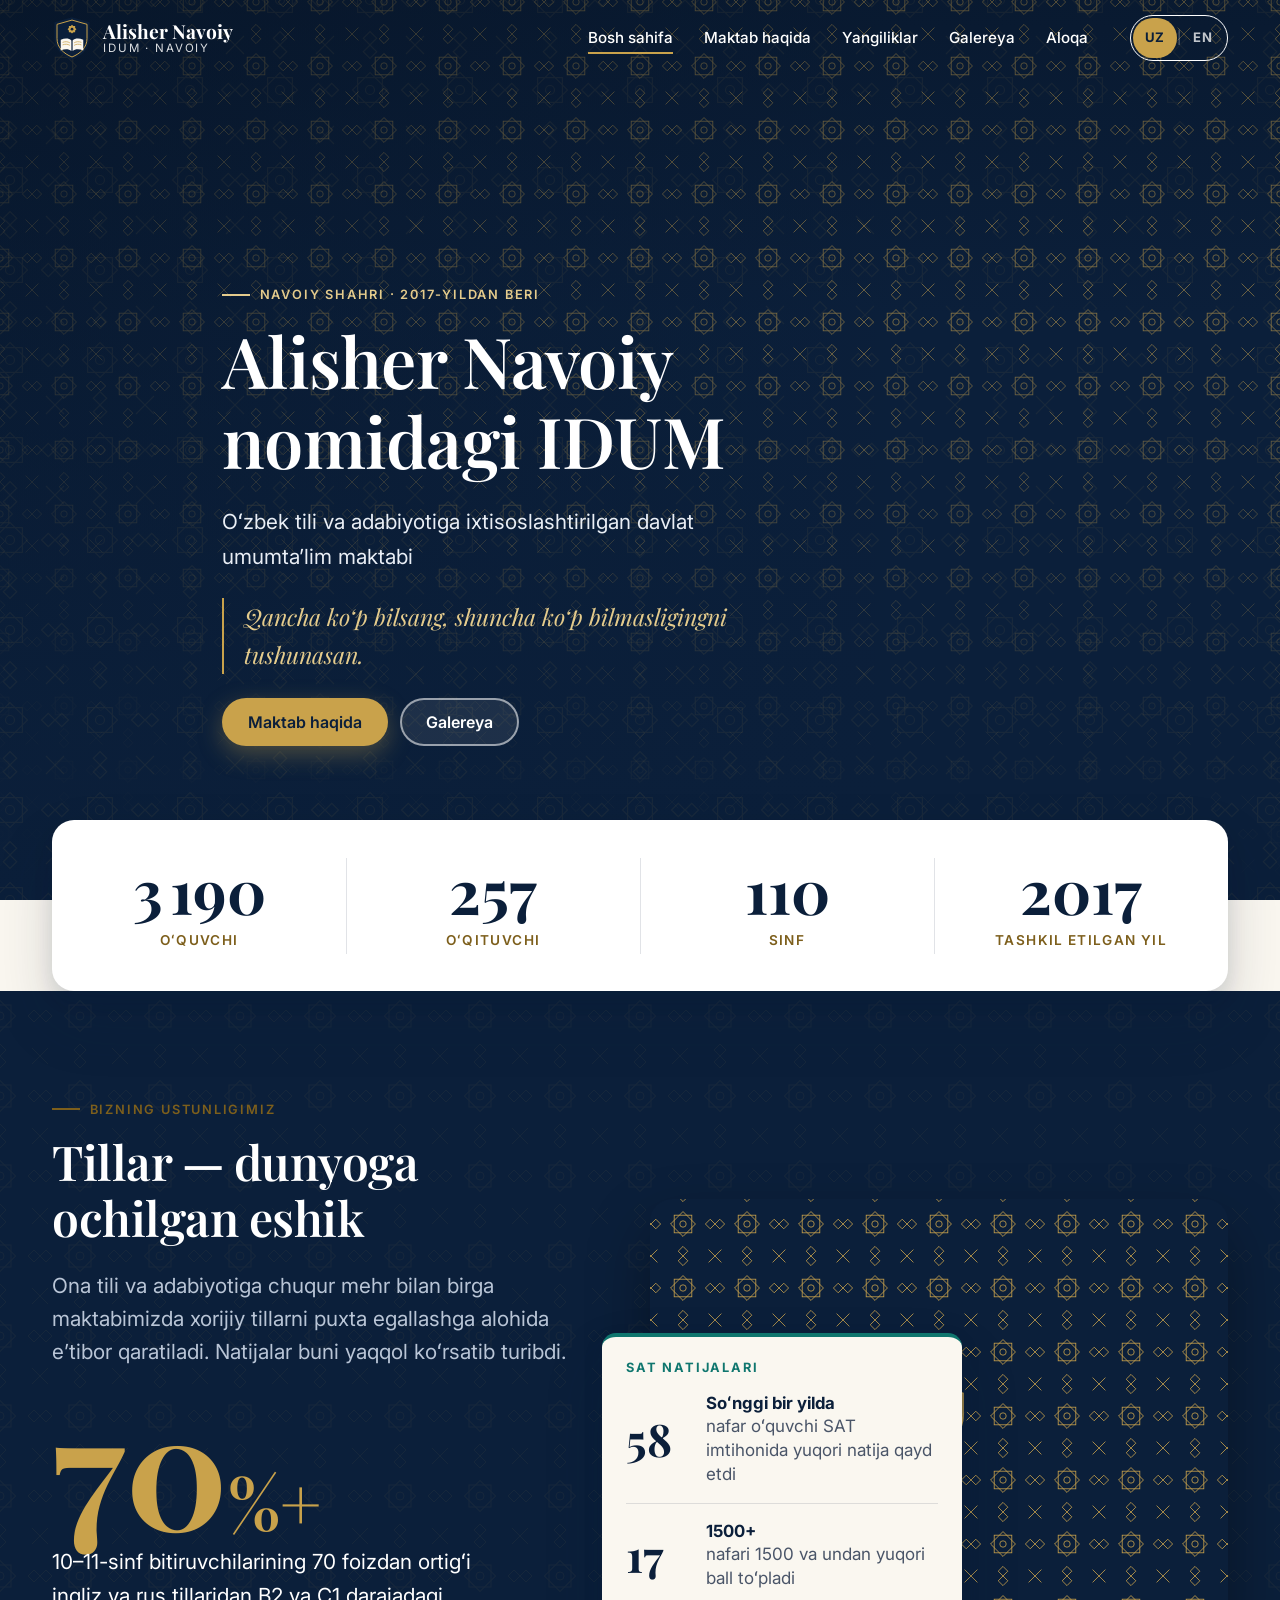
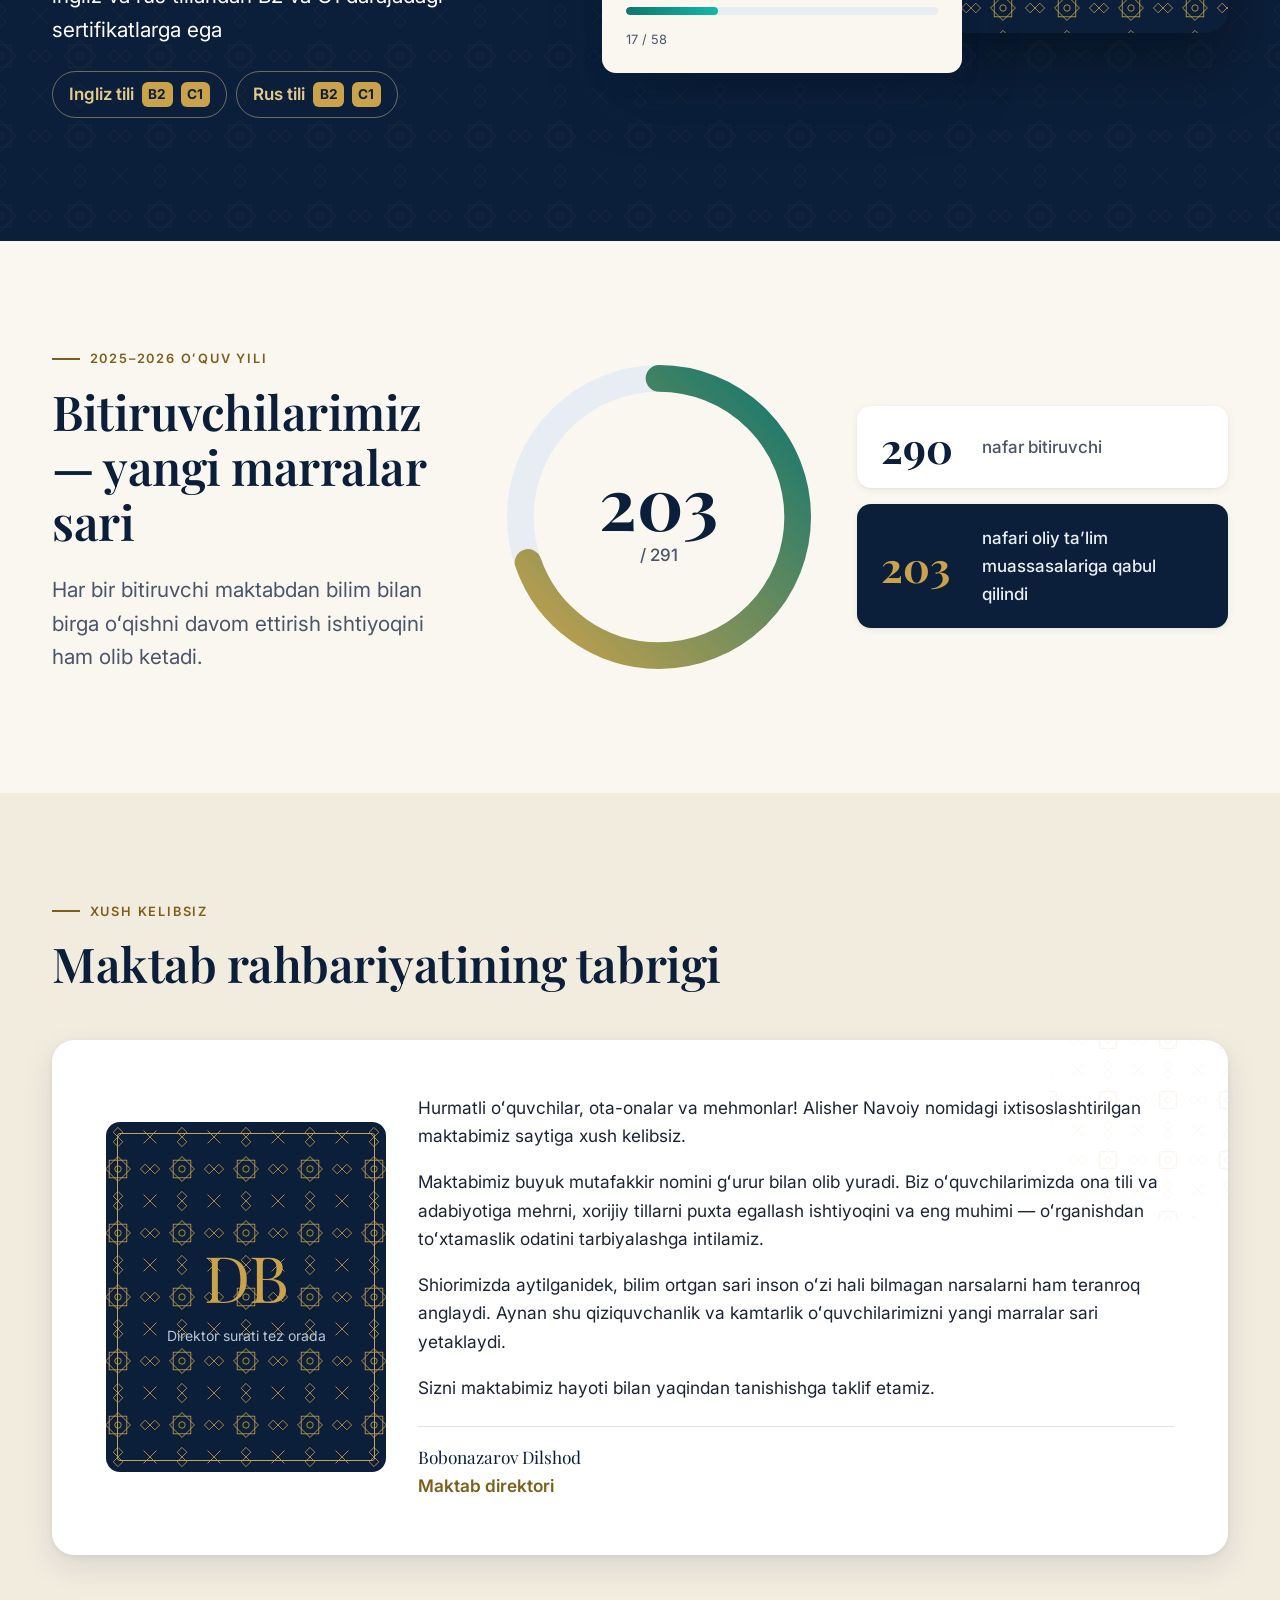
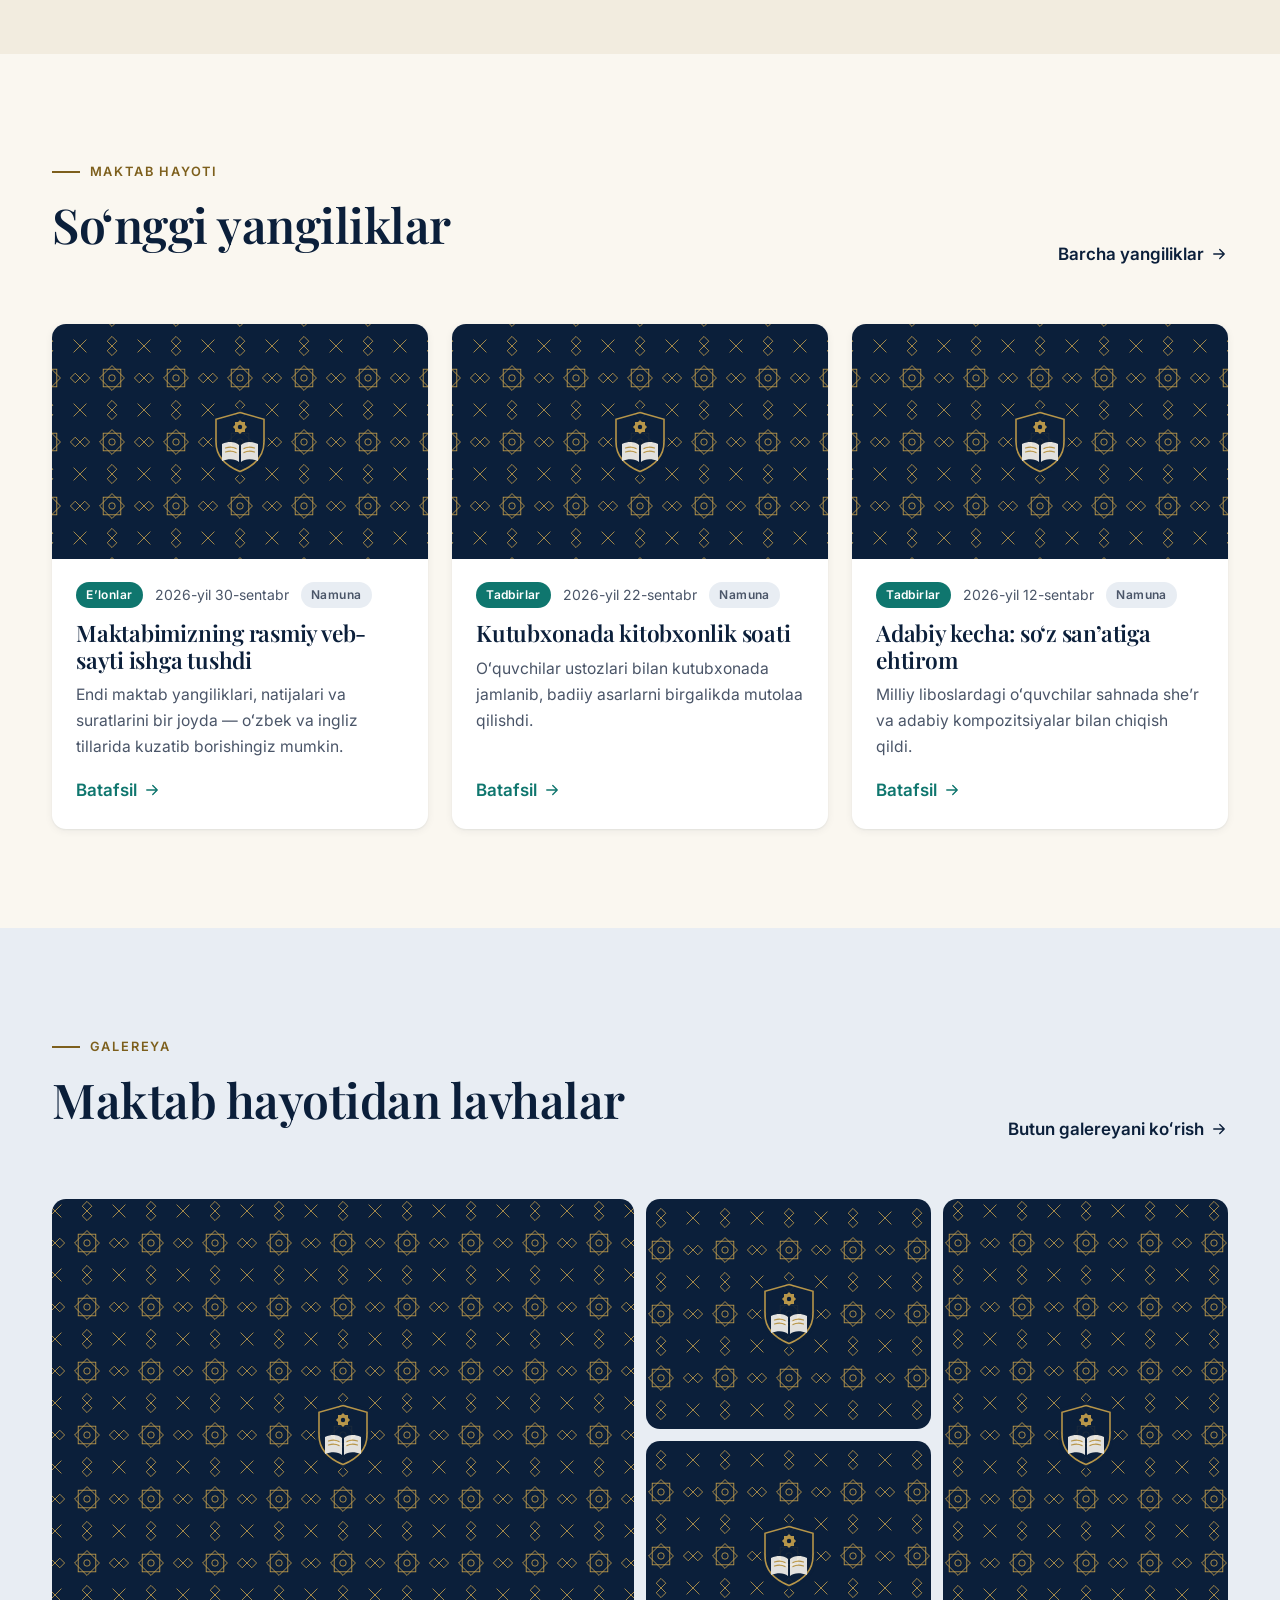
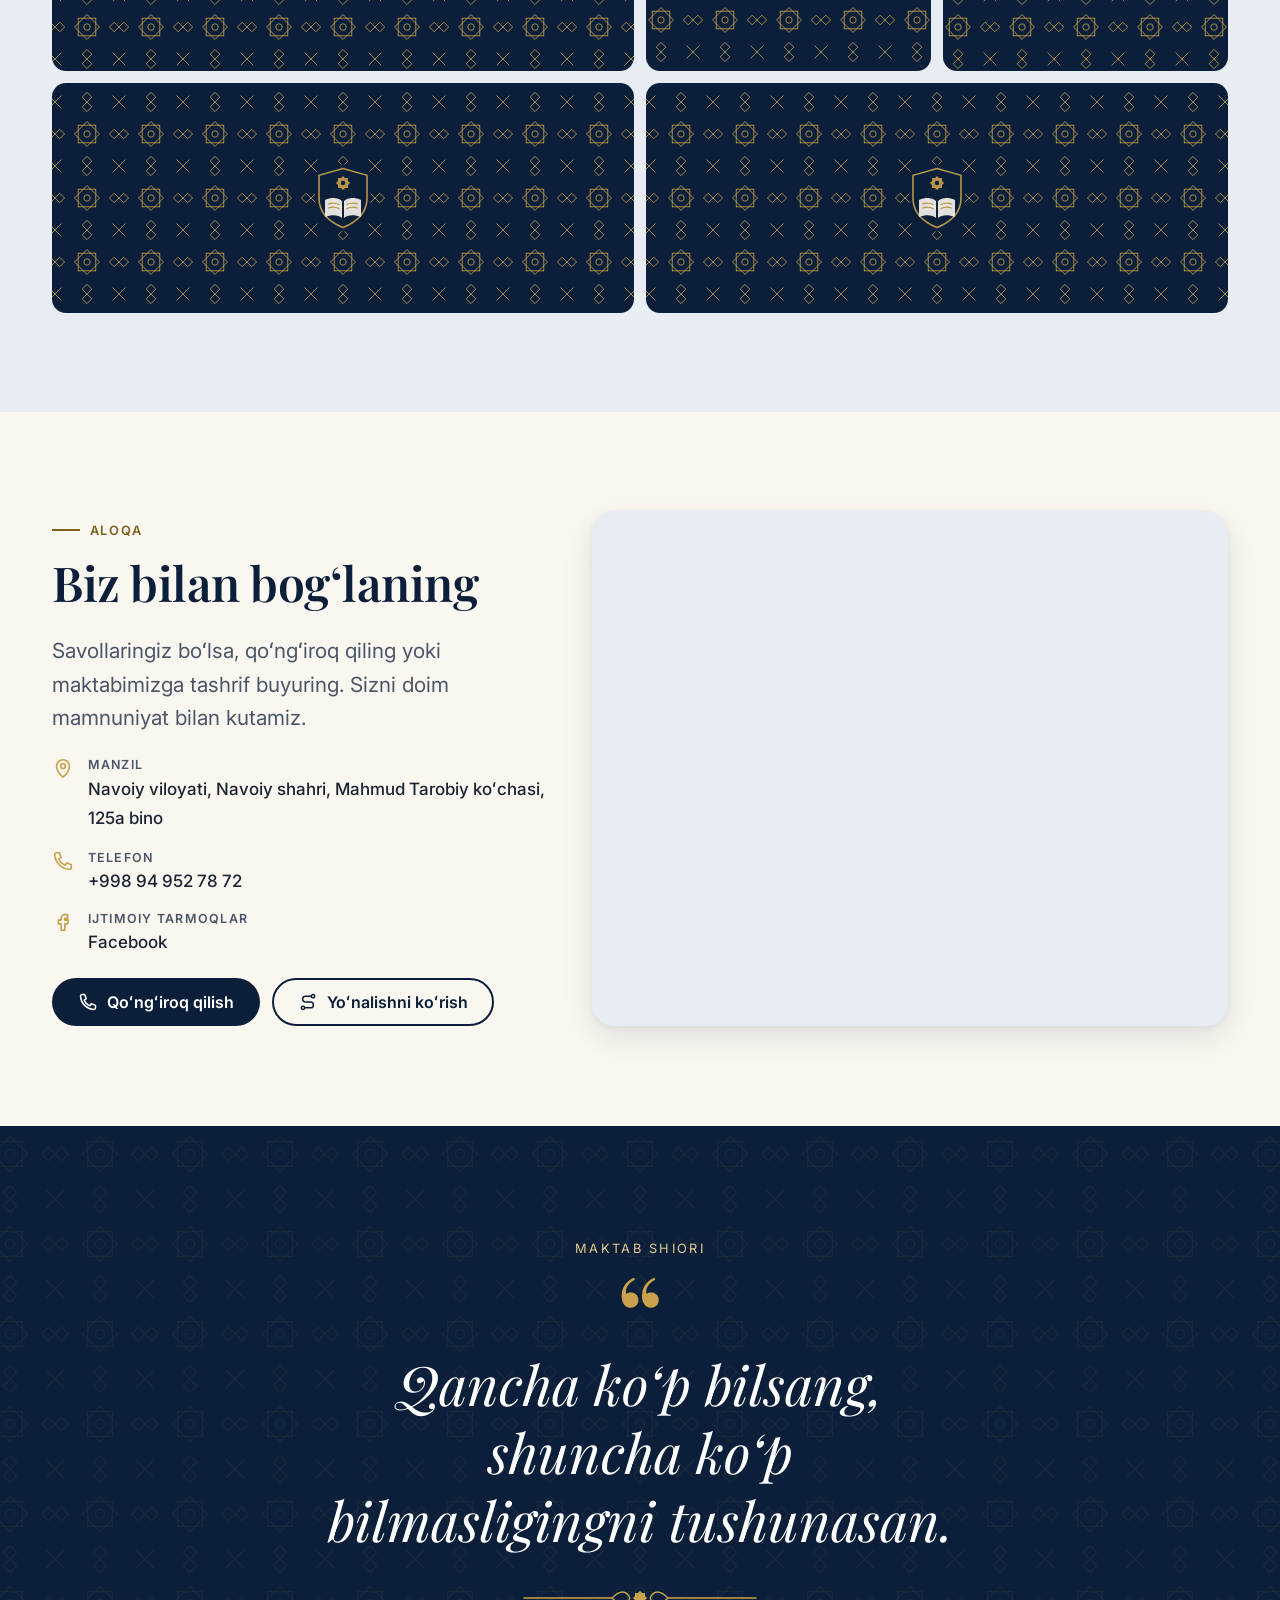
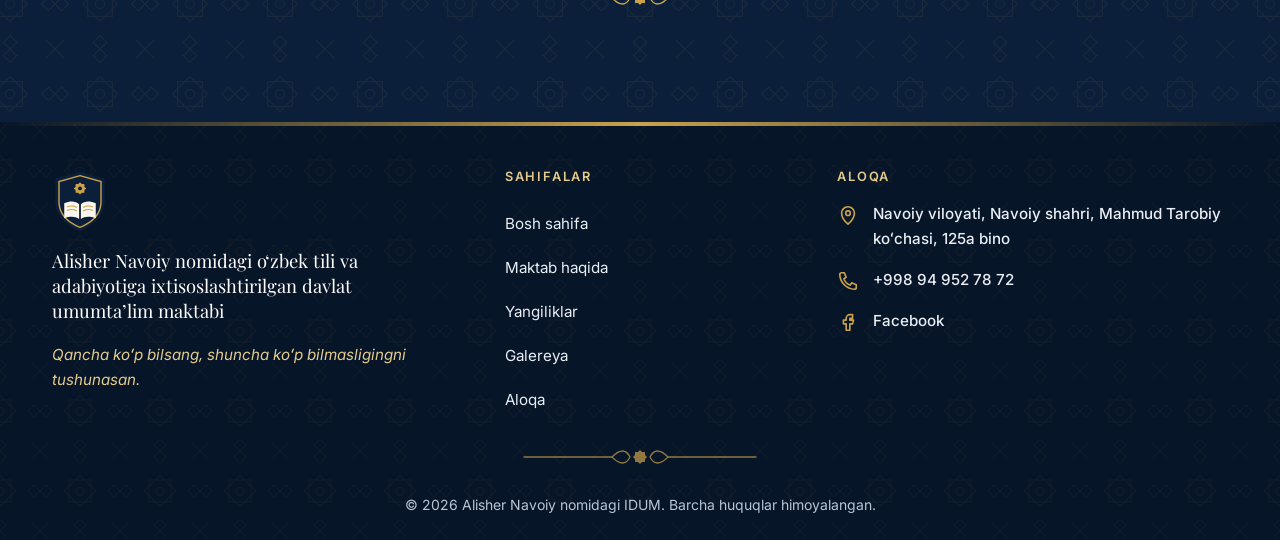
==== index.html @ a1bed4ff "Build bilingual static website for Alisher Navoiy IDUM Home, About, News (JSON-driven with filter, l" ====
<!doctype html>
<html lang="uz">
<head>
  <meta charset="utf-8">
  <meta name="viewport" content="width=device-width, initial-scale=1">
  <title>Alisher Navoiy nomidagi IDUM — Navoiy shahri</title>
  <meta name="description" content="Alisher Navoiy nomidagi oʻzbek tili va adabiyotiga ixtisoslashtirilgan davlat umumtaʼlim maktabi (IDUM), Navoiy shahri. 3190 oʻquvchi, 257 oʻqituvchi, 110 sinf.">
  <link rel="canonical" href="https://nysson.github.io/school-website-/">
  <meta name="theme-color" content="#0B1F3A">

  <meta property="og:type" content="website">
  <meta property="og:site_name" content="Alisher Navoiy nomidagi IDUM">
  <meta property="og:title" content="Alisher Navoiy nomidagi IDUM — Navoiy shahri">
  <meta property="og:description" content="Alisher Navoiy nomidagi oʻzbek tili va adabiyotiga ixtisoslashtirilgan davlat umumtaʼlim maktabi (IDUM), Navoiy shahri. 3190 oʻquvchi, 257 oʻqituvchi, 110 sinf.">
  <meta property="og:url" content="https://nysson.github.io/school-website-/">
  <meta property="og:image" content="https://nysson.github.io/school-website-/images/optimized/building-entrance.jpg">
  <meta property="og:image:alt" content="Alisher Navoiy nomidagi IDUMning bosh binosi">
  <meta property="og:locale" content="uz_UZ">
  <meta property="og:locale:alternate" content="en_US">
  <meta name="twitter:card" content="summary_large_image">
  <meta name="twitter:title" content="Alisher Navoiy nomidagi IDUM — Navoiy shahri">
  <meta name="twitter:description" content="Alisher Navoiy nomidagi oʻzbek tili va adabiyotiga ixtisoslashtirilgan davlat umumtaʼlim maktabi (IDUM), Navoiy shahri.">
  <meta name="twitter:image" content="https://nysson.github.io/school-website-/images/optimized/building-entrance.jpg">

  <link rel="icon" href="assets/favicon.svg" type="image/svg+xml">
  <link rel="preconnect" href="https://fonts.googleapis.com">
  <link rel="preconnect" href="https://fonts.gstatic.com" crossorigin>
  <link rel="stylesheet" href="https://fonts.googleapis.com/css2?family=Inter:wght@400;500;600;700&amp;family=Playfair+Display:ital,wght@0,600;0,700;1,500&amp;display=swap" media="print" onload="this.media='all'">
  <noscript><link rel="stylesheet" href="https://fonts.googleapis.com/css2?family=Inter:wght@400;500;600;700&amp;family=Playfair+Display:ital,wght@0,600;0,700;1,500&amp;display=swap"></noscript>
  <link rel="preload" as="image" href="images/optimized/building-entrance.webp" type="image/webp">
  <link rel="stylesheet" href="css/style.css">

  <!-- Apply the saved language before first paint (no flash of the wrong language). -->
  <script>(function(d){d.className+=' js';try{var l=localStorage.getItem('idum-lang');if(l&&/^[a-z]{2}$/.test(l))d.lang=l}catch(e){}})(document.documentElement);</script>
  <script src="js/config.js" defer></script>
  <script src="js/i18n.js" defer></script>
  <script src="js/main.js" defer></script>
  <script src="js/news.js" defer></script>
  <script src="js/gallery.js" defer></script>

  <script type="application/ld+json">
  {
    "@context": "https://schema.org",
    "@type": "School",
    "name": "Alisher Navoiy nomidagi oʻzbek tili va adabiyotiga ixtisoslashtirilgan davlat umumtaʼlim maktabi (IDUM)",
    "alternateName": ["Alisher Navoiy Specialized State School for Uzbek Language and Literature", "Alisher Navoiy nomidagi IDUM"],
    "url": "https://nysson.github.io/school-website-/",
    "logo": "https://nysson.github.io/school-website-/assets/logo.svg",
    "image": "https://nysson.github.io/school-website-/images/optimized/building-entrance.jpg",
    "foundingDate": "2017-09",
    "slogan": "Qancha koʻp bilsang, shuncha koʻp bilmasligingni tushunasan.",
    "telephone": "+998949527872",
    "address": {
      "@type": "PostalAddress",
      "streetAddress": "Mahmud Tarobiy koʻchasi, 125a bino",
      "addressLocality": "Navoiy",
      "addressRegion": "Navoiy viloyati",
      "addressCountry": "UZ"
    },
    "employee": { "@type": "Person", "name": "Bobonazarov Dilshod", "jobTitle": "Direktor" },
    "numberOfEmployees": { "@type": "QuantitativeValue", "value": 257, "description": "Teachers" },
    "description": "Specialized state school for Uzbek language and literature in Navoiy, Uzbekistan: 3190 students, 257 teachers, 110 classes.",
    "sameAs": ["https://www.facebook.com/share/1F7xfA4DqJ/"]
  }
  </script>
</head>
<body data-page="home">
  <a class="skip-link" href="#main" data-i18n="a11y.skip">Asosiy mazmunga oʻtish</a>
  <header id="site-header" class="site-header"></header>

  <main id="main" tabindex="-1">

    <!-- 1. HERO -->
    <section class="hero" aria-labelledby="hero-title">
      <div class="hero__media media">
        <picture>
          <source type="image/webp" srcset="images/optimized/building-entrance.webp">
          <img src="images/optimized/building-entrance.jpg" data-fallback="images/building-entrance.jpg"
               alt="Maktabning bosh binosi: bayroq, orkestr va safga tizilgan oʻquvchilar" data-i18n-attr="alt:img.building"
               width="1600" height="1067" fetchpriority="high" decoding="async">
        </picture>
      </div>
      <div class="container hero__content">
        <p class="eyebrow hero-in" data-i18n="hero.eyebrow">Navoiy shahri · 2017-yildan beri</p>
        <h1 class="hero__title hero-in" id="hero-title" data-i18n="hero.title">Alisher Navoiy nomidagi IDUM</h1>
        <p class="hero__subtitle hero-in" data-i18n="hero.subtitle">Oʻzbek tili va adabiyotiga ixtisoslashtirilgan davlat umumtaʼlim maktabi</p>
        <p class="hero__motto hero-in" data-i18n="motto.text">Qancha koʻp bilsang, shuncha koʻp bilmasligingni tushunasan.</p>
        <div class="btn-row hero-in">
          <a class="btn btn--gold" href="about.html" data-i18n="hero.btnAbout">Maktab haqida</a>
          <a class="btn btn--glass" href="gallery.html" data-i18n="hero.btnGallery">Galereya</a>
        </div>
      </div>
      <a class="hero__scroll" href="#stats" aria-label="Pastga aylantirish" data-i18n-attr="aria-label:hero.scroll">
        <svg class="icon" viewBox="0 0 24 24" aria-hidden="true"><path d="M5 12h14M13 6l6 6-6 6"/></svg>
      </a>
    </section>

    <!-- 2. STATS -->
    <section class="stats" id="stats" aria-label="Maktab raqamlarda" data-i18n-attr="aria-label:stats.label">
      <div class="container">
        <ul class="stats__grid">
          <li class="stat"><span class="stat__num" data-count="3190">3190</span><span class="stat__label" data-i18n="stats.students">oʻquvchi</span></li>
          <li class="stat"><span class="stat__num" data-count="257">257</span><span class="stat__label" data-i18n="stats.teachers">oʻqituvchi</span></li>
          <li class="stat"><span class="stat__num" data-count="110">110</span><span class="stat__label" data-i18n="stats.classes">sinf</span></li>
          <li class="stat"><span class="stat__num" data-count="2017" data-count-from="1990" data-plain>2017</span><span class="stat__label" data-i18n="stats.founded">tashkil etilgan yil</span></li>
        </ul>
      </div>
    </section>

    <!-- 3. LANGUAGE FOCUS -->
    <section class="section langfocus" aria-labelledby="lang-title">
      <div class="container langfocus__grid">
        <div class="reveal">
          <p class="eyebrow" data-i18n="lang.eyebrow">Bizning ustunligimiz</p>
          <h2 class="langfocus__title" id="lang-title" data-i18n="lang.title">Tillar — dunyoga ochilgan eshik</h2>
          <p class="lead" data-i18n="lang.lead">Ona tili va adabiyotiga chuqur mehr bilan birga maktabimizda xorijiy tillarni puxta egallashga alohida eʼtibor qaratiladi.</p>
          <p class="langfocus__big" aria-hidden="true">70<small>%+</small></p>
          <p class="langfocus__cert" data-i18n="lang.certLabel">10–11-sinf bitiruvchilarining 70 foizdan ortigʻi ingliz va rus tillaridan B2 va C1 darajadagi sertifikatlarga ega</p>
          <div class="langfocus__levels">
            <span class="level"><span data-i18n="lang.english">Ingliz tili</span> <b>B2</b> <b>C1</b></span>
            <span class="level"><span data-i18n="lang.russian">Rus tili</span> <b>B2</b> <b>C1</b></span>
          </div>
        </div>
        <div class="langfocus__visual reveal reveal--delay-1">
          <figure class="langfocus__photo media">
            <picture>
              <source type="image/webp" srcset="images/optimized/english-lesson.webp">
              <img src="images/optimized/english-lesson.jpg" data-fallback="images/english-lesson.jpg"
                   alt="Ingliz tili darsi: interaktiv doska va partalardagi bayroqchalar" data-i18n-attr="alt:img.english"
                   width="1600" height="1067" loading="lazy" decoding="async">
            </picture>
            <figcaption data-i18n="lang.photo">Ingliz tili darsi</figcaption>
          </figure>
          <div class="sat">
            <h3 class="sat__title" data-i18n="lang.satTitle">SAT natijalari</h3>
            <div class="sat__row">
              <span class="sat__num" data-count="58">58</span>
              <p><strong data-i18n="lang.satYear">Soʻnggi bir yilda</strong><span data-i18n="lang.sat58">nafar oʻquvchi SAT imtihonida yuqori natija qayd etdi</span></p>
            </div>
            <div class="sat__row">
              <span class="sat__num" data-count="17">17</span>
              <p><strong>1500+</strong><span data-i18n="lang.sat17">nafari 1500 va undan yuqori ball toʻpladi</span></p>
              <div class="sat__bar" data-value="17" data-total="58" aria-hidden="true"><span></span></div>
              <p class="sat__bar-label" aria-hidden="true">17 / 58</p>
            </div>
          </div>
        </div>
      </div>
    </section>

    <!-- 4. 2025–2026 RESULTS -->
    <section class="section results" aria-labelledby="results-title">
      <div class="container results__grid">
        <div class="reveal">
          <p class="eyebrow" data-i18n="results.eyebrow">2025–2026 oʻquv yili</p>
          <h2 class="section-title" id="results-title" data-i18n="results.title">Bitiruvchilarimiz — yangi marralar sari</h2>
          <p class="lead" data-i18n="results.lead">Har bir bitiruvchi maktabdan bilim bilan birga oʻqishni davom ettirish ishtiyoqini ham olib ketadi.</p>
        </div>
        <div class="ring" data-value="203" data-total="291" role="img" aria-label="291 nafar bitiruvchidan 203 nafari oliy taʼlim muassasalariga qabul qilindi" data-i18n-attr="aria-label:results.ring">
          <svg viewBox="0 0 120 120" aria-hidden="true">
            <defs>
              <linearGradient id="ringGrad" x1="0" y1="0" x2="1" y2="1">
                <stop offset="0" stop-color="#C9A24B"/>
                <stop offset="1" stop-color="#0F766E"/>
              </linearGradient>
            </defs>
            <circle class="ring__track" cx="60" cy="60" r="52" pathLength="100"/>
            <circle class="ring__value" cx="60" cy="60" r="52" pathLength="100"/>
          </svg>
          <div class="ring__center" aria-hidden="true">
            <span class="ring__num" data-count="203">203</span>
            <span class="ring__of">/ 291</span>
          </div>
        </div>
        <div class="results__facts reveal reveal--delay-1">
          <div class="fact"><span class="fact__num" data-count="291">291</span><p data-i18n="results.graduates">nafar bitiruvchi</p></div>
          <div class="fact fact--accent"><span class="fact__num" data-count="203">203</span><p data-i18n="results.admitted">nafari oliy taʼlim muassasalariga qabul qilindi</p></div>
        </div>
      </div>
    </section>

    <!-- 5. DIRECTOR'S WELCOME -->
    <!-- DRAFT: to be approved by the director -->
    <section class="section section--cream-dark" aria-labelledby="director-title">
      <div class="container">
        <div class="section-head">
          <p class="eyebrow" data-i18n="director.eyebrow">Xush kelibsiz</p>
          <h2 class="section-title" id="director-title" data-i18n="director.title">Maktab rahbariyatining tabrigi</h2>
        </div>
        <div class="director__card reveal">
          <!-- TODO: replace this placeholder with the director's photo:
               <figure class="portrait media"><img src="images/director.jpg" alt="…" width="600" height="750"></figure> -->
          <div class="portrait" role="img" aria-label="Direktor surati tez orada" data-i18n-attr="aria-label:director.photo">
            <span aria-hidden="true"><span class="portrait__mono">DB</span><span class="portrait__note" data-i18n="director.photo">Direktor surati tez orada</span></span>
          </div>
          <div class="director__text">
            <div data-lang="uz">
              <p>Hurmatli oʻquvchilar, ota-onalar va mehmonlar! Alisher Navoiy nomidagi ixtisoslashtirilgan maktabimiz saytiga xush kelibsiz.</p>
              <p>Maktabimiz buyuk mutafakkir nomini gʻurur bilan olib yuradi. Biz oʻquvchilarimizda ona tili va adabiyotiga mehrni, xorijiy tillarni puxta egallash ishtiyoqini va eng muhimi — oʻrganishdan toʻxtamaslik odatini tarbiyalashga intilamiz.</p>
              <p>Shiorimizda aytilganidek, bilim ortgan sari inson oʻzi hali bilmagan narsalarni ham teranroq anglaydi. Aynan shu qiziquvchanlik va kamtarlik oʻquvchilarimizni yangi marralar sari yetaklaydi.</p>
              <p>Sizni maktabimiz hayoti bilan yaqindan tanishishga taklif etamiz.</p>
            </div>
            <div data-lang="en">
              <p>Dear students, parents and guests — welcome to the website of the Alisher Navoiy Specialized School.</p>
              <p>Our school proudly bears the name of a great poet and thinker. We aim to nurture in our students a love for their native language and literature, a drive to master foreign languages and, above all, the habit of never stopping learning.</p>
              <p>As our motto reminds us, the more we learn, the more clearly we see how much remains to be discovered. It is this blend of curiosity and humility that carries our students towards new achievements.</p>
              <p>We warmly invite you to get to know our school.</p>
            </div>
            <div class="director__sign">
              <p class="director__name" data-i18n="director.name">Bobonazarov Dilshod</p>
              <p class="director__role" data-i18n="director.role">Maktab direktori</p>
            </div>
          </div>
        </div>
      </div>
    </section>

    <!-- 6. LATEST NEWS -->
    <section class="section" aria-labelledby="news-title">
      <div class="container">
        <div class="section-head section-head--split">
          <div>
            <p class="eyebrow" data-i18n="news.eyebrow">Maktab hayoti</p>
            <h2 class="section-title" id="news-title" data-i18n="news.latest">Soʻnggi yangiliklar</h2>
          </div>
          <a class="text-link" href="news.html"><span data-i18n="news.all">Barcha yangiliklar</span>
            <svg class="icon" viewBox="0 0 24 24" aria-hidden="true"><path d="M5 12h14M13 6l6 6-6 6"/></svg></a>
        </div>
        <div class="news-grid" id="latest-news"></div>
      </div>
    </section>

    <!-- 7. GALLERY PREVIEW -->
    <section class="section section--mist" aria-labelledby="gallery-title">
      <div class="container">
        <div class="section-head section-head--split">
          <div>
            <p class="eyebrow" data-i18n="gallery.eyebrow">Galereya</p>
            <h2 class="section-title" id="gallery-title" data-i18n="gallery.previewTitle">Maktab hayotidan lavhalar</h2>
          </div>
          <a class="text-link" href="gallery.html"><span data-i18n="gallery.viewAll">Butun galereyani koʻrish</span>
            <svg class="icon" viewBox="0 0 24 24" aria-hidden="true"><path d="M5 12h14M13 6l6 6-6 6"/></svg></a>
        </div>
        <div class="mosaic" id="gallery-preview"></div>
      </div>
    </section>

    <!-- 8. CONTACT + MAP (rendered from js/config.js) -->
    <section class="section" id="contact" aria-labelledby="contact-title">
      <div class="container contact__grid" id="contact-block">
        <noscript>
          <h2 id="contact-title">Aloqa / Contact</h2>
          <p>Navoiy viloyati, Navoiy shahri, Mahmud Tarobiy koʻchasi, 125a bino</p>
          <p><a href="tel:+998949527872">+998 94 952 78 72</a></p>
        </noscript>
      </div>
    </section>

    <!-- MOTTO BANNER -->
    <section class="motto" aria-labelledby="motto-label">
      <div class="container">
        <p class="motto__label" id="motto-label" data-i18n="motto.label">Maktab shiori</p>
        <p class="motto__text reveal" data-i18n="motto.text">Qancha koʻp bilsang, shuncha koʻp bilmasligingni tushunasan.</p>
        <div class="divider" aria-hidden="true"></div>
      </div>
    </section>
  </main>

  <footer id="site-footer" class="site-footer"></footer>
</body>
</html>
---- css/style.css ----
/* =====================================================================
   Alisher Navoiy nomidagi IDUM — stylesheet
   1. Tokens  2. Base & language blocks  3. Layout & utilities
   4. Components  5. Header & footer  6. Home  7. About  8. News
   9. Gallery & lightbox  10. Motion & preferences
   Naming: BEM-like (.block__element--modifier). Mobile-first.
   ===================================================================== */

/* 1. TOKENS ----------------------------------------------------------- */
:root {
  --navy-950: #071528;
  --navy-900: #0B1F3A;
  --navy-800: #12294A;
  --navy-700: #1C3A63;
  --gold-300: #E4CB8C;
  --gold-500: #C9A24B;   /* decorative / on navy only */
  --gold-700: #7D5F1C;   /* gold-toned text on light backgrounds (AA) */
  --cream: #FAF7F0;
  --cream-200: #F2ECDF;
  --mist: #E8EDF3;
  --white: #FFFFFF;
  --teal: #0F766E;       /* the single vivid accent */
  --teal-100: #D5EFEC;
  --ink: #1B2433;
  --muted: #4A5568;
  --on-navy: #E9EEF5;
  --on-navy-muted: #B9C5D6;
  --line: rgba(11, 31, 58, .12);

  --font-serif: 'Playfair Display', 'Cormorant Garamond', Georgia, 'Times New Roman', serif;
  --font-sans: 'Inter', 'Nunito Sans', system-ui, -apple-system, 'Segoe UI', Roboto, Arial, sans-serif;

  --fs-sm: .875rem;
  --fs-base: 1.0625rem;
  --fs-lead: clamp(1.1rem, 1rem + .4vw, 1.3rem);
  --fs-h3: clamp(1.2rem, 1.1rem + .4vw, 1.45rem);
  --fs-h2: clamp(1.9rem, 1.4rem + 2vw, 3rem);
  --fs-h1: clamp(2.3rem, 1.5rem + 3.6vw, 4.6rem);

  --space-1: .5rem;
  --space-2: 1rem;
  --space-3: 1.5rem;
  --space-4: 2rem;
  --space-5: 3rem;
  --space-6: clamp(4rem, 3rem + 4vw, 7rem);

  --radius: 14px;
  --radius-lg: 22px;
  --shadow-sm: 0 1px 2px rgba(11, 31, 58, .06), 0 2px 8px rgba(11, 31, 58, .06);
  --shadow: 0 2px 6px rgba(11, 31, 58, .06), 0 12px 32px rgba(11, 31, 58, .10);
  --shadow-lg: 0 8px 20px rgba(11, 31, 58, .10), 0 30px 60px rgba(11, 31, 58, .16);
  --ease: cubic-bezier(.2, .7, .2, 1);
  --header-h: 76px;
  --pattern: url('../assets/ornament-pattern.svg');
}

/* 2. BASE -------------------------------------------------------------- */
*, *::before, *::after { box-sizing: border-box; }
html { -webkit-text-size-adjust: 100%; scroll-behavior: smooth; scroll-padding-top: calc(var(--header-h) + 1rem); }
body {
  margin: 0;
  background: var(--cream);
  color: var(--ink);
  font-family: var(--font-sans);
  font-size: var(--fs-base);
  line-height: 1.65;
  text-rendering: optimizeLegibility;
  -webkit-font-smoothing: antialiased;
  overflow-x: hidden;
}
body.no-scroll { overflow: hidden; }
img, svg, iframe { display: block; max-width: 100%; }
img { height: auto; }
h1, h2, h3, h4 { font-family: var(--font-serif); font-weight: 600; line-height: 1.15; color: var(--navy-900); margin: 0 0 .5em; letter-spacing: -.01em; }
p { margin: 0 0 1em; }
a { color: var(--teal); text-underline-offset: .18em; }
a:hover { color: var(--navy-900); }
button { font: inherit; color: inherit; cursor: pointer; }
ul, ol.timeline { padding: 0; margin: 0; list-style: none; }
figure { margin: 0; }
:focus-visible { outline: 3px solid var(--teal); outline-offset: 3px; border-radius: 4px; }
::selection { background: var(--gold-300); color: var(--navy-900); }
[hidden] { display: none !important; } /* the one intentional !important: `hidden` must always win */

/* Language blocks: long prose lives in HTML as <x data-lang="uz">…</x><x data-lang="en">…</x>.
   Add a line for each new language (e.g. ru). */
html[lang="uz"] [data-lang]:not([data-lang="uz"]),
html[lang="en"] [data-lang]:not([data-lang="en"]) { display: none; }

/* 3. LAYOUT & UTILITIES ------------------------------------------------ */
.container { width: 100%; max-width: 1240px; margin-inline: auto; padding-inline: 1.25rem; }
.container--narrow { max-width: 820px; }
@media (min-width: 768px) { .container { padding-inline: 2rem; } }

.section { padding-block: var(--space-6); position: relative; }
.section--mist { background: var(--mist); }
.section--cream-dark { background: var(--cream-200); }
.section--navy { background: var(--navy-900); color: var(--on-navy); }
.section--navy h2, .section--navy h3 { color: var(--white); }

.section-head { max-width: 720px; margin-bottom: var(--space-5); }
.section-head--center { margin-inline: auto; text-align: center; }
.section-head--split { max-width: none; display: flex; flex-wrap: wrap; align-items: end; justify-content: space-between; gap: var(--space-2) var(--space-4); }
.section-head--split > div { max-width: 640px; }
.section-title { font-size: var(--fs-h2); }
.eyebrow {
  display: inline-flex; align-items: center; gap: .6rem;
  font-size: .8rem; font-weight: 600; letter-spacing: .14em; text-transform: uppercase;
  color: var(--gold-700); margin-bottom: .9rem;
}
.eyebrow::before { content: ''; width: 28px; height: 2px; background: currentColor; }
.section--navy .eyebrow, .hero .eyebrow, .page-hero .eyebrow { color: var(--gold-300); }
.lead { font-size: var(--fs-lead); color: var(--muted); line-height: 1.6; }
.section--navy .lead, .langfocus .lead { color: var(--on-navy-muted); }

.visually-hidden {
  position: absolute; width: 1px; height: 1px; padding: 0; margin: -1px;
  overflow: hidden; clip: rect(0 0 0 0); white-space: nowrap; border: 0;
}
.skip-link {
  position: fixed; top: .75rem; left: .75rem; z-index: 200;
  padding: .75rem 1.1rem; border-radius: 10px; background: var(--navy-900); color: var(--white);
  font-weight: 600; transform: translateY(-160%); transition: transform .2s var(--ease);
}
.skip-link:focus { transform: none; color: var(--white); }

/* ornamental divider */
.divider { height: 24px; background: url('../assets/divider.svg') center / 240px 24px no-repeat; margin-block: var(--space-4); }
.divider--light { opacity: .7; margin-block: var(--space-3); }
.divider--left { background-position: left center; }

/* 4. COMPONENTS -------------------------------------------------------- */
.btn {
  display: inline-flex; align-items: center; justify-content: center; gap: .55rem;
  min-height: 48px; padding: .75rem 1.5rem; border-radius: 999px;
  font-weight: 600; font-size: 1rem; line-height: 1.2; text-decoration: none;
  border: 2px solid transparent; transition: background-color .25s, color .25s, border-color .25s, transform .25s var(--ease), box-shadow .25s;
}
.btn .icon { width: 20px; height: 20px; }
.btn:hover { transform: translateY(-2px); }
.btn--gold { background: var(--gold-500); color: var(--navy-900); box-shadow: 0 8px 24px rgba(201, 162, 75, .35); }
.btn--gold:hover { background: var(--gold-300); color: var(--navy-900); }
.btn--glass { background: rgba(255, 255, 255, .08); color: var(--white); border-color: rgba(255, 255, 255, .55); backdrop-filter: blur(6px); }
.btn--glass:hover { background: var(--white); color: var(--navy-900); }
.btn--primary { background: var(--navy-900); color: var(--white); }
.btn--primary:hover { background: var(--teal); color: var(--white); }
.btn--outline { border-color: var(--navy-900); color: var(--navy-900); background: transparent; }
.btn--outline:hover { background: var(--navy-900); color: var(--white); }
.btn--ghost { background: var(--mist); color: var(--navy-900); }
.btn--ghost:hover { background: var(--teal-100); color: var(--navy-900); }
.btn-row { display: flex; flex-wrap: wrap; gap: .75rem; margin-top: var(--space-3); }

.icon { width: 22px; height: 22px; flex: none; fill: none; stroke: currentColor; stroke-width: 1.8; stroke-linecap: round; stroke-linejoin: round; }

.text-link { display: inline-flex; align-items: center; gap: .4rem; font-weight: 600; color: var(--navy-900); text-decoration: none; min-height: 44px; }
.text-link .icon { width: 18px; transition: transform .25s var(--ease); }
.text-link:hover { color: var(--teal); }
.text-link:hover .icon { transform: translateX(4px); }

.badge {
  display: inline-block; padding: .2rem .65rem; border-radius: 999px;
  background: var(--teal); color: var(--white); font-size: .75rem; font-weight: 600; letter-spacing: .03em;
}
.badge--muted { background: var(--mist); color: var(--muted); }

.chips { display: flex; flex-wrap: wrap; gap: .6rem; margin-bottom: var(--space-4); }
.chip {
  min-height: 44px; padding: .55rem 1.15rem; border-radius: 999px;
  border: 1.5px solid var(--line); background: var(--white); color: var(--navy-900);
  font-weight: 500; transition: background-color .2s, color .2s, border-color .2s;
}
.chip:hover { border-color: var(--teal); color: var(--teal); }
.chip[aria-pressed="true"] { background: var(--navy-900); border-color: var(--navy-900); color: var(--white); }

/* media frame + ornamental placeholder when a photo is not uploaded yet */
.media { position: relative; overflow: hidden; background: var(--navy-800); }
.media img { width: 100%; height: 100%; object-fit: cover; }
.media--missing { background: var(--navy-900) var(--pattern) center / 64px; }
.media--missing::after {
  content: ''; position: absolute; inset: 0; margin: auto; width: 64px; height: 72px;
  background: url('../assets/logo.svg') center / contain no-repeat; opacity: .9;
}
.media--missing img { visibility: hidden; }

.state-box {
  grid-column: 1 / -1; padding: var(--space-5) var(--space-3); border-radius: var(--radius);
  background: var(--white); border: 1.5px dashed var(--line); text-align: center; color: var(--muted);
}
.state-box p { margin: 0; }
.state-box .state-box__hint { margin-top: .5rem; font-size: var(--fs-sm); }
.state-box--error { border-color: #B45309; color: #7C2D12; background: #FFF7ED; }
.state-box--loading p::before {
  content: ''; display: inline-block; width: 1em; height: 1em; margin-right: .6em; vertical-align: -.15em;
  border: 2px solid var(--line); border-top-color: var(--teal); border-radius: 50%; animation: spin .8s linear infinite;
}
@keyframes spin { to { transform: rotate(360deg); } }

/* 5. HEADER & FOOTER --------------------------------------------------- */
.site-header {
  position: fixed; inset: 0 0 auto; z-index: 100; height: var(--header-h);
  color: var(--white);
  transition: height .3s var(--ease), background-color .3s, box-shadow .3s, color .3s;
}
.site-header__inner { height: 100%; display: flex; align-items: center; gap: 1rem; }
.site-header.is-scrolled {
  --header-h: 62px;
  background: rgba(250, 247, 240, .9); color: var(--navy-900);
  -webkit-backdrop-filter: saturate(160%) blur(14px); backdrop-filter: saturate(160%) blur(14px);
  box-shadow: 0 1px 0 var(--line), 0 6px 24px rgba(11, 31, 58, .06);
}
.brand { display: flex; align-items: center; gap: .7rem; color: inherit; text-decoration: none; min-height: 44px; margin-right: auto; }
.brand:hover { color: inherit; }
.brand__logo { width: 40px; height: 45px; transition: transform .3s var(--ease); }
.is-scrolled .brand__logo { transform: scale(.88); }
.brand__text { display: flex; flex-direction: column; line-height: 1.1; }
.brand__name { font-family: var(--font-serif); font-size: 1.2rem; font-weight: 700; }
.brand__sub { font-size: .72rem; letter-spacing: .16em; text-transform: uppercase; opacity: .85; }

.site-header__tools { display: flex; align-items: center; gap: .5rem; }
.lang-switch { display: flex; align-items: center; border: 1.5px solid currentColor; border-radius: 999px; padding: 2px; }
.lang-switch__sep { opacity: .35; font-size: .8rem; }
.lang-switch__btn {
  min-width: 44px; min-height: 40px; padding: 0 .6rem; border: 0; border-radius: 999px;
  background: transparent; font-size: .82rem; font-weight: 700; letter-spacing: .06em; opacity: .75;
}
.lang-switch__btn[aria-pressed="true"] { background: var(--gold-500); color: var(--navy-900); opacity: 1; }

.menu-toggle {
  width: 48px; height: 48px; border: 0; border-radius: 12px; background: transparent;
  display: inline-flex; flex-direction: column; align-items: center; justify-content: center; gap: 5px;
}
.menu-toggle__bar { width: 24px; height: 2px; background: currentColor; border-radius: 2px; transition: transform .3s var(--ease), opacity .2s; }
.is-menu-open .menu-toggle__bar:nth-child(1) { transform: translateY(7px) rotate(45deg); }
.is-menu-open .menu-toggle__bar:nth-child(2) { opacity: 0; }
.is-menu-open .menu-toggle__bar:nth-child(3) { transform: translateY(-7px) rotate(-45deg); }

/* mobile navigation panel */
.nav {
  position: fixed; inset: var(--header-h) 0 0; z-index: -1;
  background: var(--navy-900) var(--pattern) center / 80px; background-blend-mode: soft-light;
  padding: var(--space-4) 1.25rem; overflow-y: auto;
  opacity: 0; visibility: hidden; transform: translateY(-12px);
  transition: opacity .3s var(--ease), transform .3s var(--ease), visibility 0s .3s;
}
.site-header.is-menu-open { background: var(--navy-900); color: var(--white); -webkit-backdrop-filter: none; backdrop-filter: none; }
.is-menu-open .nav { opacity: 1; visibility: visible; transform: none; transition-delay: 0s; }
.nav__link {
  display: flex; align-items: center; min-height: 56px; border-bottom: 1px solid rgba(255, 255, 255, .1);
  color: var(--white); text-decoration: none; font-family: var(--font-serif); font-size: 1.6rem;
}
.nav__link[aria-current="page"] { color: var(--gold-300); }
.nav__link:hover { color: var(--gold-300); }

@media (min-width: 960px) {
  .menu-toggle { display: none; }
  .nav { position: static; z-index: auto; opacity: 1; visibility: visible; transform: none; background: none; padding: 0; overflow: visible; }
  .nav__list { display: flex; gap: .25rem; }
  .nav__link {
    position: relative; min-height: 44px; padding: 0 .85rem; border: 0;
    color: inherit; font-family: var(--font-sans); font-size: .95rem; font-weight: 500;
  }
  .nav__link::after {
    content: ''; position: absolute; left: .85rem; right: .85rem; bottom: 6px; height: 2px;
    background: var(--gold-500); transform: scaleX(0); transform-origin: left; transition: transform .3s var(--ease);
  }
  .nav__link:hover, .nav__link[aria-current="page"] { color: inherit; }
  .nav__link:hover::after, .nav__link[aria-current="page"]::after { transform: scaleX(1); }
  .site-header__tools { margin-left: .75rem; }
}

.site-footer {
  position: relative; background: var(--navy-950); color: var(--on-navy-muted); padding-top: var(--space-5);
  font-size: .95rem; overflow: hidden;
}
.site-footer::before { content: ''; position: absolute; inset: 0; background: var(--pattern) center / 80px; opacity: .06; pointer-events: none; }
.site-footer__ornament { position: absolute; inset: 0 0 auto; height: 4px; background: linear-gradient(90deg, transparent, var(--gold-500), transparent); }
.site-footer__grid { position: relative; display: grid; gap: var(--space-4); }
.site-footer__name { font-family: var(--font-serif); color: var(--white); font-size: 1.15rem; line-height: 1.35; margin-top: 1rem; max-width: 34ch; }
.site-footer__motto { font-style: italic; color: var(--gold-300); max-width: 36ch; }
.site-footer__title { font-family: var(--font-sans); font-size: .8rem; font-weight: 600; letter-spacing: .14em; text-transform: uppercase; color: var(--gold-300); margin-bottom: 1rem; }
.site-footer__links a { display: inline-flex; align-items: center; min-height: 44px; color: var(--on-navy); text-decoration: none; }
.site-footer__links a:hover { color: var(--gold-300); }
.site-footer .contact-list__value { color: var(--on-navy); }
.site-footer .contact-list a:hover { color: var(--gold-300); }
.site-footer__bottom { position: relative; padding-bottom: var(--space-3); font-size: var(--fs-sm); text-align: center; }
.site-footer__bottom p { margin: 0; }
@media (min-width: 768px) { .site-footer__grid { grid-template-columns: 1.4fr 1fr 1.3fr; } }

.contact-list { display: grid; gap: 1rem; }
.contact-list__item { display: flex; gap: .85rem; align-items: flex-start; }
.contact-list__item .icon { margin-top: .15rem; color: var(--gold-500); }
.contact-list__item > span { display: flex; flex-direction: column; }
.contact-list__label { font-size: .78rem; font-weight: 600; letter-spacing: .1em; text-transform: uppercase; color: var(--muted); }
.contact-list__value { color: var(--ink); text-decoration: none; font-weight: 500; }
a.contact-list__value { display: inline-flex; align-items: center; min-height: 44px; margin-block: -.6rem; }
a.contact-list__value:hover { color: var(--teal); }

/* 6. HOME -------------------------------------------------------------- */
.hero {
  position: relative; min-height: 640px; min-height: max(640px, 100svh); display: flex; align-items: flex-end;
  color: var(--white); background: var(--navy-900); overflow: hidden; isolation: isolate;
}
.hero__media { position: absolute; inset: 0; z-index: -2; }
.hero__media img { object-position: center 35%; animation: heroZoom 18s var(--ease) both; }
.hero__media.media--missing::after { display: none; }
.hero::before {
  content: ''; position: absolute; inset: 0; z-index: -1;
  background:
    linear-gradient(180deg, rgba(7, 21, 40, .55) 0%, rgba(11, 31, 58, .35) 35%, rgba(11, 31, 58, .88) 78%, var(--navy-900) 100%),
    linear-gradient(90deg, rgba(7, 21, 40, .7) 0%, rgba(7, 21, 40, 0) 70%);
}
.hero::after { content: ''; position: absolute; inset: 0; z-index: -1; background: var(--pattern) center / 90px; opacity: .07; }
.hero__content { padding-top: calc(var(--header-h) + var(--space-5)); padding-bottom: clamp(7rem, 12vw, 10rem); max-width: 900px; }
.hero__title { font-size: var(--fs-h1); color: var(--white); margin-bottom: .35em; text-wrap: balance; }
.hero__title em { font-style: italic; color: var(--gold-300); }
.hero__subtitle { font-size: var(--fs-lead); color: var(--on-navy); max-width: 44ch; }
.hero__motto {
  position: relative; margin: var(--space-3) 0 0; padding-left: 1.25rem; max-width: 42ch;
  font-family: var(--font-serif); font-style: italic; font-size: clamp(1.1rem, 1rem + .6vw, 1.45rem); color: var(--gold-300);
  border-left: 2px solid var(--gold-500);
}
.hero__scroll {
  position: absolute; left: 50%; bottom: 1.5rem; transform: translateX(-50%);
  width: 44px; height: 44px; display: grid; place-items: center; color: var(--white); opacity: .8;
}
.hero__scroll .icon { transform: rotate(90deg); animation: nudge 2s ease-in-out infinite; }
@media (max-width: 767px) { .hero__scroll { display: none; } }

/* hero entrance */
.hero-in { opacity: 0; transform: translateY(24px); animation: rise .9s var(--ease) forwards; }
.hero-in:nth-child(2) { animation-delay: .12s; }
.hero-in:nth-child(3) { animation-delay: .24s; }
.hero-in:nth-child(4) { animation-delay: .36s; }
.hero-in:nth-child(5) { animation-delay: .48s; }
@keyframes rise { to { opacity: 1; transform: none; } }
@keyframes heroZoom { from { transform: scale(1.08); } to { transform: scale(1); } }
@keyframes nudge { 50% { transform: rotate(90deg) translateX(5px); } }

/* stats: overlaps the hero */
.stats { position: relative; z-index: 2; margin-top: -5rem; }
.stats__grid {
  display: grid; grid-template-columns: repeat(2, 1fr);
  background: var(--white); border-radius: var(--radius-lg); box-shadow: var(--shadow-lg); overflow: hidden;
}
.stat { position: relative; padding: clamp(1.4rem, 1rem + 2vw, 2.5rem) 1rem; text-align: center; }
.stat + .stat::before { content: ''; position: absolute; left: 0; top: 22%; bottom: 22%; width: 1px; background: var(--line); }
.stat:nth-child(3)::before { display: none; }
.stat:nth-child(n + 3) { border-top: 1px solid var(--line); }
.stat__num {
  display: block; font-family: var(--font-serif); font-weight: 700; line-height: 1;
  font-size: clamp(2.3rem, 1.6rem + 3vw, 3.8rem); color: var(--navy-900); font-variant-numeric: tabular-nums;
}
.stat__label { display: block; margin-top: .5rem; font-size: .85rem; font-weight: 600; letter-spacing: .1em; text-transform: uppercase; color: var(--gold-700); }
@media (min-width: 768px) {
  .stats__grid { grid-template-columns: repeat(4, 1fr); }
  .stat:nth-child(3)::before { display: block; }
  .stat:nth-child(n + 3) { border-top: 0; }
}

/* language focus — the strongest block after the hero */
.langfocus { background: var(--navy-900); color: var(--on-navy); overflow: hidden; }
.langfocus::before { content: ''; position: absolute; inset: 0; background: var(--pattern) center / 80px; opacity: .06; }
.langfocus__grid { position: relative; display: grid; gap: var(--space-4); align-items: center; }
.langfocus__title { font-size: var(--fs-h2); color: var(--white); text-wrap: balance; }
.langfocus__big {
  display: flex; align-items: baseline; margin: var(--space-3) 0 .5rem;
  font-family: var(--font-serif); font-weight: 700; line-height: .9; color: var(--gold-500);
  font-size: clamp(5rem, 3rem + 10vw, 10rem);
}
.langfocus__big small { font-size: .45em; }
.langfocus__cert { font-size: var(--fs-lead); color: var(--white); max-width: 34ch; }
.langfocus__levels { display: flex; flex-wrap: wrap; gap: .6rem; margin: var(--space-3) 0; }
.level {
  display: inline-flex; align-items: center; gap: .5rem; padding: .5rem 1rem; border-radius: 999px;
  border: 1px solid rgba(228, 203, 140, .45); color: var(--gold-300); font-weight: 600;
}
.level b { background: var(--gold-500); color: var(--navy-900); border-radius: 6px; padding: .05rem .4rem; font-size: .85rem; }
.langfocus__visual { position: relative; }
.langfocus__photo { border-radius: var(--radius-lg); aspect-ratio: 4 / 3; box-shadow: 0 30px 60px rgba(0, 0, 0, .35); }
.langfocus__photo figcaption {
  position: absolute; left: 1rem; bottom: 1rem; padding: .35rem .8rem; border-radius: 999px;
  background: rgba(7, 21, 40, .75); color: var(--white); font-size: var(--fs-sm);
}
.sat {
  position: relative; margin: -3rem 1rem 0; padding: var(--space-3);
  background: var(--cream); color: var(--ink); border-radius: var(--radius); box-shadow: var(--shadow-lg);
  border-top: 4px solid var(--teal);
}
.sat__title { font-family: var(--font-sans); font-size: .8rem; letter-spacing: .14em; text-transform: uppercase; color: var(--teal); margin-bottom: 1rem; font-weight: 700; }
.sat__row { display: grid; grid-template-columns: auto 1fr; gap: 1rem; align-items: center; }
.sat__row + .sat__row { margin-top: 1rem; padding-top: 1rem; border-top: 1px solid var(--line); }
.sat__num { font-family: var(--font-serif); font-weight: 700; font-size: 2.8rem; line-height: 1; color: var(--navy-900); min-width: 2.2ch; }
.sat__row p { margin: 0; color: var(--muted); line-height: 1.4; }
.sat__row p strong { display: block; color: var(--navy-900); font-size: 1.05rem; }
.sat__bar { grid-column: 1 / -1; height: 8px; border-radius: 99px; background: var(--mist); overflow: hidden; }
.sat__bar span { display: block; height: 100%; width: calc(var(--frac, 1) * 100%); background: linear-gradient(90deg, var(--teal), #14B8A6); border-radius: inherit; transform-origin: left; transform: scaleX(0); transition: transform 1.4s .4s var(--ease); }
.is-visible .sat__bar span { transform: scaleX(1); }
.sat__bar-label { grid-column: 1 / -1; margin: -.4rem 0 0; font-size: .8rem; color: var(--muted); }
@media (min-width: 960px) {
  .langfocus__grid { grid-template-columns: 1fr 1.05fr; gap: var(--space-5); }
  .sat { position: absolute; left: -3rem; bottom: -2.5rem; margin: 0; width: min(360px, 80%); }
}

/* results ring */
.results__grid { display: grid; gap: var(--space-4); align-items: center; }
.ring { position: relative; width: min(320px, 80vw); margin-inline: auto; aspect-ratio: 1; }
.ring svg { width: 100%; height: 100%; transform: rotate(-90deg); }
.ring__track { fill: none; stroke: var(--mist); stroke-width: 10; }
.ring__value {
  fill: none; stroke: url(#ringGrad); stroke-width: 10; stroke-linecap: round;
  stroke-dasharray: 100; stroke-dashoffset: 100; transition: stroke-dashoffset 1.8s var(--ease);
}
.ring.is-drawn .ring__value { stroke-dashoffset: calc(100 - var(--frac, 0) * 100); }
.ring__center { position: absolute; inset: 0; display: flex; flex-direction: column; align-items: center; justify-content: center; text-align: center; }
.ring__num { font-family: var(--font-serif); font-weight: 700; font-size: clamp(3.2rem, 2.5rem + 3vw, 4.5rem); line-height: 1; color: var(--navy-900); }
.ring__of { color: var(--muted); font-weight: 500; margin-top: .3rem; }
.results__facts { display: grid; gap: 1rem; }
.fact {
  display: grid; grid-template-columns: auto 1fr; gap: 1.25rem; align-items: center;
  padding: 1.25rem 1.5rem; border-radius: var(--radius); background: var(--white); box-shadow: var(--shadow-sm);
}
.fact__num { font-family: var(--font-serif); font-size: 2.6rem; font-weight: 700; color: var(--navy-900); line-height: 1; min-width: 3ch; }
.fact--accent { background: var(--navy-900); }
.fact--accent .fact__num { color: var(--gold-500); }
.fact p { margin: 0; color: var(--muted); font-weight: 500; }
.fact--accent p { color: var(--on-navy); }
@media (min-width: 900px) { .results__grid { grid-template-columns: 1.1fr .9fr 1fr; } }

/* director */
.director__card {
  display: grid; gap: var(--space-4); padding: clamp(1.5rem, 1rem + 3vw, 3.5rem);
  background: var(--white); border-radius: var(--radius-lg); box-shadow: var(--shadow); position: relative; overflow: hidden;
}
.director__card::after { content: ''; position: absolute; right: -60px; top: -60px; width: 240px; height: 240px; background: var(--pattern) center / 60px; opacity: .12; border-radius: 50%; }
.portrait {
  position: relative; aspect-ratio: 4 / 5; max-width: 300px; border-radius: var(--radius);
  display: grid; place-items: center; text-align: center; padding: 1.5rem;
  background: var(--navy-900) var(--pattern) center / 64px; color: var(--on-navy-muted);
  outline: 1px solid var(--gold-500); outline-offset: -12px;
}
.portrait__mono { font-family: var(--font-serif); font-size: 4rem; color: var(--gold-500); line-height: 1; display: block; margin-bottom: .75rem; }
.portrait__note { font-size: var(--fs-sm); }
.director__text p { font-size: 1.08rem; }
.director__sign { margin-top: var(--space-3); padding-top: var(--space-2); border-top: 1px solid var(--line); }
.director__name { font-family: var(--font-serif); font-size: 1.35rem; color: var(--navy-900); margin: 0; }
.director__role { color: var(--gold-700); font-weight: 600; margin: 0; }
@media (min-width: 768px) { .director__card { grid-template-columns: 280px 1fr; align-items: center; } }

/* news cards */
.news-grid { display: grid; gap: var(--space-3); }
@media (min-width: 700px) { .news-grid { grid-template-columns: repeat(2, 1fr); } }
@media (min-width: 1024px) { .news-grid { grid-template-columns: repeat(3, 1fr); } }
.news-card {
  position: relative; display: flex; flex-direction: column; background: var(--white);
  border-radius: var(--radius); box-shadow: var(--shadow-sm); overflow: hidden;
  transition: transform .35s var(--ease), box-shadow .35s var(--ease);
}
.news-card:hover { transform: translateY(-6px); box-shadow: var(--shadow); }
.news-card__media { display: block; aspect-ratio: 16 / 10; }
.news-card__media img { transition: transform .6s var(--ease); }
.news-card:hover .news-card__media img { transform: scale(1.05); }
.news-card__body { display: flex; flex-direction: column; flex: 1; padding: 1.4rem 1.5rem 1.6rem; }
.news-card__meta { display: flex; flex-wrap: wrap; align-items: center; gap: .5rem .75rem; font-size: var(--fs-sm); color: var(--muted); margin-bottom: .8rem; }
.news-card__title { font-size: var(--fs-h3); margin-bottom: .6rem; }
.news-card__title a { color: var(--navy-900); text-decoration: none; }
.news-card__title a::after { content: ''; position: absolute; inset: 0; } /* whole card clickable */
.news-card__title a:focus-visible { outline: none; }
.news-card:focus-within { outline: 3px solid var(--teal); outline-offset: 3px; }
.news-card__summary { color: var(--muted); font-size: .98rem; }
.news-card__more { margin-top: auto; display: inline-flex; align-items: center; gap: .4rem; font-weight: 600; color: var(--teal); }
.news-card__more .icon { width: 18px; transition: transform .25s var(--ease); }
.news-card:hover .news-card__more .icon { transform: translateX(4px); }
@media (min-width: 1024px) {
  .news-card--featured { grid-column: 1 / -1; flex-direction: row; }
  .news-card--featured .news-card__media { flex: 1.3; aspect-ratio: auto; min-height: 380px; }
  .news-card--featured .news-card__body { flex: 1; padding: 2.5rem; justify-content: center; }
  .news-card--featured .news-card__title { font-size: 2rem; }
  .news-card--featured .news-card__more { margin-top: 1rem; }
}

/* gallery mosaic (home) */
.mosaic { display: grid; gap: .75rem; grid-template-columns: repeat(2, 1fr); grid-auto-rows: 150px; }
.mosaic__item { border-radius: var(--radius); display: block; }
.mosaic__item--1 { grid-column: span 2; grid-row: span 2; }
.mosaic__item--6 { grid-column: span 2; }
.mosaic__item img { transition: transform .6s var(--ease); }
.mosaic__item:hover img { transform: scale(1.06); }
.mosaic__caption {
  position: absolute; inset: auto 0 0; padding: 2.5rem 1rem .9rem; color: var(--white); font-size: var(--fs-sm); font-weight: 500;
  background: linear-gradient(transparent, rgba(7, 21, 40, .85)); opacity: 0; transform: translateY(8px); transition: opacity .3s, transform .3s var(--ease);
}
.mosaic__item:hover .mosaic__caption, .mosaic__item:focus-visible .mosaic__caption { opacity: 1; transform: none; }
@media (hover: none) { .mosaic__caption { opacity: 1; transform: none; } }
@media (min-width: 768px) {
  .mosaic { grid-template-columns: repeat(4, 1fr); grid-auto-rows: 190px; }
  .mosaic__item--3 { grid-row: span 2; }
  .mosaic__item--5 { grid-column: span 2; }
}
@media (min-width: 1100px) { .mosaic { grid-auto-rows: 230px; } }

/* contact */
.contact__grid { display: grid; gap: var(--space-4); align-items: stretch; }
.contact__map { border-radius: var(--radius-lg); overflow: hidden; box-shadow: var(--shadow); min-height: 360px; background: var(--mist); }
.contact__map iframe { width: 100%; height: 100%; min-height: 360px; border: 0; }
@media (min-width: 960px) { .contact__grid { grid-template-columns: 1fr 1.25fr; } }

/* motto banner */
.motto {
  position: relative; overflow: hidden; text-align: center; background: var(--navy-900); color: var(--white);
  padding-block: clamp(4rem, 3rem + 5vw, 7rem);
}
.motto::before { content: ''; position: absolute; inset: 0; background: var(--pattern) center / 90px; opacity: .08; }
.motto__label { position: relative; font-size: .8rem; letter-spacing: .18em; text-transform: uppercase; color: var(--gold-300); margin-bottom: 1.25rem; }
.motto__text {
  position: relative; max-width: 22ch; margin: 0 auto; font-family: var(--font-serif); font-style: italic;
  font-size: clamp(1.8rem, 1.2rem + 2.8vw, 3.4rem); line-height: 1.25; color: var(--white); text-wrap: balance;
}
.motto__text::before { content: '“'; display: block; font-size: 2.2em; line-height: .6; color: var(--gold-500); font-style: normal; }
.motto .divider { position: relative; margin-bottom: 0; }

/* inner page hero */
.page-hero {
  position: relative; overflow: hidden; background: var(--navy-900); color: var(--white);
  padding: calc(var(--header-h) + clamp(3rem, 2rem + 4vw, 6rem)) 0 clamp(3rem, 2rem + 4vw, 5.5rem);
}
.page-hero::before { content: ''; position: absolute; inset: 0; background: var(--pattern) center / 80px; opacity: .07; }
.page-hero::after { content: ''; position: absolute; right: -10%; top: -30%; width: 60%; aspect-ratio: 1; border-radius: 50%; background: radial-gradient(circle, rgba(201, 162, 75, .22), transparent 65%); }
.page-hero .container { position: relative; z-index: 1; }
.page-hero__title { font-size: var(--fs-h1); color: var(--white); margin-bottom: .3em; }
.page-hero__lead { font-size: var(--fs-lead); color: var(--on-navy); max-width: 52ch; margin: 0; }
.page-hero--photo { padding-bottom: clamp(4rem, 3rem + 6vw, 8rem); }
.page-hero__media { position: absolute; inset: 0; z-index: 0; opacity: .32; }
.page-hero__media.media--missing::after { display: none; }

/* 7. ABOUT ------------------------------------------------------------- */
.prose { font-size: 1.08rem; }
.prose p { max-width: 68ch; }
.prose h3 { font-size: var(--fs-h3); margin-top: 1.8em; }
.split { display: grid; gap: var(--space-4); align-items: center; }
@media (min-width: 900px) {
  .split { grid-template-columns: 1fr 1fr; gap: var(--space-5); }
  .split--reverse > :first-child { order: 2; }
}
.photo-card { border-radius: var(--radius-lg); overflow: hidden; box-shadow: var(--shadow); background: var(--white); }
.photo-card .media { aspect-ratio: 4 / 3; }
.photo-card figcaption { padding: .9rem 1.2rem; font-size: var(--fs-sm); color: var(--muted); border-top: 3px solid var(--gold-500); }

.mission { font-family: var(--font-serif); font-size: clamp(1.4rem, 1.1rem + 1.4vw, 2.1rem); line-height: 1.4; color: var(--navy-900); max-width: 30ch; }
.mission em { color: var(--gold-700); }

/* timeline */
.timeline { position: relative; display: grid; gap: var(--space-3); padding-left: 2.25rem; }
.timeline::before { content: ''; position: absolute; left: 10px; top: .5rem; bottom: .5rem; width: 2px; background: linear-gradient(var(--gold-500), var(--teal)); }
.timeline__item { position: relative; padding: 1.5rem 1.6rem; background: var(--white); border-radius: var(--radius); box-shadow: var(--shadow-sm); }
.timeline__item::before {
  content: ''; position: absolute; left: calc(-2.25rem + 3px); top: 1.9rem; width: 16px; height: 16px;
  background: var(--gold-500); transform: rotate(45deg); box-shadow: 0 0 0 5px var(--cream);
}
.timeline__year { font-family: var(--font-serif); font-size: 2.2rem; font-weight: 700; color: var(--navy-900); line-height: 1; margin-bottom: .5rem; }
.timeline__item h3 { font-family: var(--font-sans); font-size: 1.05rem; font-weight: 700; margin-bottom: .35rem; }
.timeline__item p { margin: 0; color: var(--muted); }
@media (min-width: 900px) {
  .timeline { grid-template-columns: repeat(3, 1fr); padding: 3rem 0 0; }
  .timeline::before { left: 0; right: 0; top: 10px; bottom: auto; width: auto; height: 2px; background: linear-gradient(90deg, var(--gold-500), var(--teal)); }
  .timeline__item::before { left: 1.6rem; top: -2.9rem; }
}

/* education model cards */
.cards { display: grid; gap: var(--space-3); }
@media (min-width: 768px) { .cards { grid-template-columns: repeat(3, 1fr); } }
.card {
  position: relative; padding: 2rem 1.75rem; border-radius: var(--radius); background: var(--white);
  box-shadow: var(--shadow-sm); border-top: 4px solid var(--gold-500); transition: transform .3s var(--ease), box-shadow .3s;
}
.card:hover { transform: translateY(-4px); box-shadow: var(--shadow); }
.card__icon { width: 52px; height: 52px; border-radius: 14px; display: grid; place-items: center; background: var(--navy-900); color: var(--gold-500); margin-bottom: 1.25rem; }
.card__icon .icon { width: 26px; height: 26px; }
.card h3 { font-size: var(--fs-h3); }
.card p { color: var(--muted); margin: 0; }
.card--teal { border-top-color: var(--teal); }
.card--navy { border-top-color: var(--navy-700); }

.numbers { display: grid; grid-template-columns: repeat(2, 1fr); gap: 1rem; }
.number { padding: 1.5rem; border-radius: var(--radius); background: rgba(255, 255, 255, .06); border: 1px solid rgba(255, 255, 255, .12); }
.number__value { display: block; font-family: var(--font-serif); font-weight: 700; font-size: clamp(2.2rem, 1.8rem + 2vw, 3.2rem); color: var(--gold-500); line-height: 1; }
.number__label { display: block; margin-top: .5rem; color: var(--on-navy); font-size: .95rem; }
@media (min-width: 900px) { .numbers { grid-template-columns: repeat(3, 1fr); } }

.life { display: grid; gap: var(--space-3); }
@media (min-width: 700px) { .life { grid-template-columns: repeat(2, 1fr); } }
@media (min-width: 1100px) { .life { grid-template-columns: repeat(3, 1fr); } .life .photo-card:first-child { grid-column: span 2; grid-row: span 2; } .life .photo-card:first-child .media { aspect-ratio: auto; height: calc(100% - 3.1rem); min-height: 300px; } }
.life .photo-card figcaption strong { display: block; color: var(--navy-900); font-family: var(--font-serif); font-size: 1.15rem; margin-bottom: .2rem; }

/* 8. NEWS PAGE --------------------------------------------------------- */
.news-toolbar { display: flex; flex-wrap: wrap; justify-content: space-between; align-items: center; gap: 1rem; }
.load-more { display: flex; justify-content: center; margin-top: var(--space-4); }
.article { padding-top: calc(var(--header-h) + var(--space-5)); padding-bottom: var(--space-6); }
.back-link { display: inline-flex; align-items: center; min-height: 44px; font-weight: 600; color: var(--navy-900); text-decoration: none; margin-bottom: var(--space-3); }
.back-link:hover { color: var(--teal); }
.article__title { font-size: clamp(2rem, 1.4rem + 2.6vw, 3.2rem); text-wrap: balance; }
.article__lead { font-size: var(--fs-lead); color: var(--muted); }
.article__media { border-radius: var(--radius-lg); aspect-ratio: 16 / 9; margin: var(--space-4) 0; box-shadow: var(--shadow); }
.article__share { display: flex; flex-wrap: wrap; align-items: center; gap: .75rem; margin-top: var(--space-4); padding-top: var(--space-3); border-top: 1px solid var(--line); }
.article__copied { color: var(--teal); font-weight: 600; font-size: var(--fs-sm); }
/* on the article view the header sits on cream: use dark text */
.page--article .site-header:not(.is-menu-open) { color: var(--navy-900); }

/* 9. GALLERY & LIGHTBOX ------------------------------------------------ */
.gallery-toolbar { display: flex; flex-wrap: wrap; align-items: center; justify-content: space-between; gap: 1rem; }
.gallery-toolbar .chips { margin: 0; }
.gallery__count { color: var(--muted); font-size: var(--fs-sm); margin: 0; }
.gallery { display: grid; gap: .9rem; grid-template-columns: repeat(auto-fill, minmax(min(100%, 260px), 1fr)); grid-auto-rows: 240px; grid-auto-flow: dense; margin-top: var(--space-4); transition: opacity .15s; }
.gallery.is-filtering { opacity: 0; }
.gallery__item--wide { grid-column: span 1; }
@media (min-width: 600px) { .gallery__item--wide { grid-column: span 2; } }
@media (min-width: 1100px) { .gallery { grid-auto-rows: 280px; } }
.gallery__btn { display: block; width: 100%; height: 100%; padding: 0; border: 0; border-radius: var(--radius); text-align: left; }
.gallery__btn img { transition: transform .6s var(--ease); }
.gallery__btn:hover img { transform: scale(1.05); }
.gallery__caption {
  position: absolute; inset: auto 0 0; display: flex; flex-direction: column; gap: .25rem;
  padding: 3rem 1.1rem 1rem; color: var(--white); font-size: .95rem; line-height: 1.35;
  background: linear-gradient(transparent, rgba(7, 21, 40, .9));
}
.gallery__cat { font-size: .72rem; font-weight: 700; letter-spacing: .12em; text-transform: uppercase; color: var(--gold-300); }

.lightbox { position: fixed; inset: 0; z-index: 300; display: grid; place-items: center; padding: 4rem 1rem 1rem; opacity: 0; transition: opacity .25s; }
.lightbox.is-open { opacity: 1; }
.lightbox__backdrop { position: absolute; inset: 0; background: rgba(4, 12, 24, .97); }
.lightbox__figure { position: relative; width: min(1200px, 100%); display: flex; flex-direction: column; gap: .75rem; }
.lightbox__media { border-radius: 10px; max-height: 78vh; aspect-ratio: 3 / 2; background-color: var(--navy-900); }
.lightbox__media img { object-fit: contain; }
.lightbox__caption { display: flex; justify-content: space-between; gap: 1rem; color: var(--on-navy); font-size: .95rem; }
.lightbox__counter { color: var(--gold-300); font-variant-numeric: tabular-nums; white-space: nowrap; }
.lightbox__btn {
  position: absolute; z-index: 1; width: 52px; height: 52px; border-radius: 50%; border: 1px solid rgba(255, 255, 255, .25);
  background: rgba(255, 255, 255, .08); color: var(--white); display: grid; place-items: center; transition: background-color .2s;
}
.lightbox__btn:hover { background: rgba(255, 255, 255, .2); }
.lightbox__btn svg { width: 24px; height: 24px; fill: none; stroke: currentColor; stroke-width: 2; stroke-linecap: round; stroke-linejoin: round; }
.lightbox__btn--close { top: .75rem; right: .75rem; }
.lightbox__btn--prev { left: .75rem; top: 50%; transform: translateY(-50%); }
.lightbox__btn--next { right: .75rem; top: 50%; transform: translateY(-50%); }
@media (max-width: 767px) {
  .lightbox__btn--prev, .lightbox__btn--next { top: auto; bottom: 1rem; transform: none; }
  .lightbox { padding-bottom: 5rem; }
}

/* 404 */
.notfound { min-height: 80vh; display: grid; place-items: center; text-align: center; }
.notfound__code { font-family: var(--font-serif); font-size: clamp(6rem, 4rem + 10vw, 11rem); line-height: 1; color: var(--gold-500); margin: 0; }

/* 10. MOTION & PREFERENCES --------------------------------------------- */
.js .reveal { opacity: 0; transform: translateY(28px); transition: opacity .8s var(--ease), transform .8s var(--ease); }
.js .reveal.is-visible { opacity: 1; transform: none; }
.js .reveal.reveal--delay-1 { transition-delay: .12s; }
.js .reveal.reveal--delay-2 { transition-delay: .24s; }

@media (prefers-reduced-motion: reduce) {
  html { scroll-behavior: auto; }
  *, *::before, *::after { animation-duration: .01ms !important; animation-iteration-count: 1 !important; transition-duration: .01ms !important; }
  .js .reveal, .hero-in { opacity: 1; transform: none; }
}

/* late additions */
.btn-row--center { position: relative; justify-content: center; }
.langfocus > .container { position: relative; }
.notfound .page-hero__lead { margin-inline: auto; }
.brand__name, .brand__sub { white-space: nowrap; }
@media (max-width: 400px) {
  .brand__name { font-size: 1.05rem; }
  .brand__sub { font-size: .65rem; letter-spacing: .1em; }
  .brand__logo { width: 34px; height: 38px; }
  .lang-switch__btn { min-width: 40px; }
}
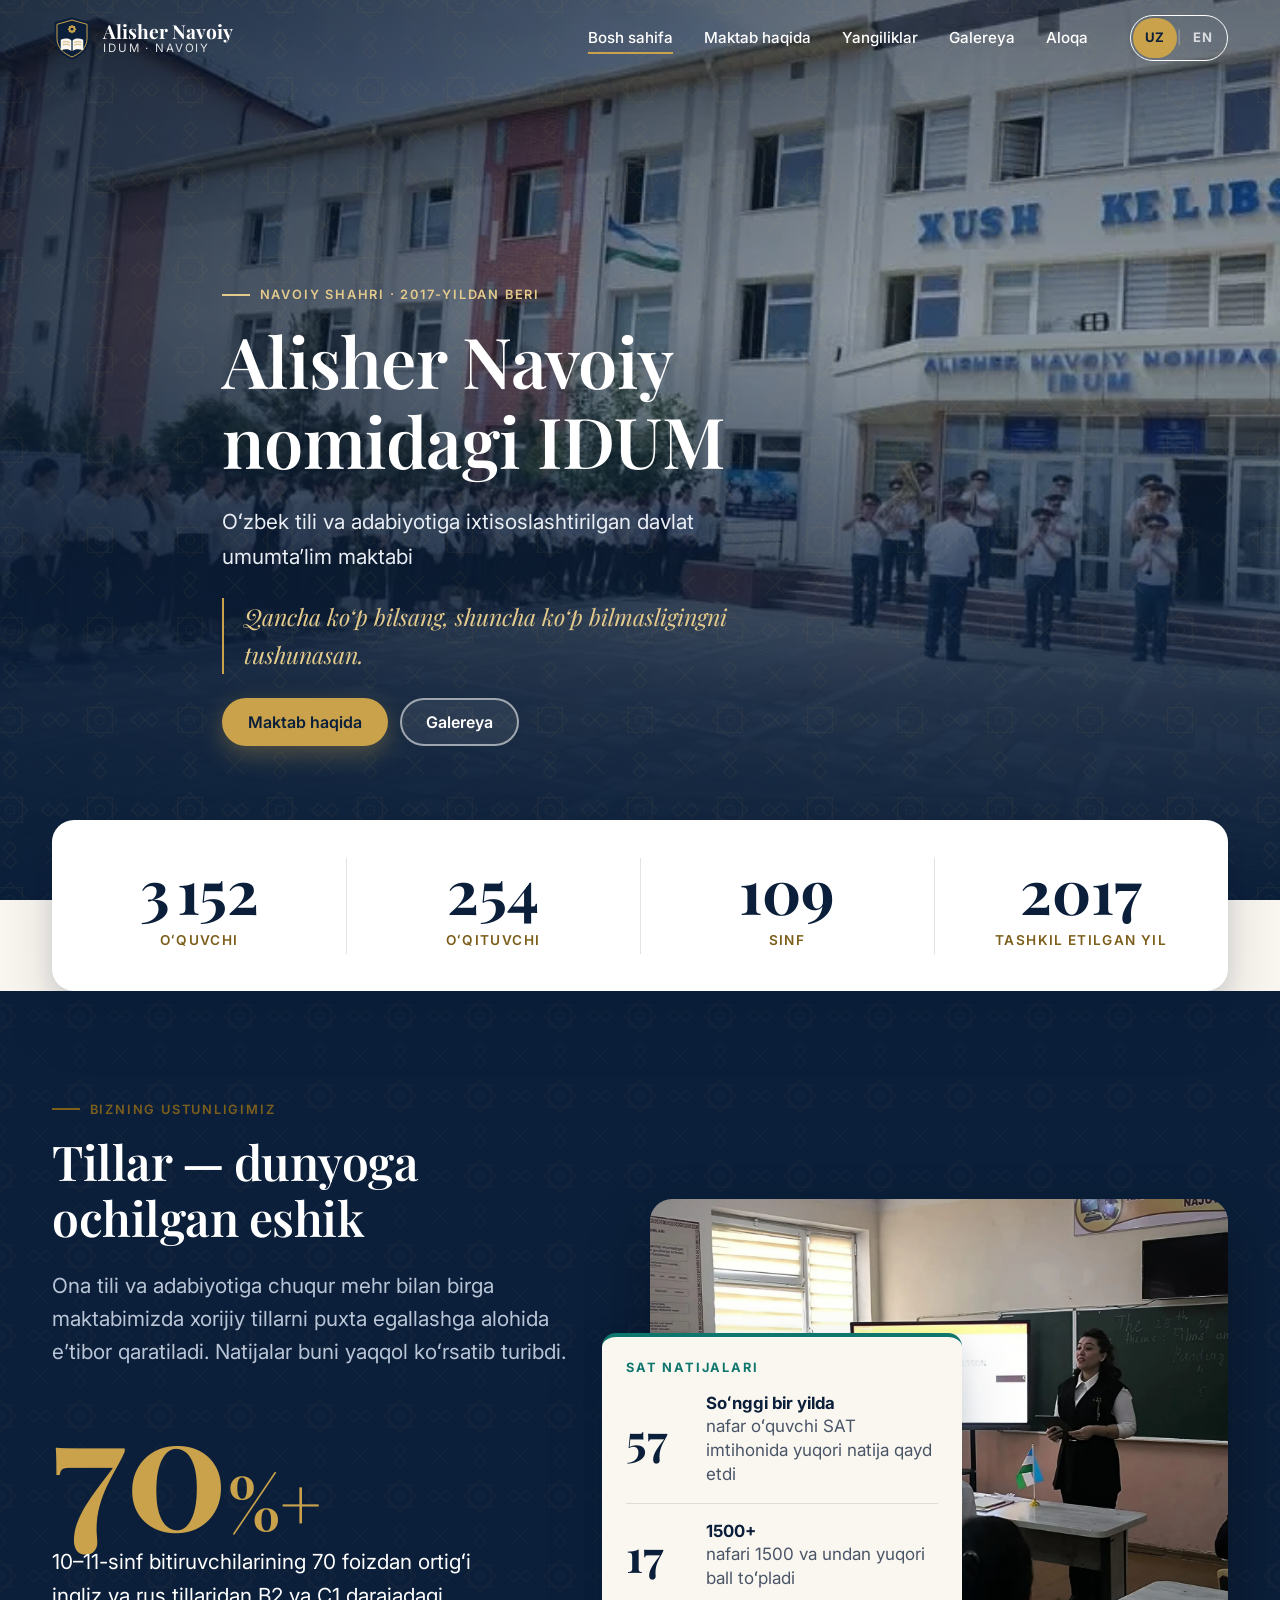
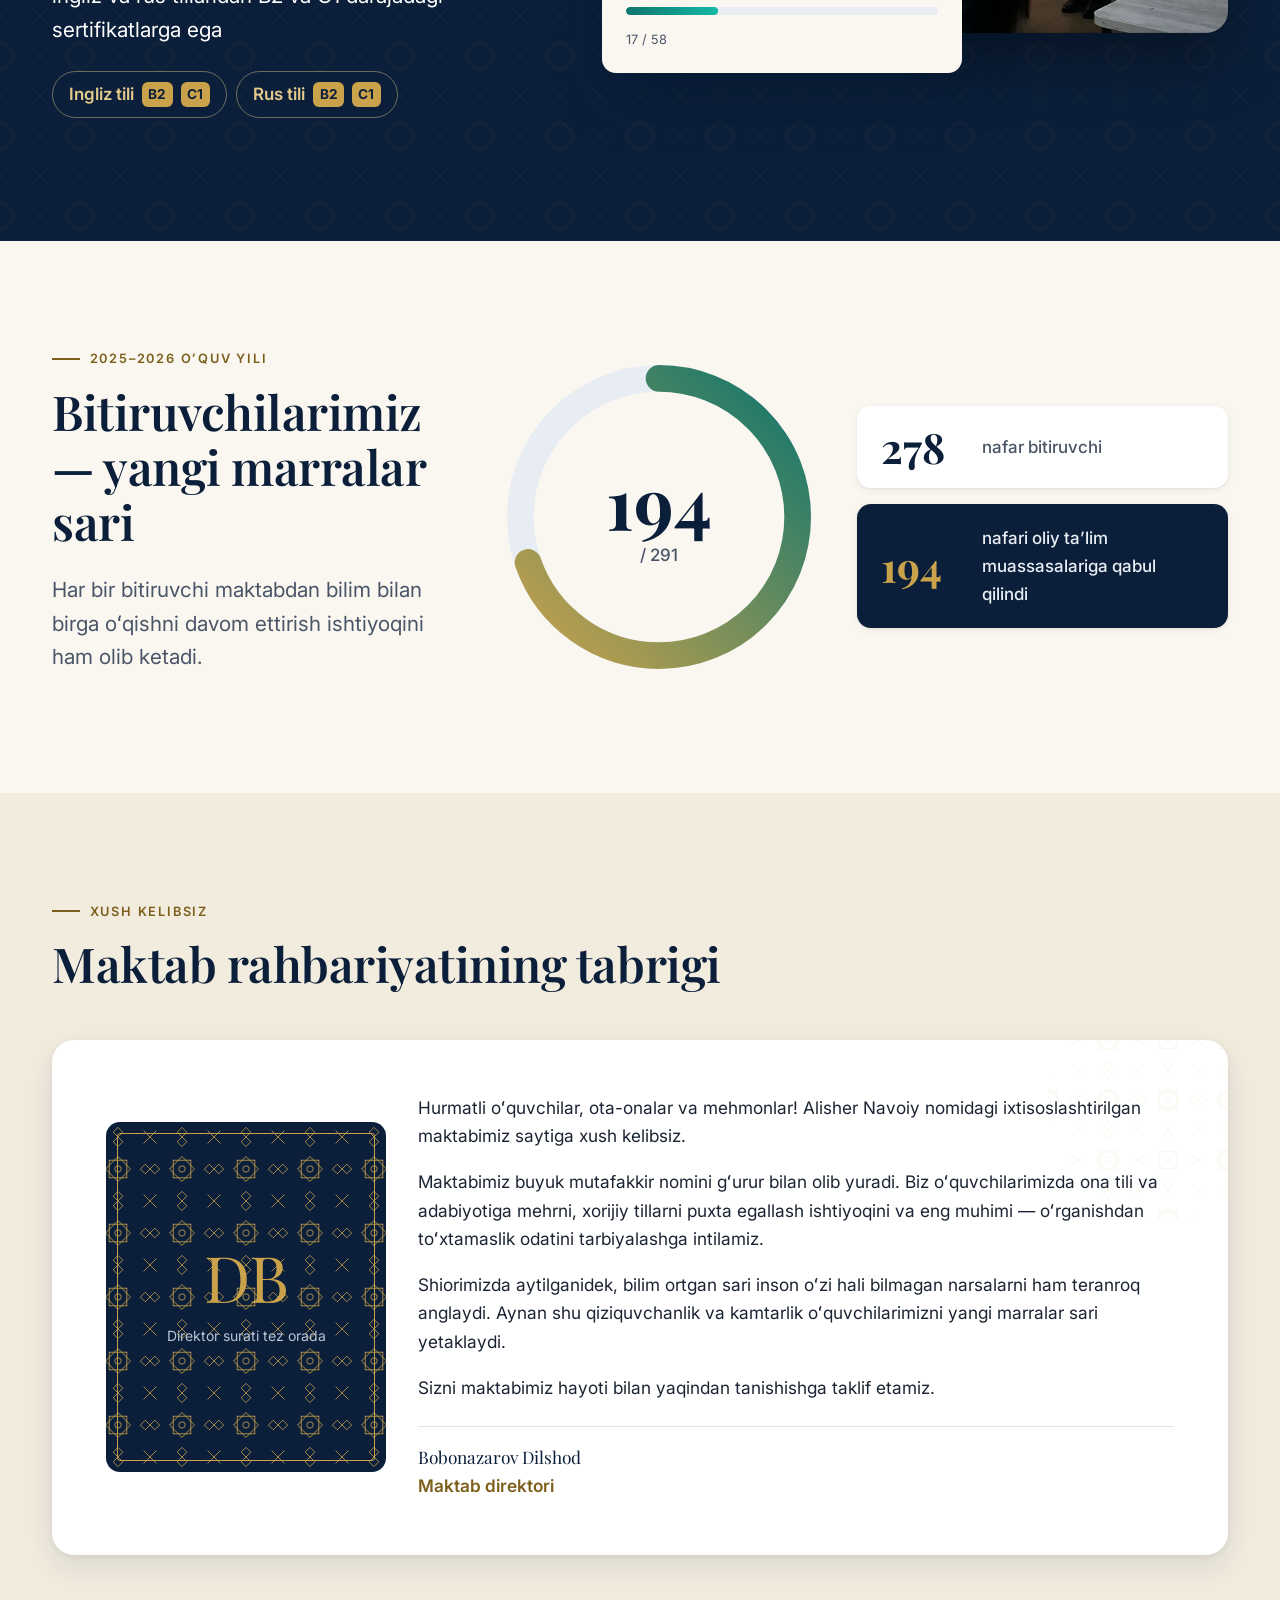
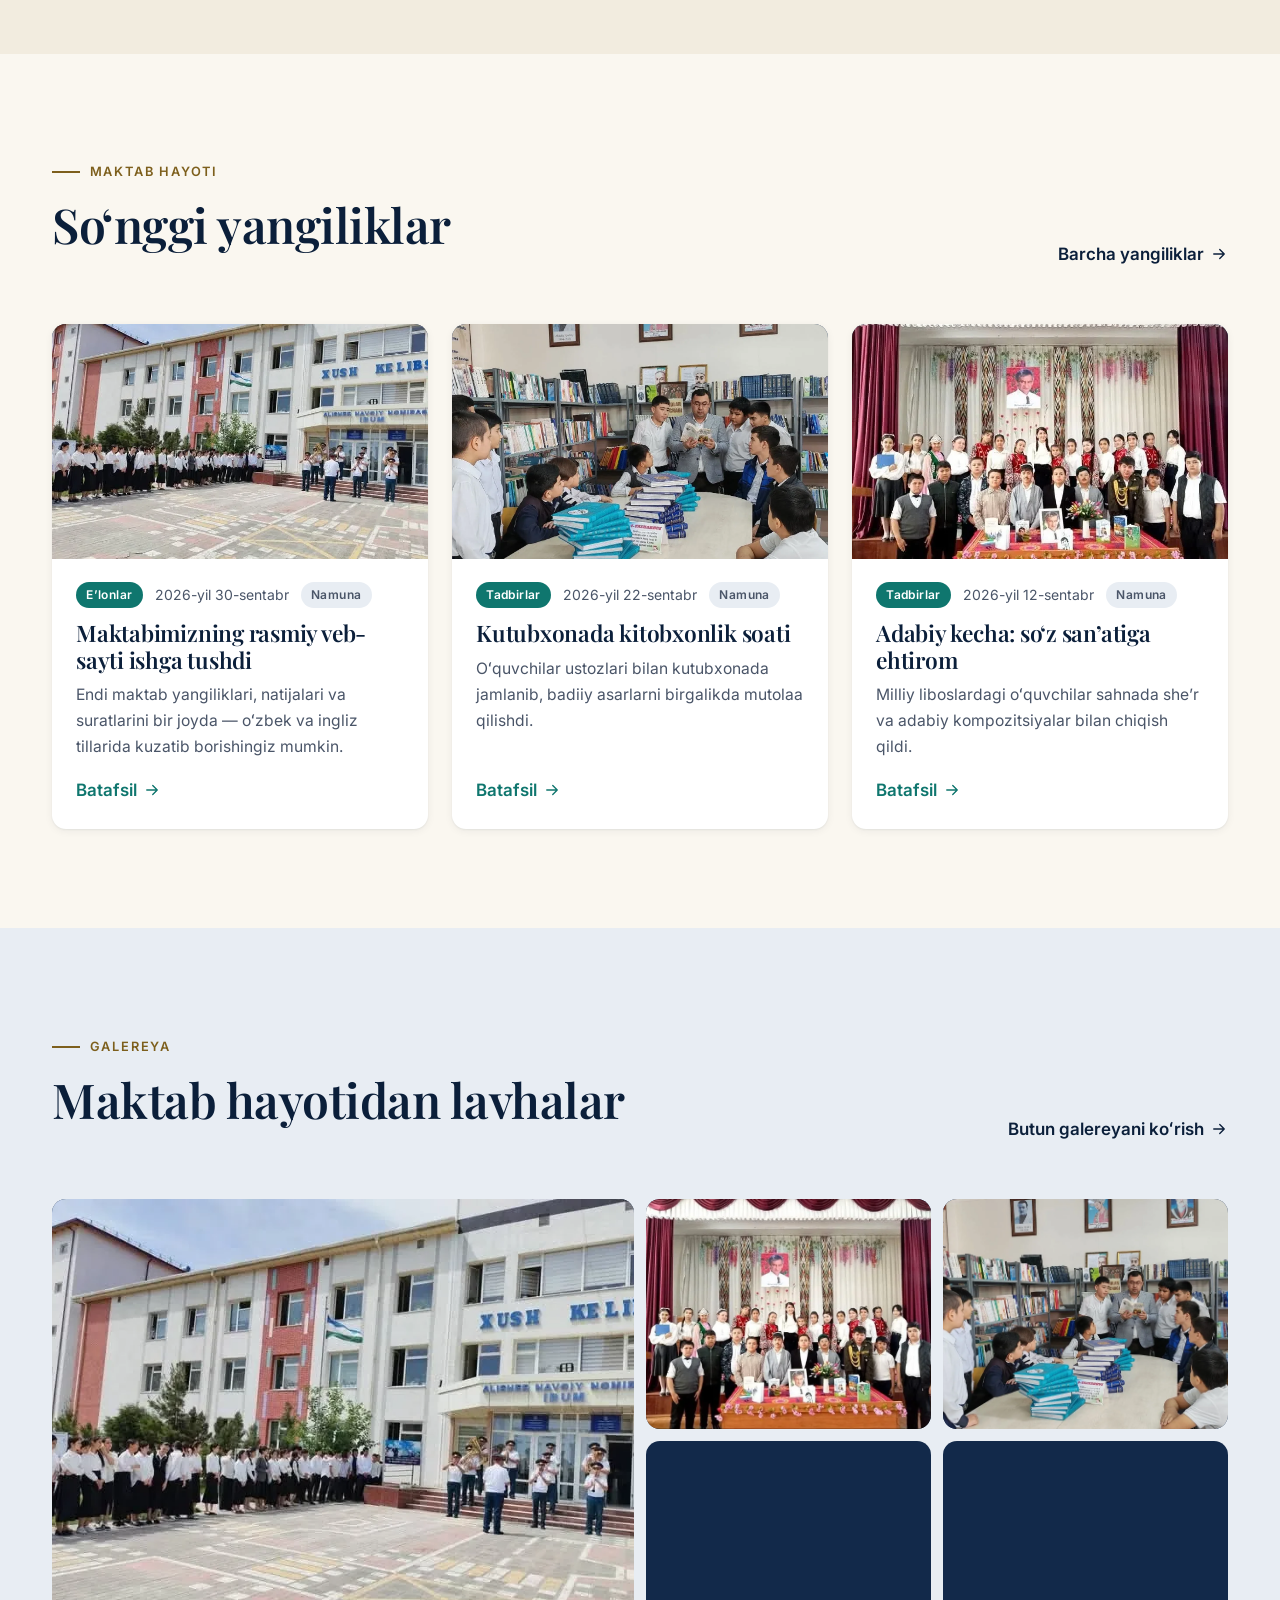
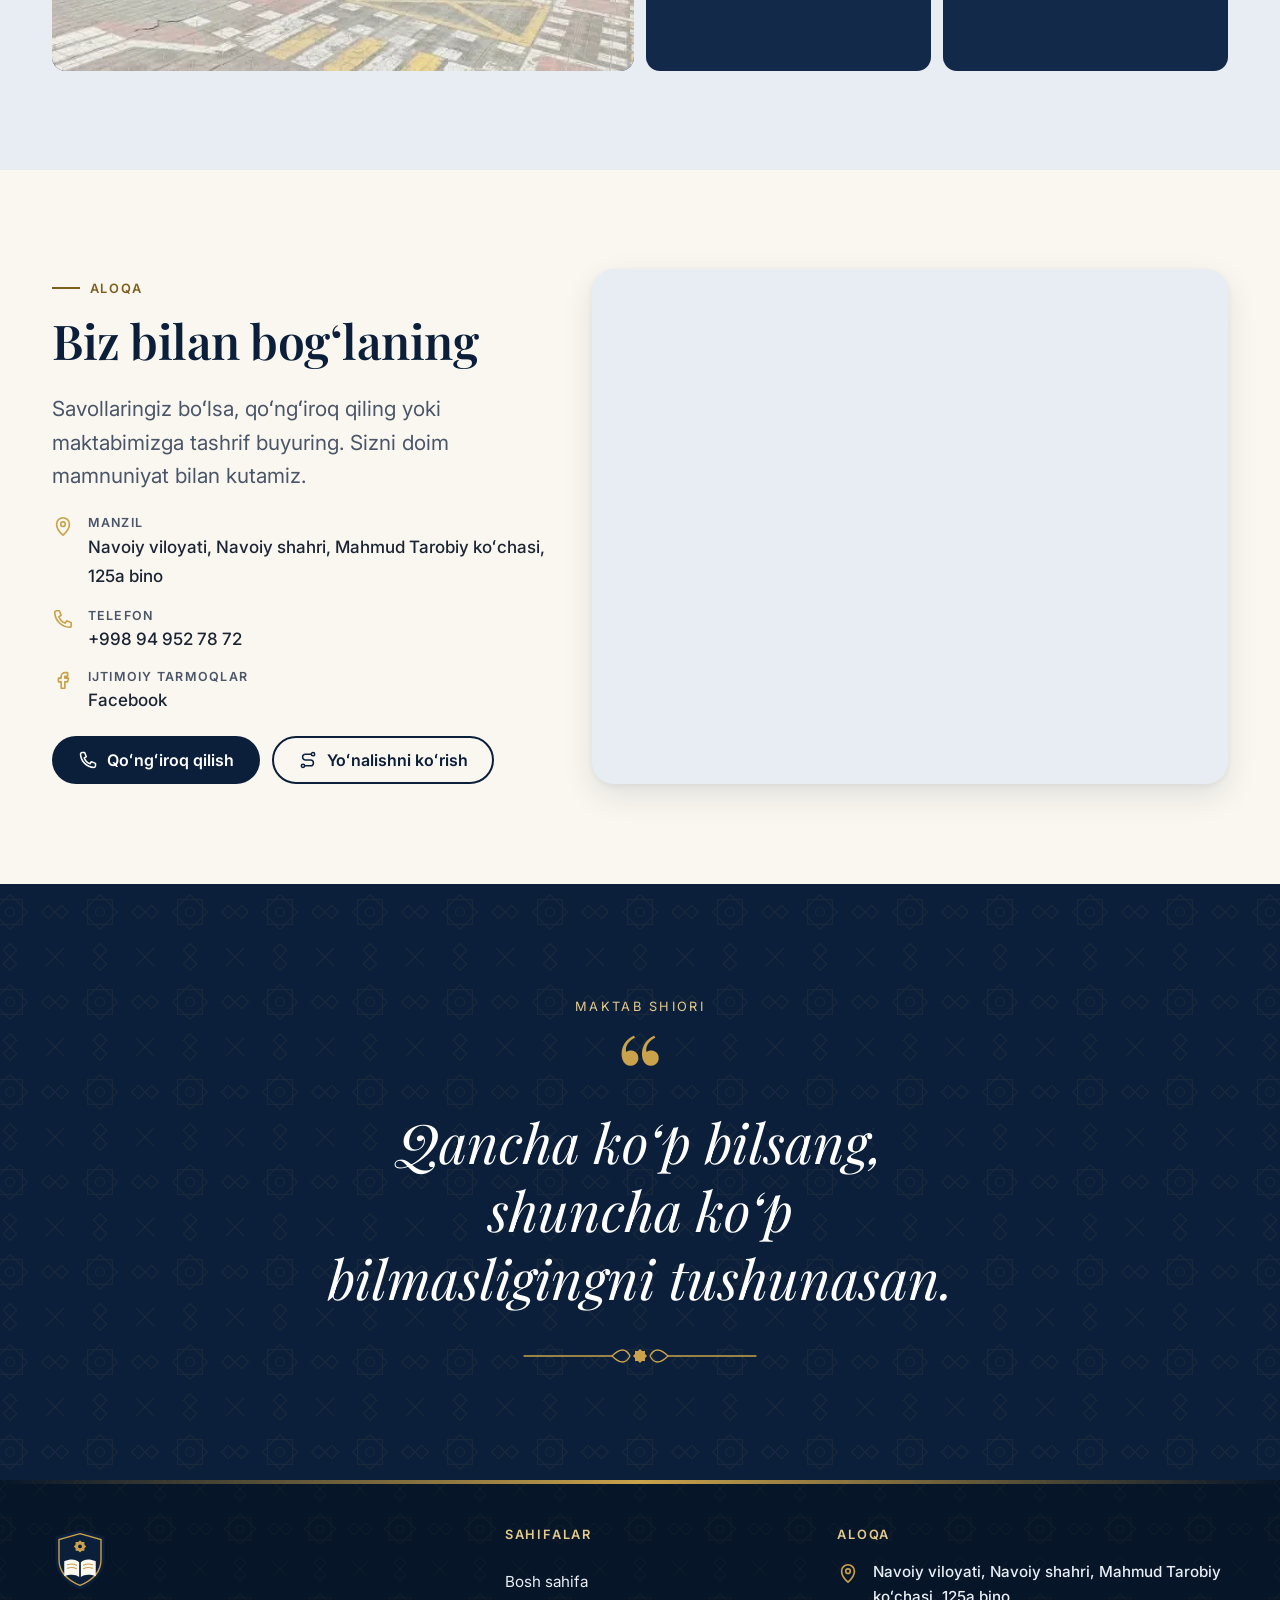
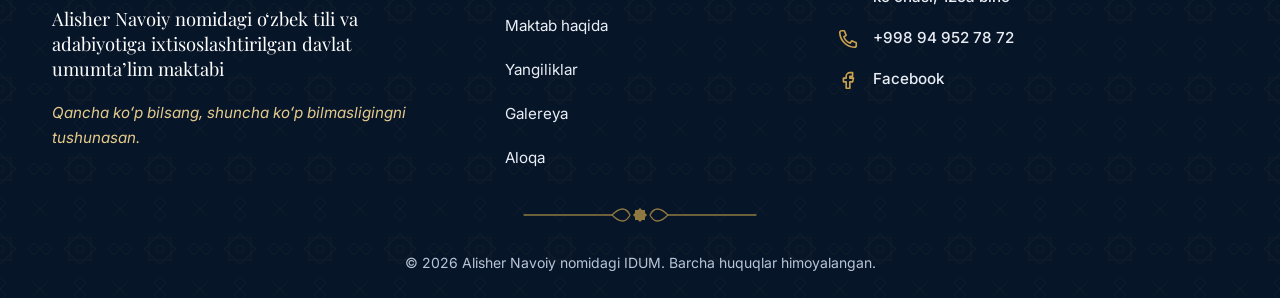
==== commit 40f773b9: "Add school photos and hide not-yet-uploaded ones - Add 5 provided photos (building entrance, literar" ====
--- a/index.html
+++ b/index.html
@@ -75,9 +75,9 @@
       <div class="hero__media media">
         <picture>
           <source type="image/webp" srcset="images/optimized/building-entrance.webp">
-          <img src="images/optimized/building-entrance.jpg" data-fallback="images/building-entrance.jpg"
+          <img src="images/optimized/building-entrance.jpg" data-fallback="images/building-entrance.webp"
                alt="Maktabning bosh binosi: bayroq, orkestr va safga tizilgan oʻquvchilar" data-i18n-attr="alt:img.building"
-               width="1600" height="1067" fetchpriority="high" decoding="async">
+               width="1600" height="1200" fetchpriority="high" decoding="async">
         </picture>
       </div>
       <div class="container hero__content">
@@ -125,9 +125,9 @@
           <figure class="langfocus__photo media">
             <picture>
               <source type="image/webp" srcset="images/optimized/english-lesson.webp">
-              <img src="images/optimized/english-lesson.jpg" data-fallback="images/english-lesson.jpg"
+              <img src="images/optimized/english-lesson.jpg" data-fallback="images/english-lesson.webp"
                    alt="Ingliz tili darsi: interaktiv doska va partalardagi bayroqchalar" data-i18n-attr="alt:img.english"
-                   width="1600" height="1067" loading="lazy" decoding="async">
+                   width="1600" height="1200" loading="lazy" decoding="async">
             </picture>
             <figcaption data-i18n="lang.photo">Ingliz tili darsi</figcaption>
           </figure>
--- a/css/style.css
+++ b/css/style.css
@@ -482,7 +482,7 @@
 .mosaic { display: grid; gap: .75rem; grid-template-columns: repeat(2, 1fr); grid-auto-rows: 150px; }
 .mosaic__item { border-radius: var(--radius); display: block; }
 .mosaic__item--1 { grid-column: span 2; grid-row: span 2; }
-.mosaic__item--6 { grid-column: span 2; }
+.mosaic--n6 .mosaic__item--6 { grid-column: span 2; }
 .mosaic__item img { transition: transform .6s var(--ease); }
 .mosaic__item:hover img { transform: scale(1.06); }
 .mosaic__caption {
@@ -493,8 +493,9 @@
 @media (hover: none) { .mosaic__caption { opacity: 1; transform: none; } }
 @media (min-width: 768px) {
   .mosaic { grid-template-columns: repeat(4, 1fr); grid-auto-rows: 190px; }
-  .mosaic__item--3 { grid-row: span 2; }
-  .mosaic__item--5 { grid-column: span 2; }
+  .mosaic--n6 .mosaic__item--6 { grid-column: span 2; }
+  .mosaic--n6 .mosaic__item--3 { grid-row: span 2; }
+  .mosaic--n6 .mosaic__item--5 { grid-column: span 2; }
 }
 @media (min-width: 1100px) { .mosaic { grid-auto-rows: 230px; } }
 
@@ -673,3 +674,10 @@
   .brand__logo { width: 34px; height: 38px; }
   .lang-switch__btn { min-width: 40px; }
 }
+/* About › student life: hide cards whose photo is not uploaded yet and fall back to a tidy 2-column grid */
+.life .photo-card:has(.media--missing) { display: none; }
+@media (min-width: 1100px) {
+  .life:has(.media--missing) { grid-template-columns: repeat(2, 1fr); }
+  .life:has(.media--missing) .photo-card:first-child { grid-column: auto; grid-row: auto; }
+  .life:has(.media--missing) .photo-card:first-child .media { aspect-ratio: 4 / 3; height: auto; min-height: 0; }
+}
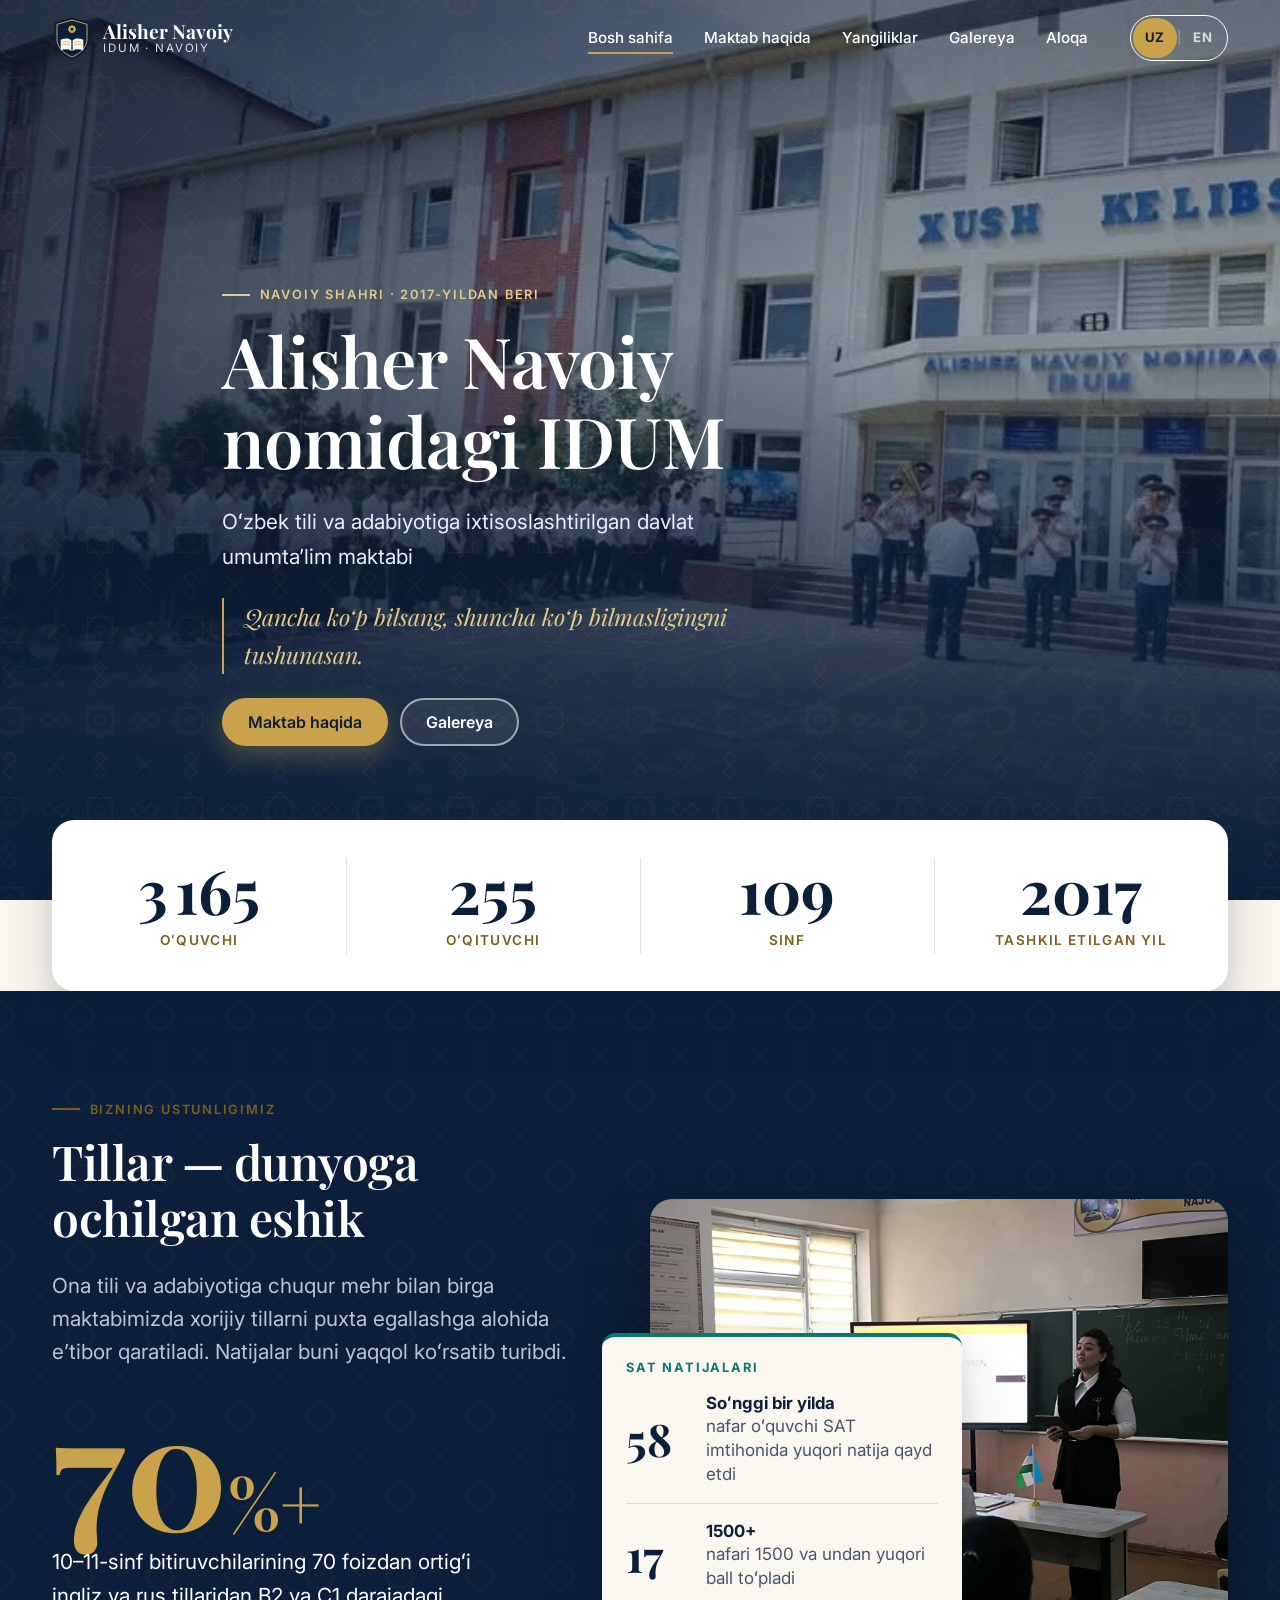
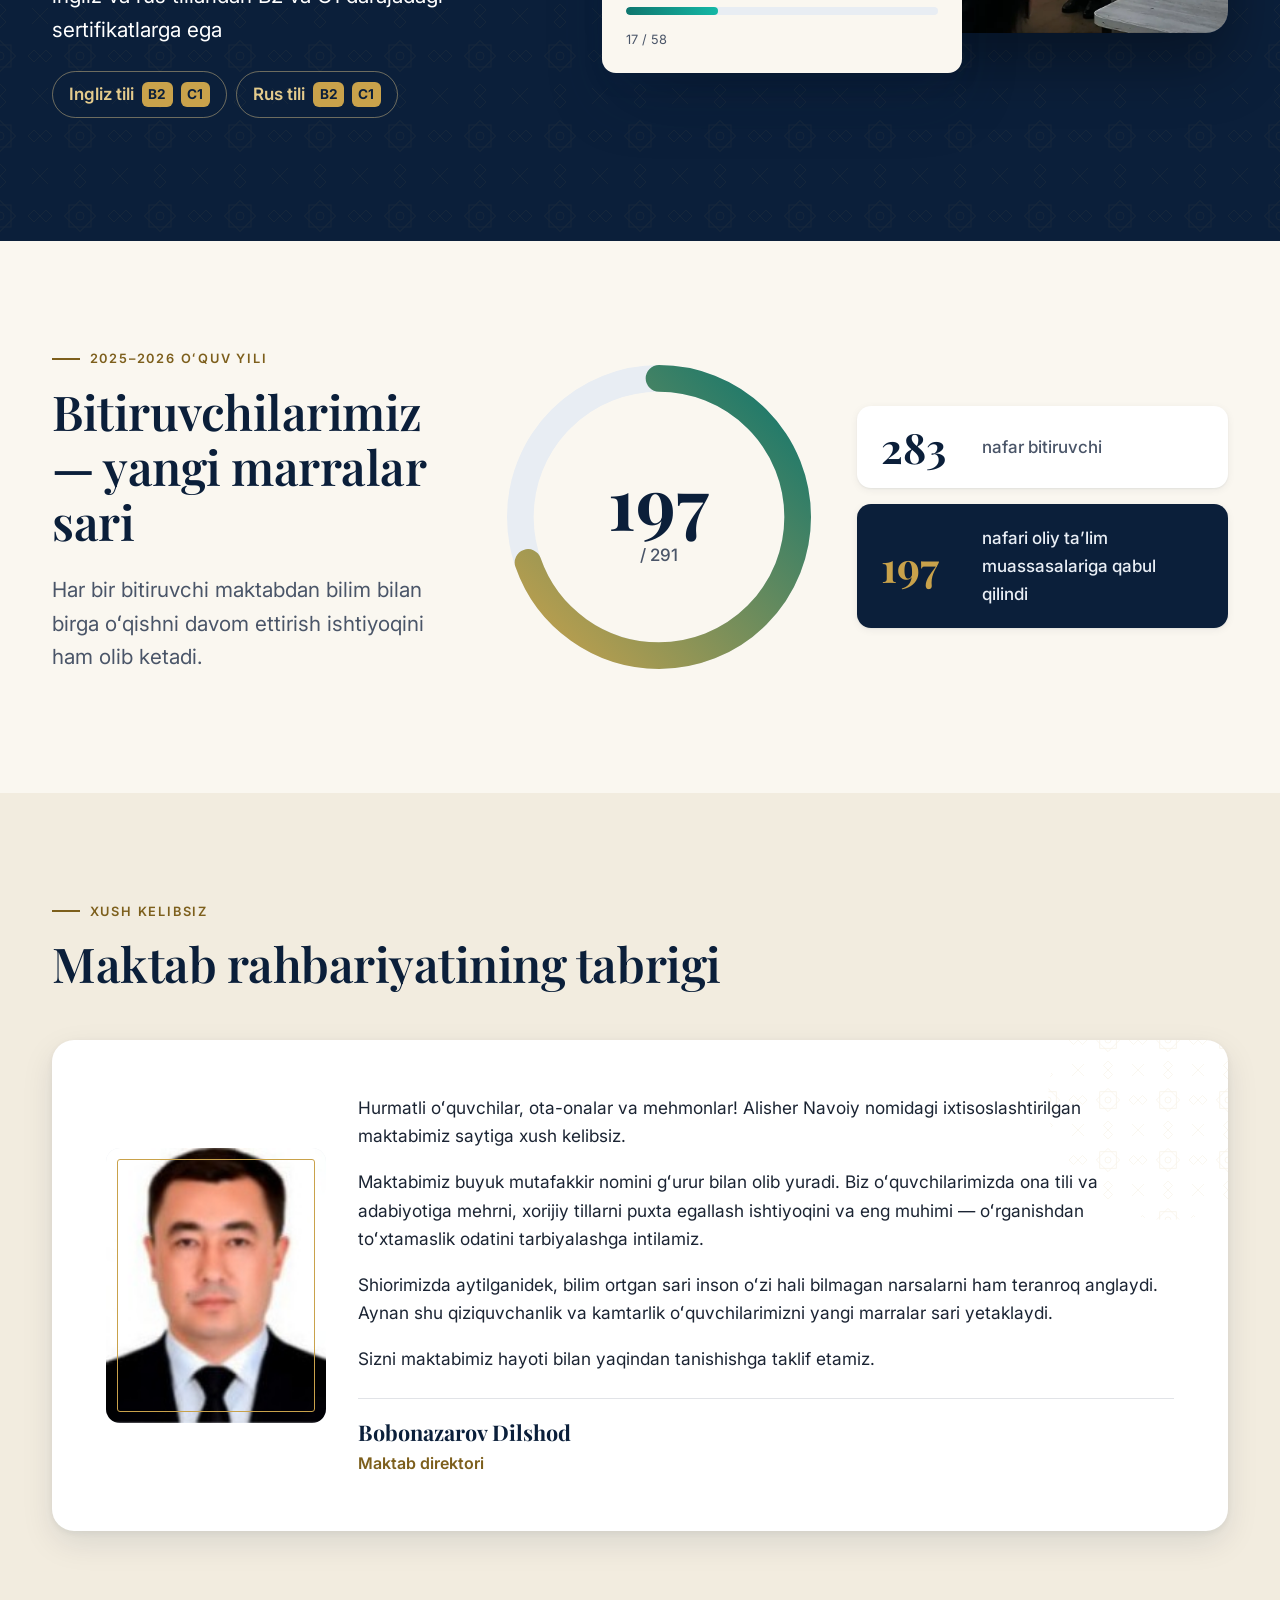
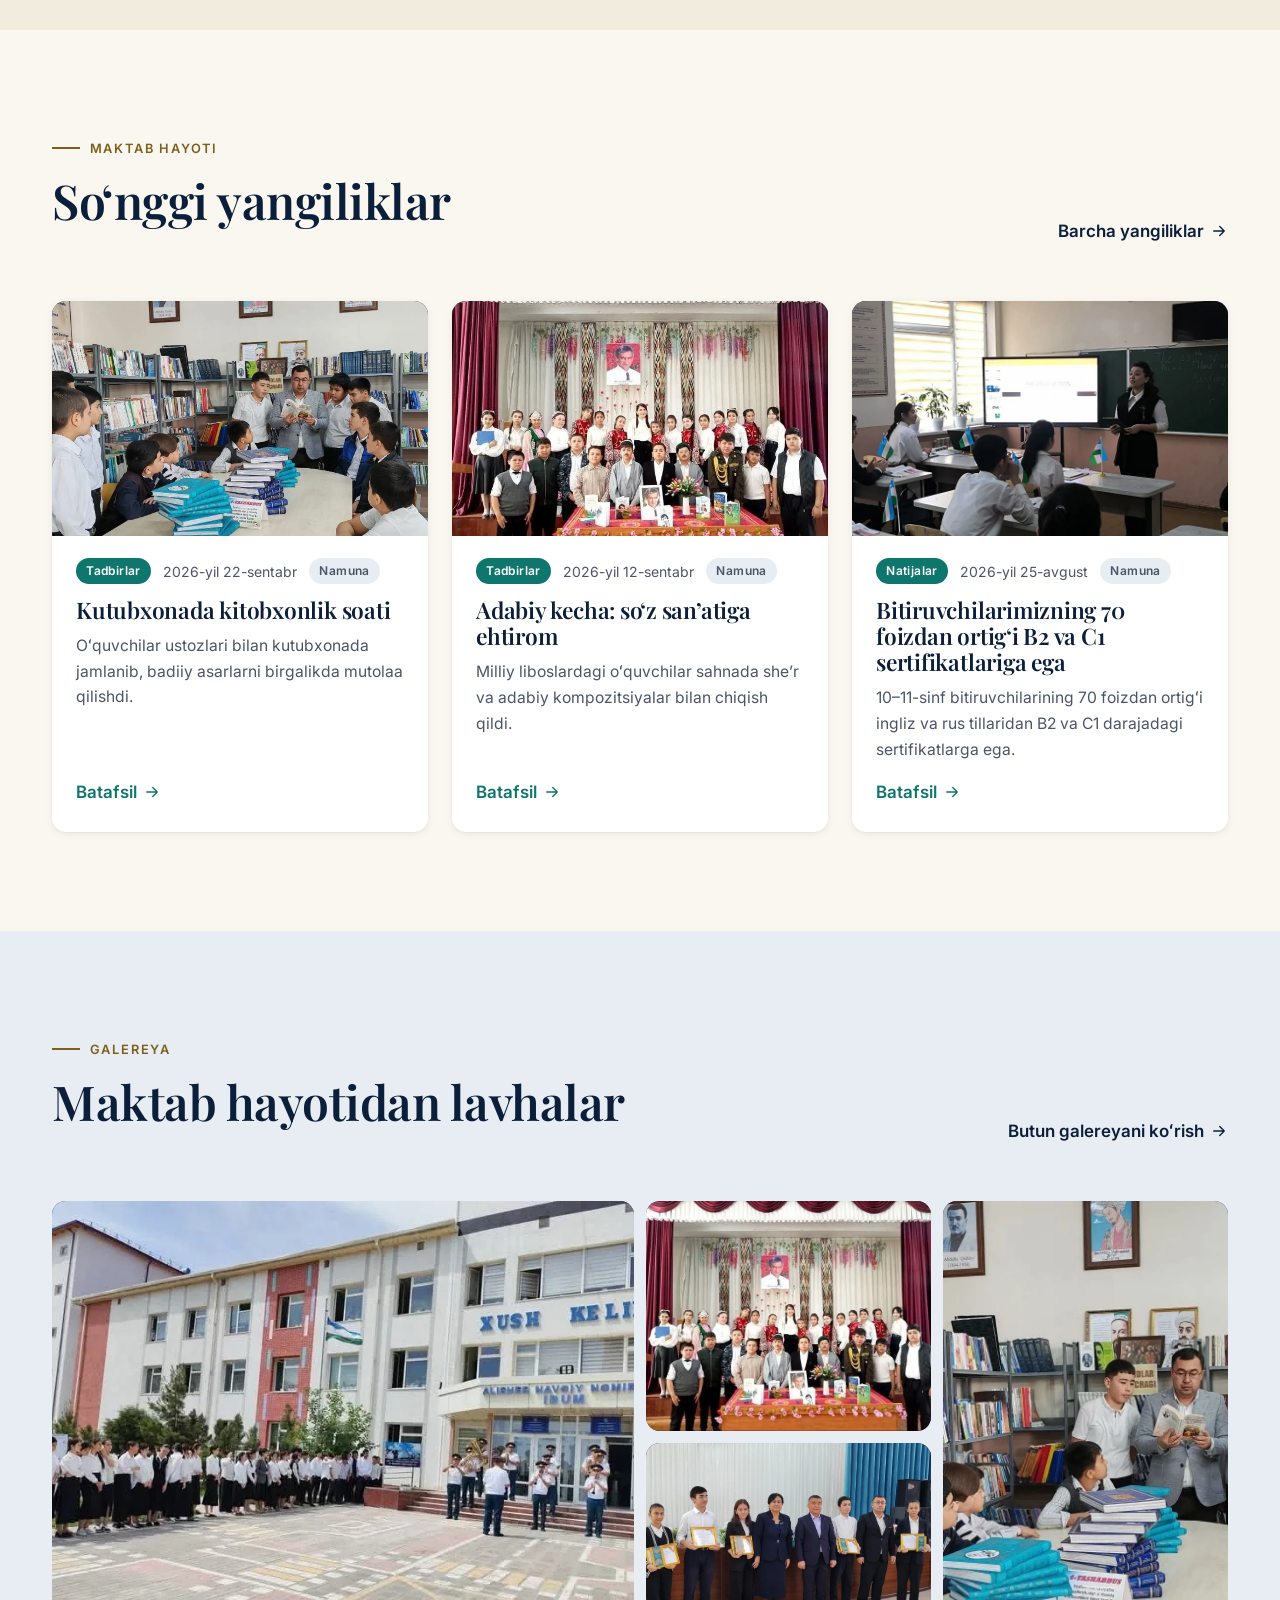
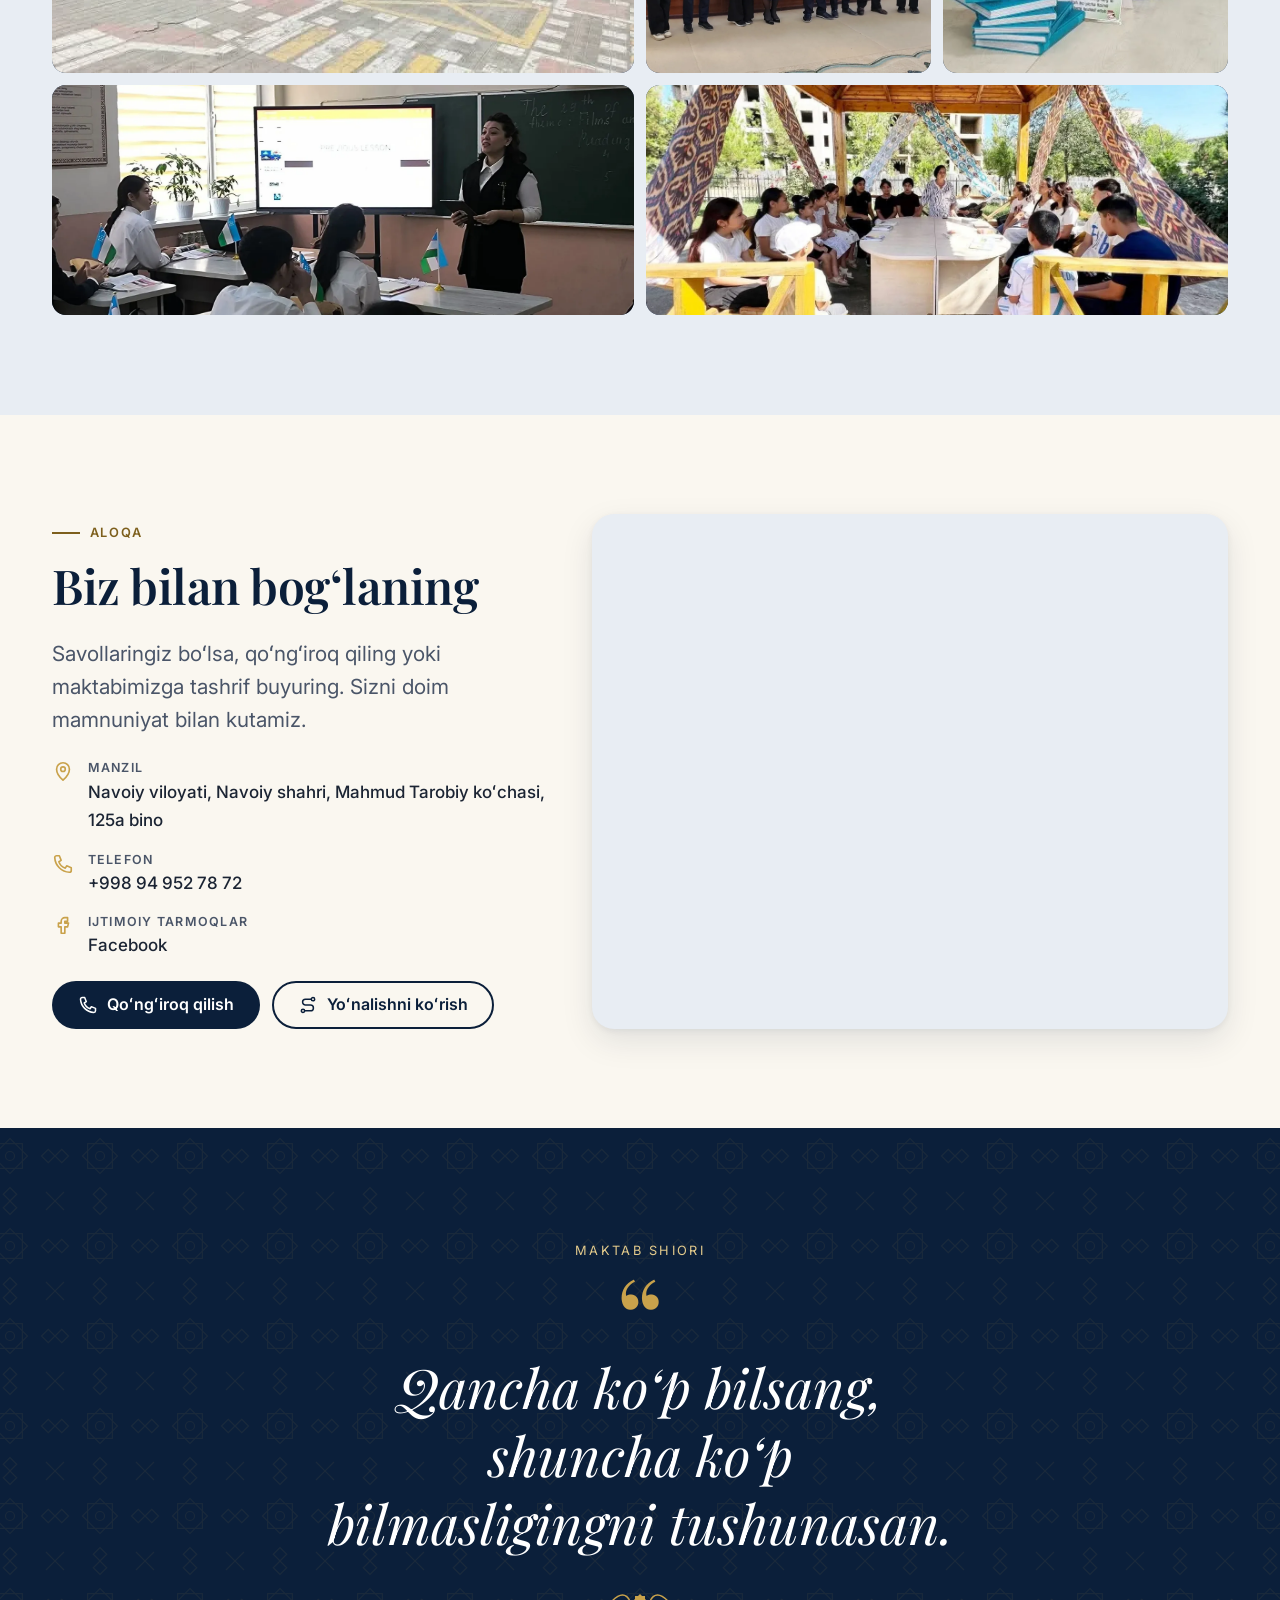
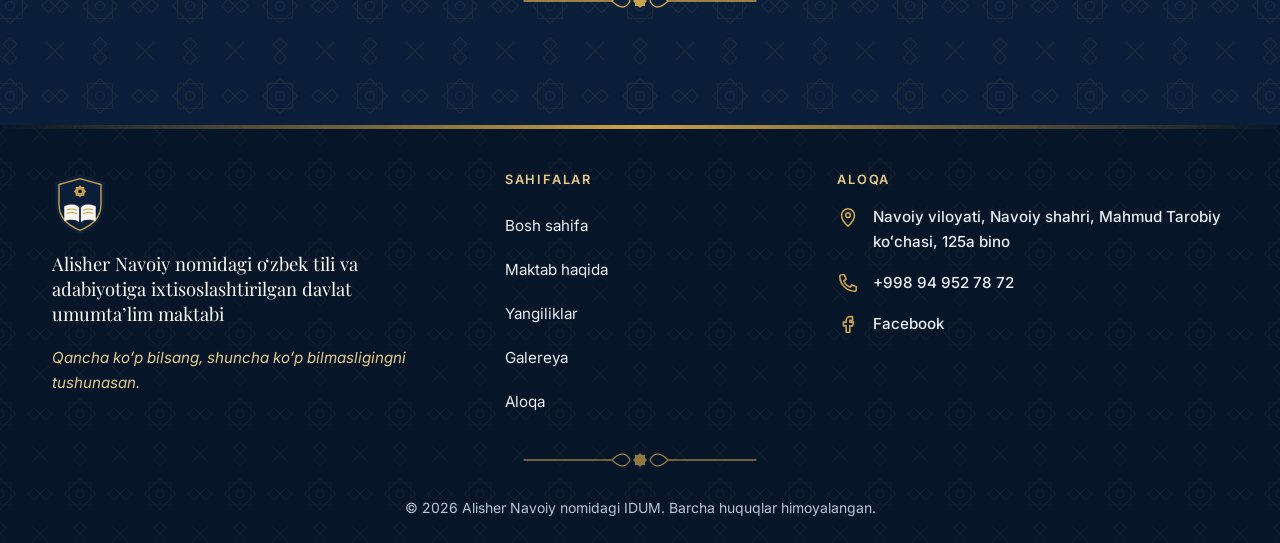
==== commit a1917c1d: "Add school leadership with photos: director and three deputy directors - Director photo in the home " ====
--- a/index.html
+++ b/index.html
@@ -188,11 +188,9 @@
           <h2 class="section-title" id="director-title" data-i18n="director.title">Maktab rahbariyatining tabrigi</h2>
         </div>
         <div class="director__card reveal">
-          <!-- TODO: replace this placeholder with the director's photo:
-               <figure class="portrait media"><img src="images/director.jpg" alt="…" width="600" height="750"></figure> -->
-          <div class="portrait" role="img" aria-label="Direktor surati tez orada" data-i18n-attr="aria-label:director.photo">
-            <span aria-hidden="true"><span class="portrait__mono">DB</span><span class="portrait__note" data-i18n="director.photo">Direktor surati tez orada</span></span>
-          </div>
+          <figure class="portrait portrait--photo">
+            <img src="images/leadership/bobonazarov-dilshod.jpg" alt="Maktab direktori Bobonazarov Dilshod" data-i18n-attr="alt:img.director" width="153" height="192" loading="lazy" decoding="async">
+          </figure>
           <div class="director__text">
             <div data-lang="uz">
               <p>Hurmatli oʻquvchilar, ota-onalar va mehmonlar! Alisher Navoiy nomidagi ixtisoslashtirilgan maktabimiz saytiga xush kelibsiz.</p>
--- a/css/style.css
+++ b/css/style.css
@@ -589,7 +589,7 @@
 
 .life { display: grid; gap: var(--space-3); }
 @media (min-width: 700px) { .life { grid-template-columns: repeat(2, 1fr); } }
-@media (min-width: 1100px) { .life { grid-template-columns: repeat(3, 1fr); } .life .photo-card:first-child { grid-column: span 2; grid-row: span 2; } .life .photo-card:first-child .media { aspect-ratio: auto; height: calc(100% - 3.1rem); min-height: 300px; } }
+@media (min-width: 1100px) { .life { grid-template-columns: repeat(3, 1fr); } .life .photo-card:first-child { grid-column: span 2; grid-row: span 2; } .life .photo-card:first-child { display: flex; flex-direction: column; } .life .photo-card:first-child .media { aspect-ratio: auto; flex: 1; min-height: 300px; } }
 .life .photo-card figcaption strong { display: block; color: var(--navy-900); font-family: var(--font-serif); font-size: 1.15rem; margin-bottom: .2rem; }
 
 /* 8. NEWS PAGE --------------------------------------------------------- */
@@ -681,3 +681,40 @@
   .life:has(.media--missing) .photo-card:first-child { grid-column: auto; grid-row: auto; }
   .life:has(.media--missing) .photo-card:first-child .media { aspect-ratio: 4 / 3; height: auto; min-height: 0; }
 }
+
+/* Leadership: photo portraits + deputy cards.
+   The source photos are small (≈150 px), so they are shown at modest sizes to stay sharp. */
+.director__text .director__name { font-size: 1.35rem; font-weight: 700; }
+.director__text .director__role { font-size: 1rem; }
+.portrait--photo { padding: 0; overflow: hidden; background: var(--mist); width: 100%; max-width: 220px; margin-inline: auto; }
+.portrait--photo img { width: 100%; height: 100%; object-fit: cover; object-position: center top; }
+@media (min-width: 768px) { .director__card:has(.portrait--photo) { grid-template-columns: 220px 1fr; } }
+.team__mail { display: inline-flex; align-items: center; gap: .5rem; min-height: 44px; color: var(--teal); font-weight: 500; text-decoration: none; overflow-wrap: anywhere; }
+.team__mail .icon { width: 18px; height: 18px; flex: none; }
+.team__mail:hover { color: var(--navy-900); text-decoration: underline; }
+.team__heading { font-size: var(--fs-h3); margin: var(--space-5) 0 var(--space-3); }
+.team { display: grid; gap: var(--space-3); }
+@media (min-width: 700px) { .team { grid-template-columns: repeat(3, 1fr); } }
+.team__card {
+  display: flex; flex-direction: column; align-items: center; text-align: center;
+  padding: 2rem 1.25rem 1.25rem; background: var(--white); border-radius: var(--radius);
+  box-shadow: var(--shadow-sm); border-top: 4px solid var(--gold-500);
+  transition: transform .3s var(--ease), box-shadow .3s;
+}
+.team__card:hover { transform: translateY(-4px); box-shadow: var(--shadow); }
+.team__photo {
+  width: 140px; height: 140px; border-radius: 50%; overflow: hidden; background: var(--mist);
+  box-shadow: 0 0 0 4px var(--white), 0 0 0 6px var(--gold-500);
+  margin-bottom: 1.25rem;
+}
+.team__photo img { width: 100%; height: 100%; object-fit: cover; object-position: center 15%; }
+.team__body { display: flex; flex-direction: column; align-items: center; flex: 1; }
+.team__name { font-size: 1.3rem; margin-bottom: .35rem; }
+.team__role { color: var(--gold-700); font-weight: 600; font-size: .95rem; line-height: 1.4; margin-bottom: .5rem; }
+.team__card .team__mail { margin-top: auto; font-size: .9rem; }
+@media (max-width: 699px) {
+  .team__card { flex-direction: row; align-items: center; text-align: left; gap: 1rem; padding: 1.1rem; }
+  .team__photo { width: 88px; height: 88px; flex: none; margin: 0 0 0 4px; }
+  .team__body { align-items: flex-start; }
+  .team__name { font-size: 1.15rem; }
+}
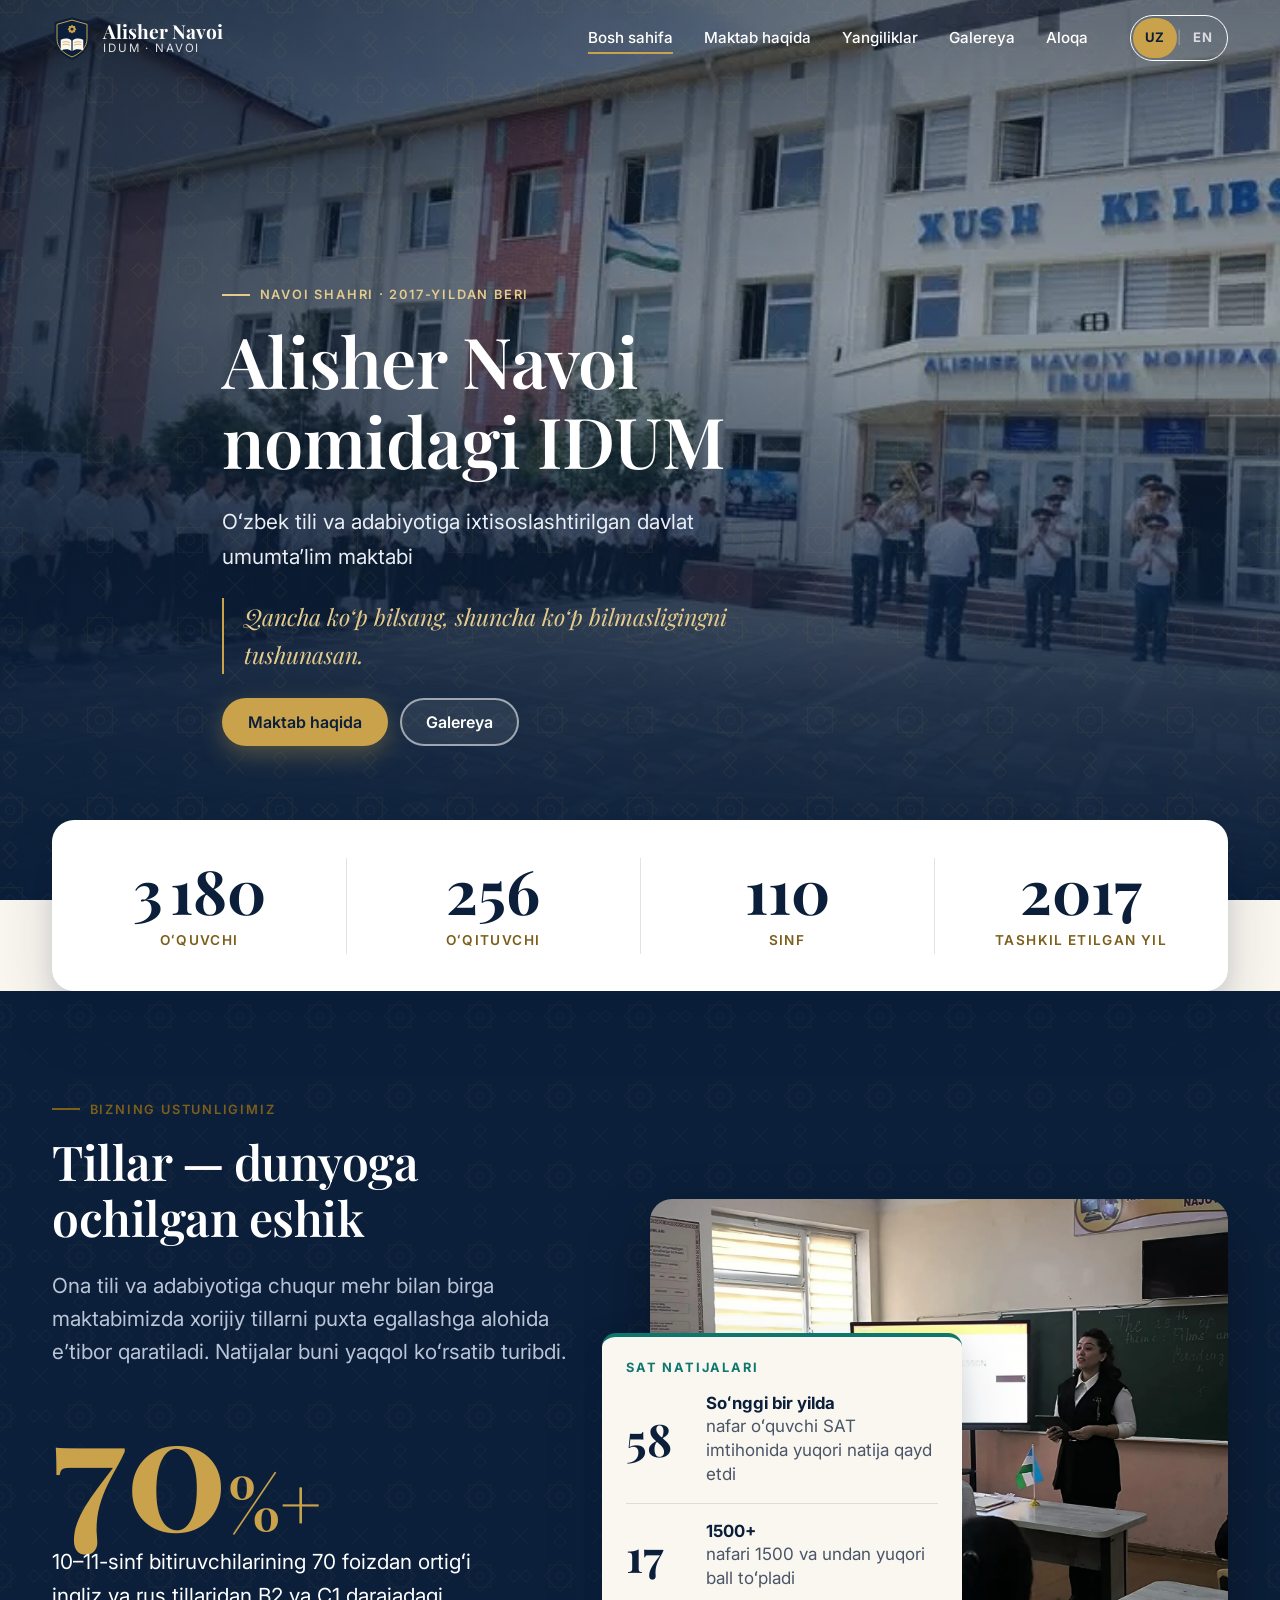
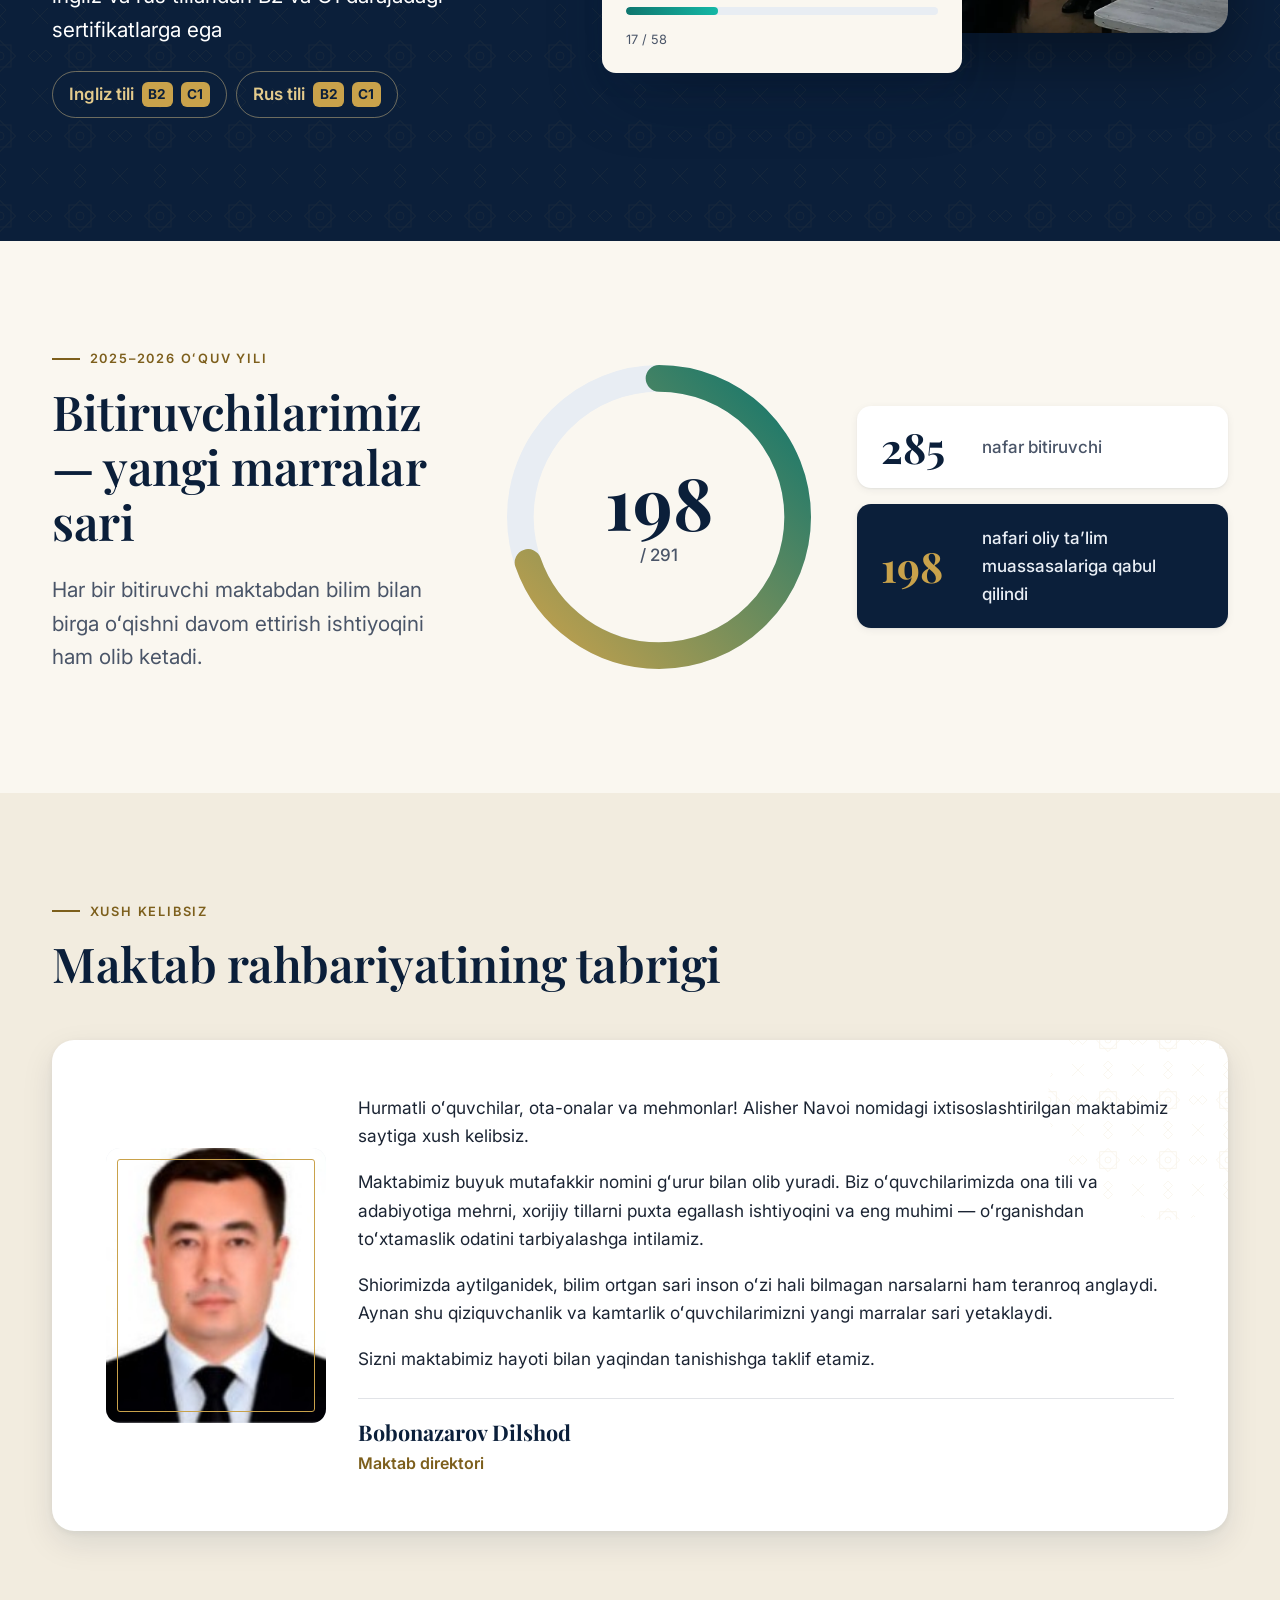
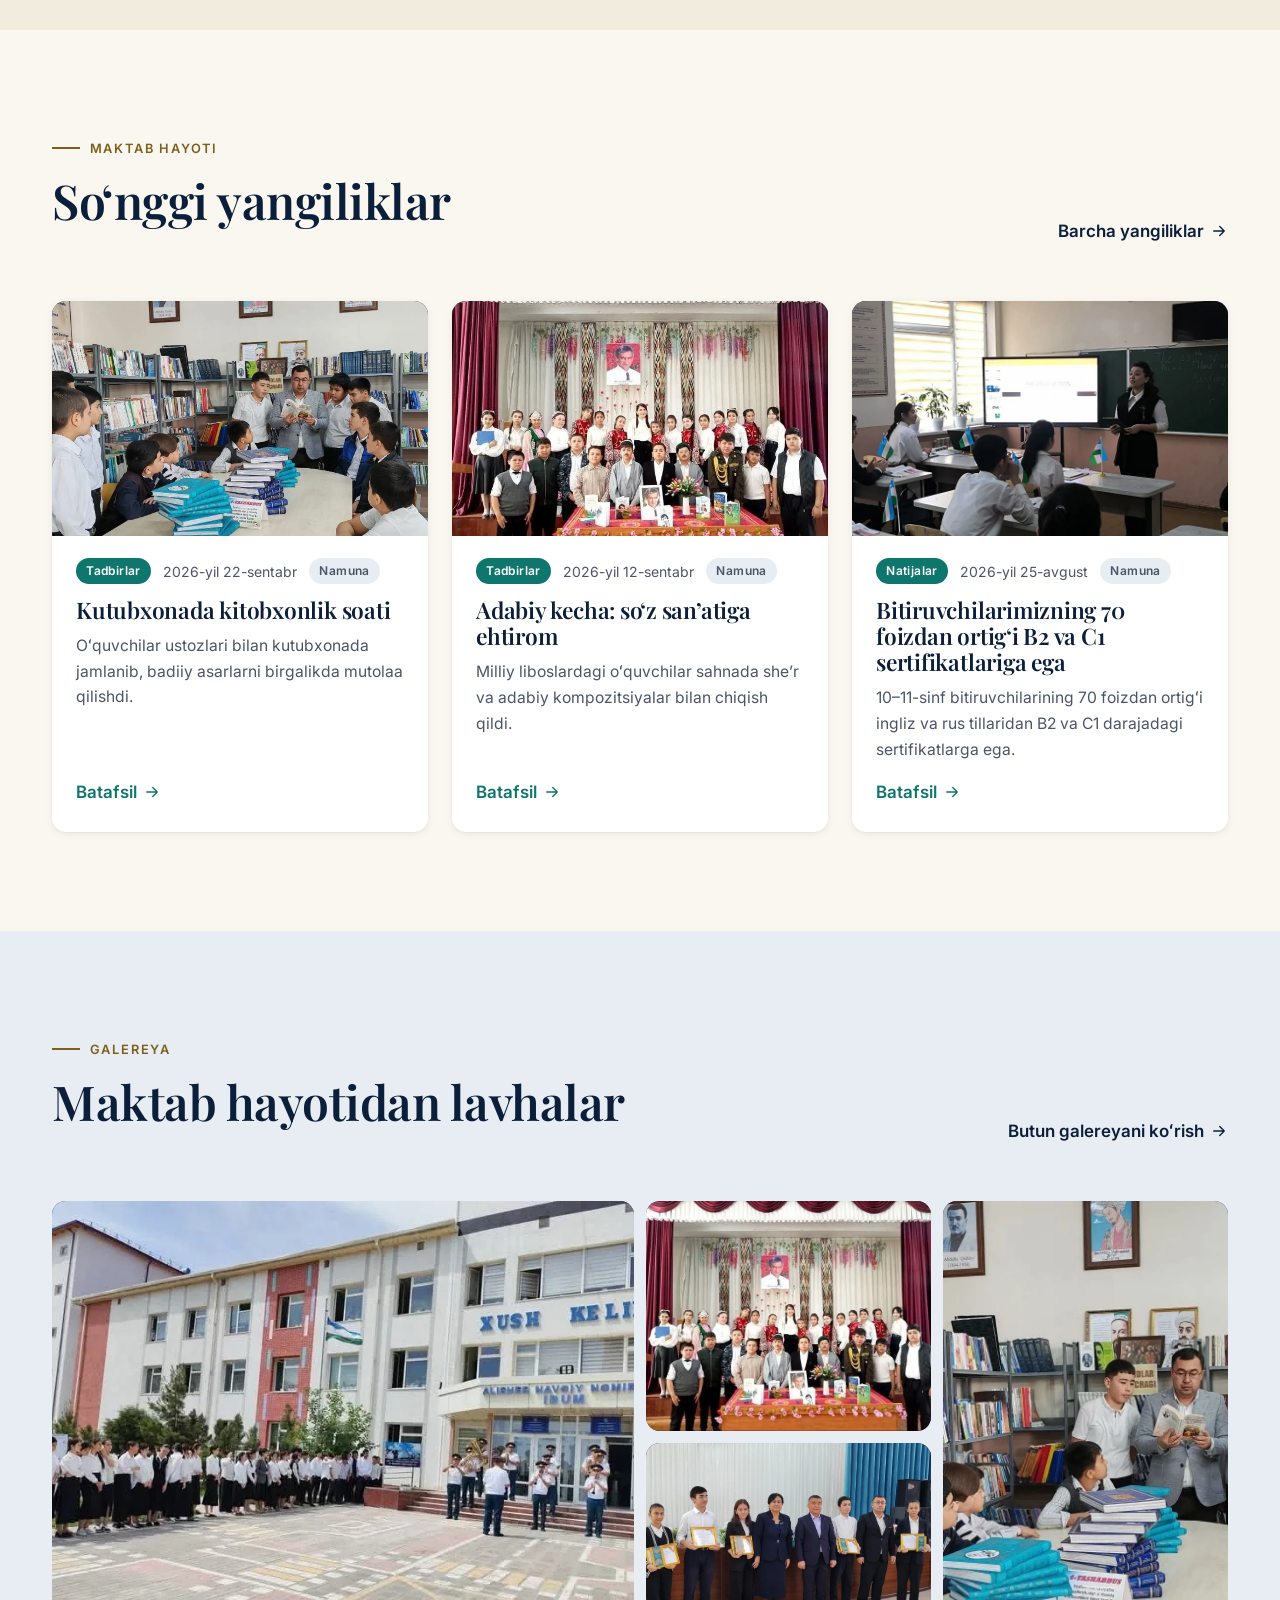
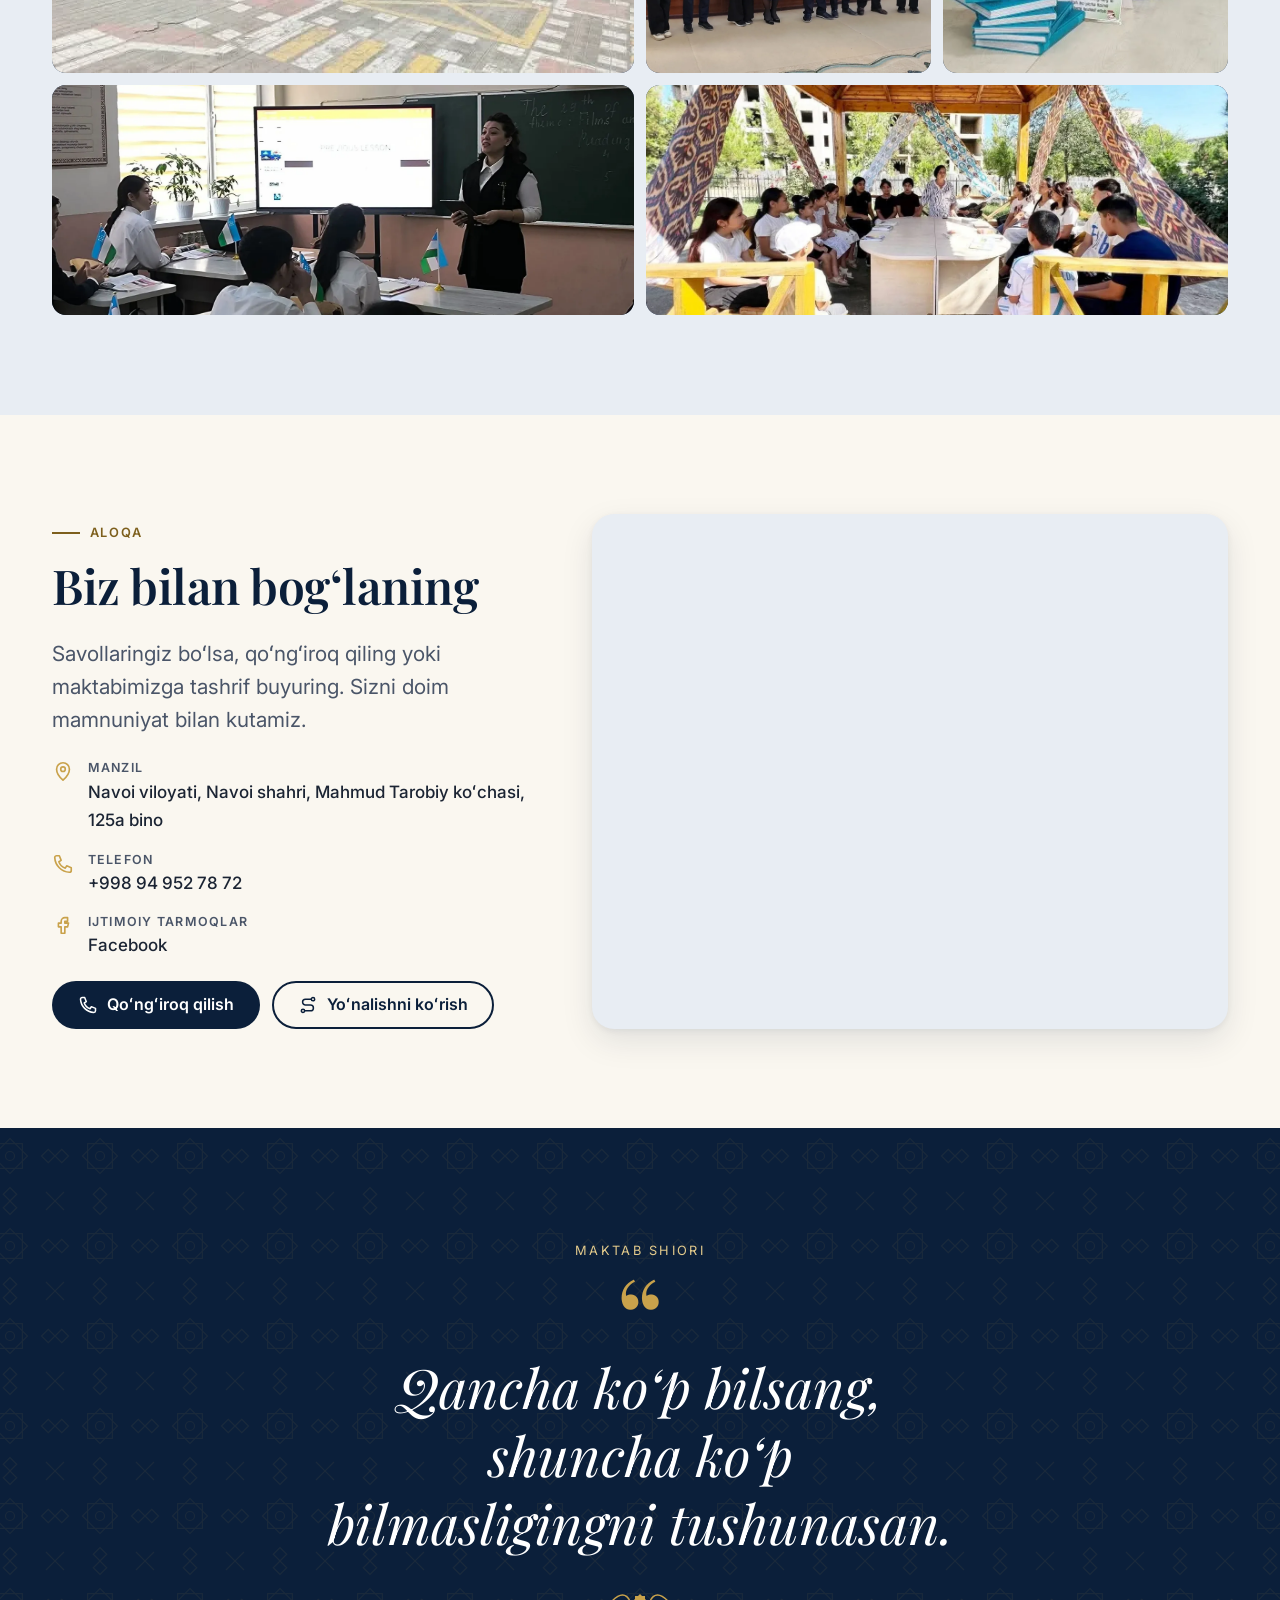
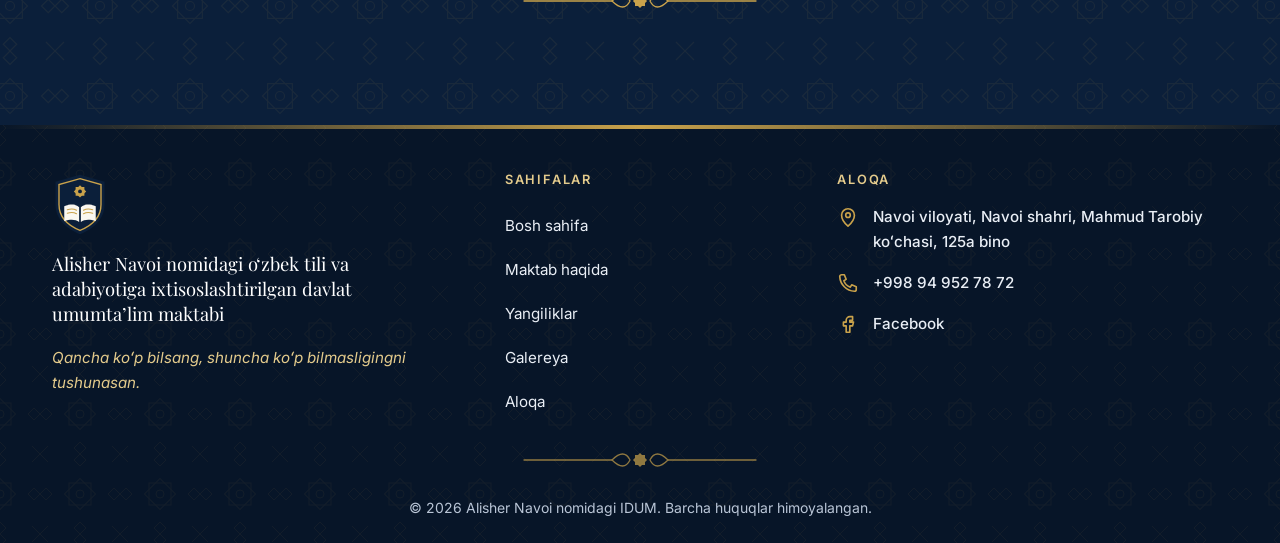
==== commit 5fbf5640: "Spell Navoiy as Navoi everywhere and add 'in Navoi' to the English school name English name is now '" ====
--- a/index.html
+++ b/index.html
@@ -3,23 +3,23 @@
 <head>
   <meta charset="utf-8">
   <meta name="viewport" content="width=device-width, initial-scale=1">
-  <title>Alisher Navoiy nomidagi IDUM — Navoiy shahri</title>
-  <meta name="description" content="Alisher Navoiy nomidagi oʻzbek tili va adabiyotiga ixtisoslashtirilgan davlat umumtaʼlim maktabi (IDUM), Navoiy shahri. 3190 oʻquvchi, 257 oʻqituvchi, 110 sinf.">
+  <title>Alisher Navoi nomidagi IDUM — Navoi shahri</title>
+  <meta name="description" content="Alisher Navoi nomidagi oʻzbek tili va adabiyotiga ixtisoslashtirilgan davlat umumtaʼlim maktabi (IDUM), Navoi shahri. 3190 oʻquvchi, 257 oʻqituvchi, 110 sinf.">
   <link rel="canonical" href="https://nysson.github.io/school-website-/">
   <meta name="theme-color" content="#0B1F3A">
 
   <meta property="og:type" content="website">
-  <meta property="og:site_name" content="Alisher Navoiy nomidagi IDUM">
-  <meta property="og:title" content="Alisher Navoiy nomidagi IDUM — Navoiy shahri">
-  <meta property="og:description" content="Alisher Navoiy nomidagi oʻzbek tili va adabiyotiga ixtisoslashtirilgan davlat umumtaʼlim maktabi (IDUM), Navoiy shahri. 3190 oʻquvchi, 257 oʻqituvchi, 110 sinf.">
+  <meta property="og:site_name" content="Alisher Navoi nomidagi IDUM">
+  <meta property="og:title" content="Alisher Navoi nomidagi IDUM — Navoi shahri">
+  <meta property="og:description" content="Alisher Navoi nomidagi oʻzbek tili va adabiyotiga ixtisoslashtirilgan davlat umumtaʼlim maktabi (IDUM), Navoi shahri. 3190 oʻquvchi, 257 oʻqituvchi, 110 sinf.">
   <meta property="og:url" content="https://nysson.github.io/school-website-/">
   <meta property="og:image" content="https://nysson.github.io/school-website-/images/optimized/building-entrance.jpg">
-  <meta property="og:image:alt" content="Alisher Navoiy nomidagi IDUMning bosh binosi">
+  <meta property="og:image:alt" content="Alisher Navoi nomidagi IDUMning bosh binosi">
   <meta property="og:locale" content="uz_UZ">
   <meta property="og:locale:alternate" content="en_US">
   <meta name="twitter:card" content="summary_large_image">
-  <meta name="twitter:title" content="Alisher Navoiy nomidagi IDUM — Navoiy shahri">
-  <meta name="twitter:description" content="Alisher Navoiy nomidagi oʻzbek tili va adabiyotiga ixtisoslashtirilgan davlat umumtaʼlim maktabi (IDUM), Navoiy shahri.">
+  <meta name="twitter:title" content="Alisher Navoi nomidagi IDUM — Navoi shahri">
+  <meta name="twitter:description" content="Alisher Navoi nomidagi oʻzbek tili va adabiyotiga ixtisoslashtirilgan davlat umumtaʼlim maktabi (IDUM), Navoi shahri.">
   <meta name="twitter:image" content="https://nysson.github.io/school-website-/images/optimized/building-entrance.jpg">
 
   <link rel="icon" href="assets/favicon.svg" type="image/svg+xml">
@@ -42,8 +42,8 @@
   {
     "@context": "https://schema.org",
     "@type": "School",
-    "name": "Alisher Navoiy nomidagi oʻzbek tili va adabiyotiga ixtisoslashtirilgan davlat umumtaʼlim maktabi (IDUM)",
-    "alternateName": ["Alisher Navoiy Specialized State School for Uzbek Language and Literature", "Alisher Navoiy nomidagi IDUM"],
+    "name": "Alisher Navoi nomidagi oʻzbek tili va adabiyotiga ixtisoslashtirilgan davlat umumtaʼlim maktabi (IDUM)",
+    "alternateName": ["Alisher Navoi Specialized School in Navoi", "Alisher Navoi Specialized State School for Uzbek Language and Literature", "Alisher Navoi nomidagi IDUM"],
     "url": "https://nysson.github.io/school-website-/",
     "logo": "https://nysson.github.io/school-website-/assets/logo.svg",
     "image": "https://nysson.github.io/school-website-/images/optimized/building-entrance.jpg",
@@ -53,13 +53,13 @@
     "address": {
       "@type": "PostalAddress",
       "streetAddress": "Mahmud Tarobiy koʻchasi, 125a bino",
-      "addressLocality": "Navoiy",
-      "addressRegion": "Navoiy viloyati",
+      "addressLocality": "Navoi",
+      "addressRegion": "Navoi viloyati",
       "addressCountry": "UZ"
     },
     "employee": { "@type": "Person", "name": "Bobonazarov Dilshod", "jobTitle": "Direktor" },
     "numberOfEmployees": { "@type": "QuantitativeValue", "value": 257, "description": "Teachers" },
-    "description": "Specialized state school for Uzbek language and literature in Navoiy, Uzbekistan: 3190 students, 257 teachers, 110 classes.",
+    "description": "Specialized state school for Uzbek language and literature in Navoi, Uzbekistan: 3190 students, 257 teachers, 110 classes.",
     "sameAs": ["https://www.facebook.com/share/1F7xfA4DqJ/"]
   }
   </script>
@@ -81,8 +81,8 @@
         </picture>
       </div>
       <div class="container hero__content">
-        <p class="eyebrow hero-in" data-i18n="hero.eyebrow">Navoiy shahri · 2017-yildan beri</p>
-        <h1 class="hero__title hero-in" id="hero-title" data-i18n="hero.title">Alisher Navoiy nomidagi IDUM</h1>
+        <p class="eyebrow hero-in" data-i18n="hero.eyebrow">Navoi shahri · 2017-yildan beri</p>
+        <h1 class="hero__title hero-in" id="hero-title" data-i18n="hero.title">Alisher Navoi nomidagi IDUM</h1>
         <p class="hero__subtitle hero-in" data-i18n="hero.subtitle">Oʻzbek tili va adabiyotiga ixtisoslashtirilgan davlat umumtaʼlim maktabi</p>
         <p class="hero__motto hero-in" data-i18n="motto.text">Qancha koʻp bilsang, shuncha koʻp bilmasligingni tushunasan.</p>
         <div class="btn-row hero-in">
@@ -193,13 +193,13 @@
           </figure>
           <div class="director__text">
             <div data-lang="uz">
-              <p>Hurmatli oʻquvchilar, ota-onalar va mehmonlar! Alisher Navoiy nomidagi ixtisoslashtirilgan maktabimiz saytiga xush kelibsiz.</p>
+              <p>Hurmatli oʻquvchilar, ota-onalar va mehmonlar! Alisher Navoi nomidagi ixtisoslashtirilgan maktabimiz saytiga xush kelibsiz.</p>
               <p>Maktabimiz buyuk mutafakkir nomini gʻurur bilan olib yuradi. Biz oʻquvchilarimizda ona tili va adabiyotiga mehrni, xorijiy tillarni puxta egallash ishtiyoqini va eng muhimi — oʻrganishdan toʻxtamaslik odatini tarbiyalashga intilamiz.</p>
               <p>Shiorimizda aytilganidek, bilim ortgan sari inson oʻzi hali bilmagan narsalarni ham teranroq anglaydi. Aynan shu qiziquvchanlik va kamtarlik oʻquvchilarimizni yangi marralar sari yetaklaydi.</p>
               <p>Sizni maktabimiz hayoti bilan yaqindan tanishishga taklif etamiz.</p>
             </div>
             <div data-lang="en">
-              <p>Dear students, parents and guests — welcome to the website of the Alisher Navoiy Specialized School.</p>
+              <p>Dear students, parents and guests — welcome to the website of the Alisher Navoi Specialized School in Navoi.</p>
               <p>Our school proudly bears the name of a great poet and thinker. We aim to nurture in our students a love for their native language and literature, a drive to master foreign languages and, above all, the habit of never stopping learning.</p>
               <p>As our motto reminds us, the more we learn, the more clearly we see how much remains to be discovered. It is this blend of curiosity and humility that carries our students towards new achievements.</p>
               <p>We warmly invite you to get to know our school.</p>
@@ -248,7 +248,7 @@
       <div class="container contact__grid" id="contact-block">
         <noscript>
           <h2 id="contact-title">Aloqa / Contact</h2>
-          <p>Navoiy viloyati, Navoiy shahri, Mahmud Tarobiy koʻchasi, 125a bino</p>
+          <p>Navoi viloyati, Navoi shahri, Mahmud Tarobiy koʻchasi, 125a bino</p>
           <p><a href="tel:+998949527872">+998 94 952 78 72</a></p>
         </noscript>
       </div>
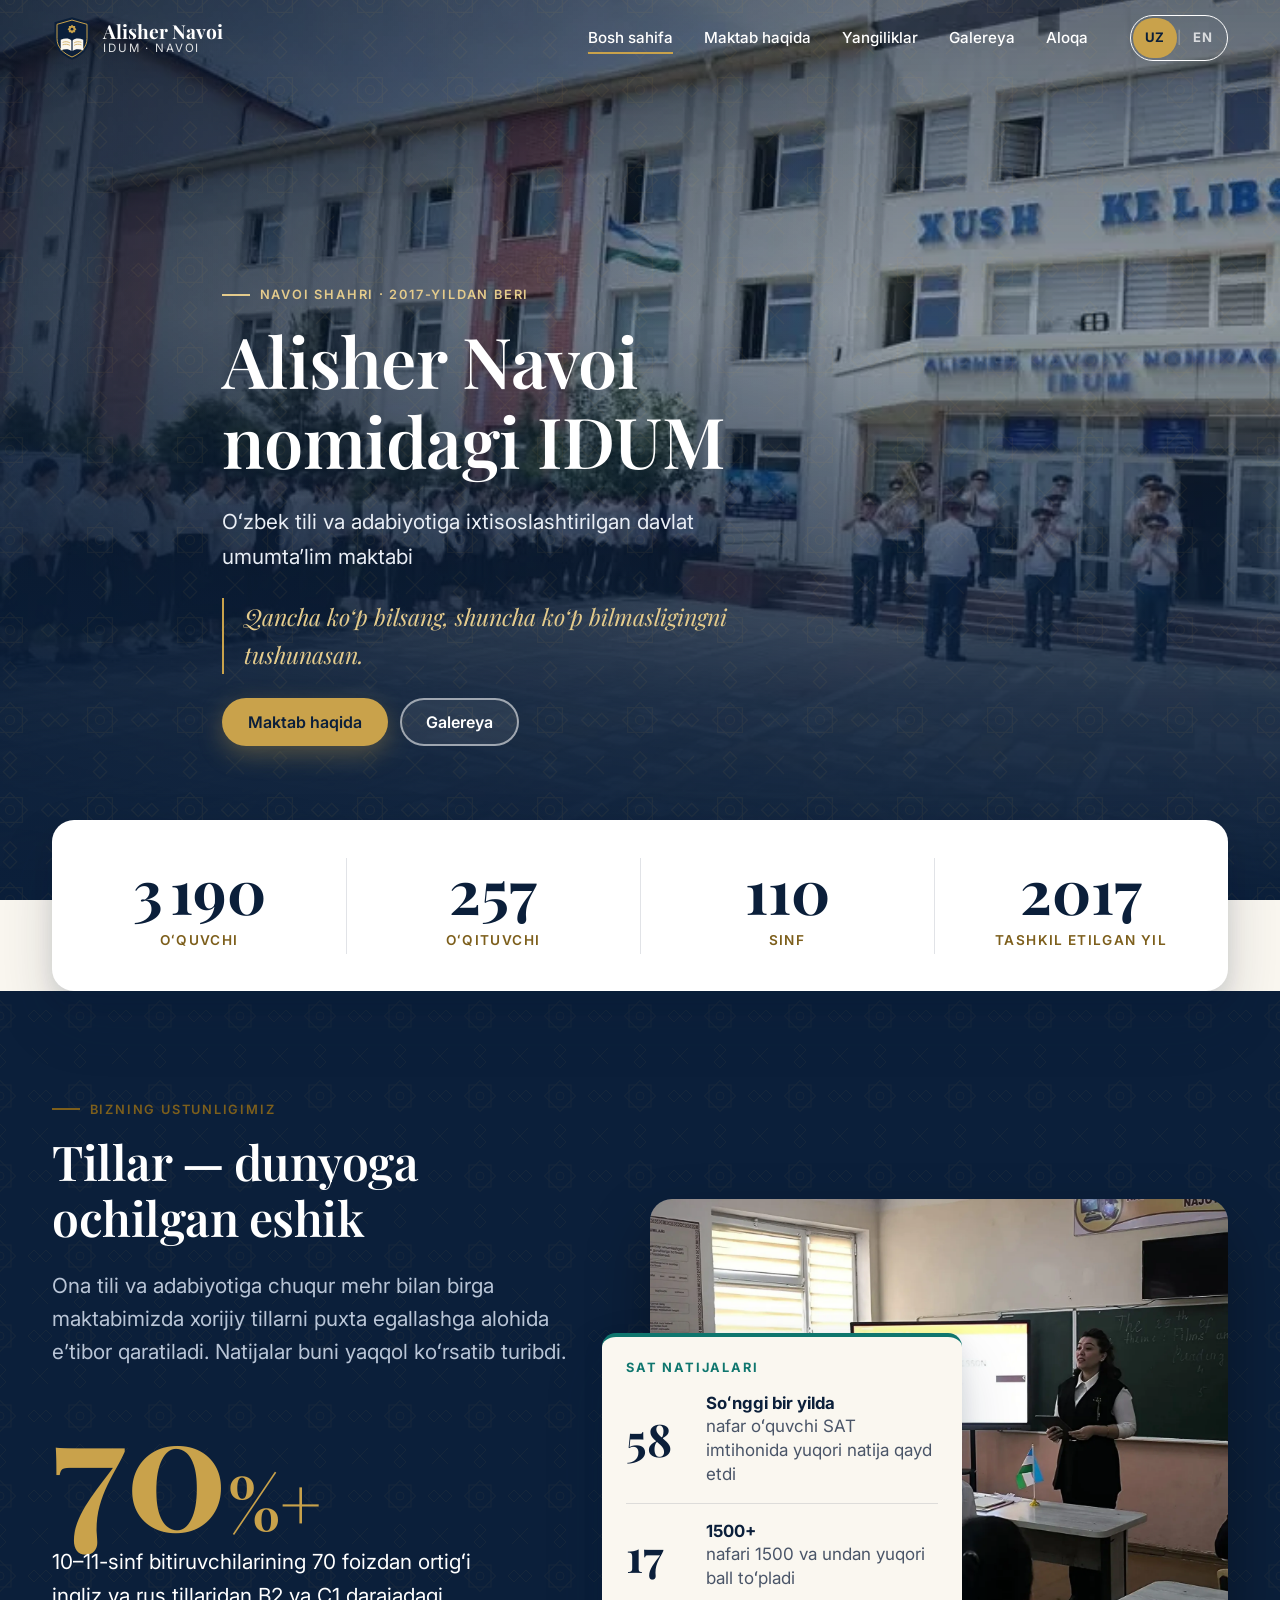
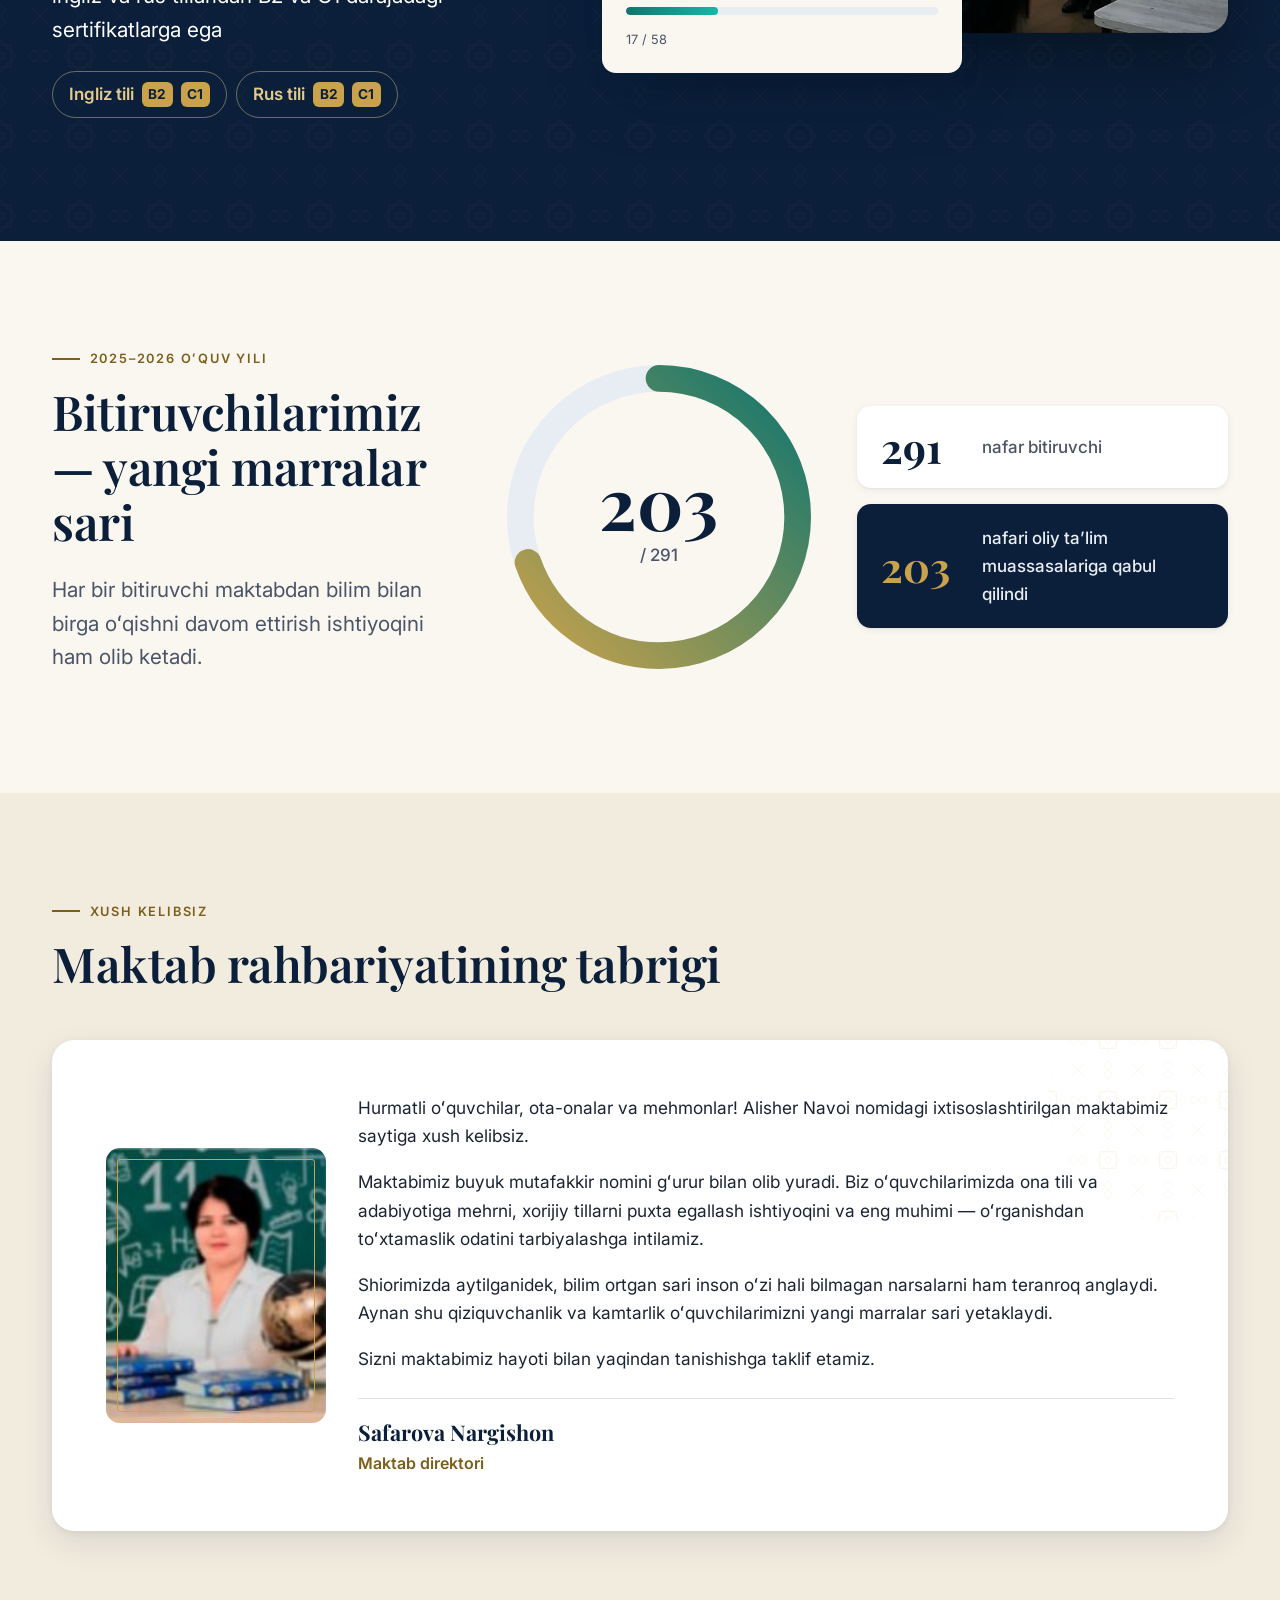
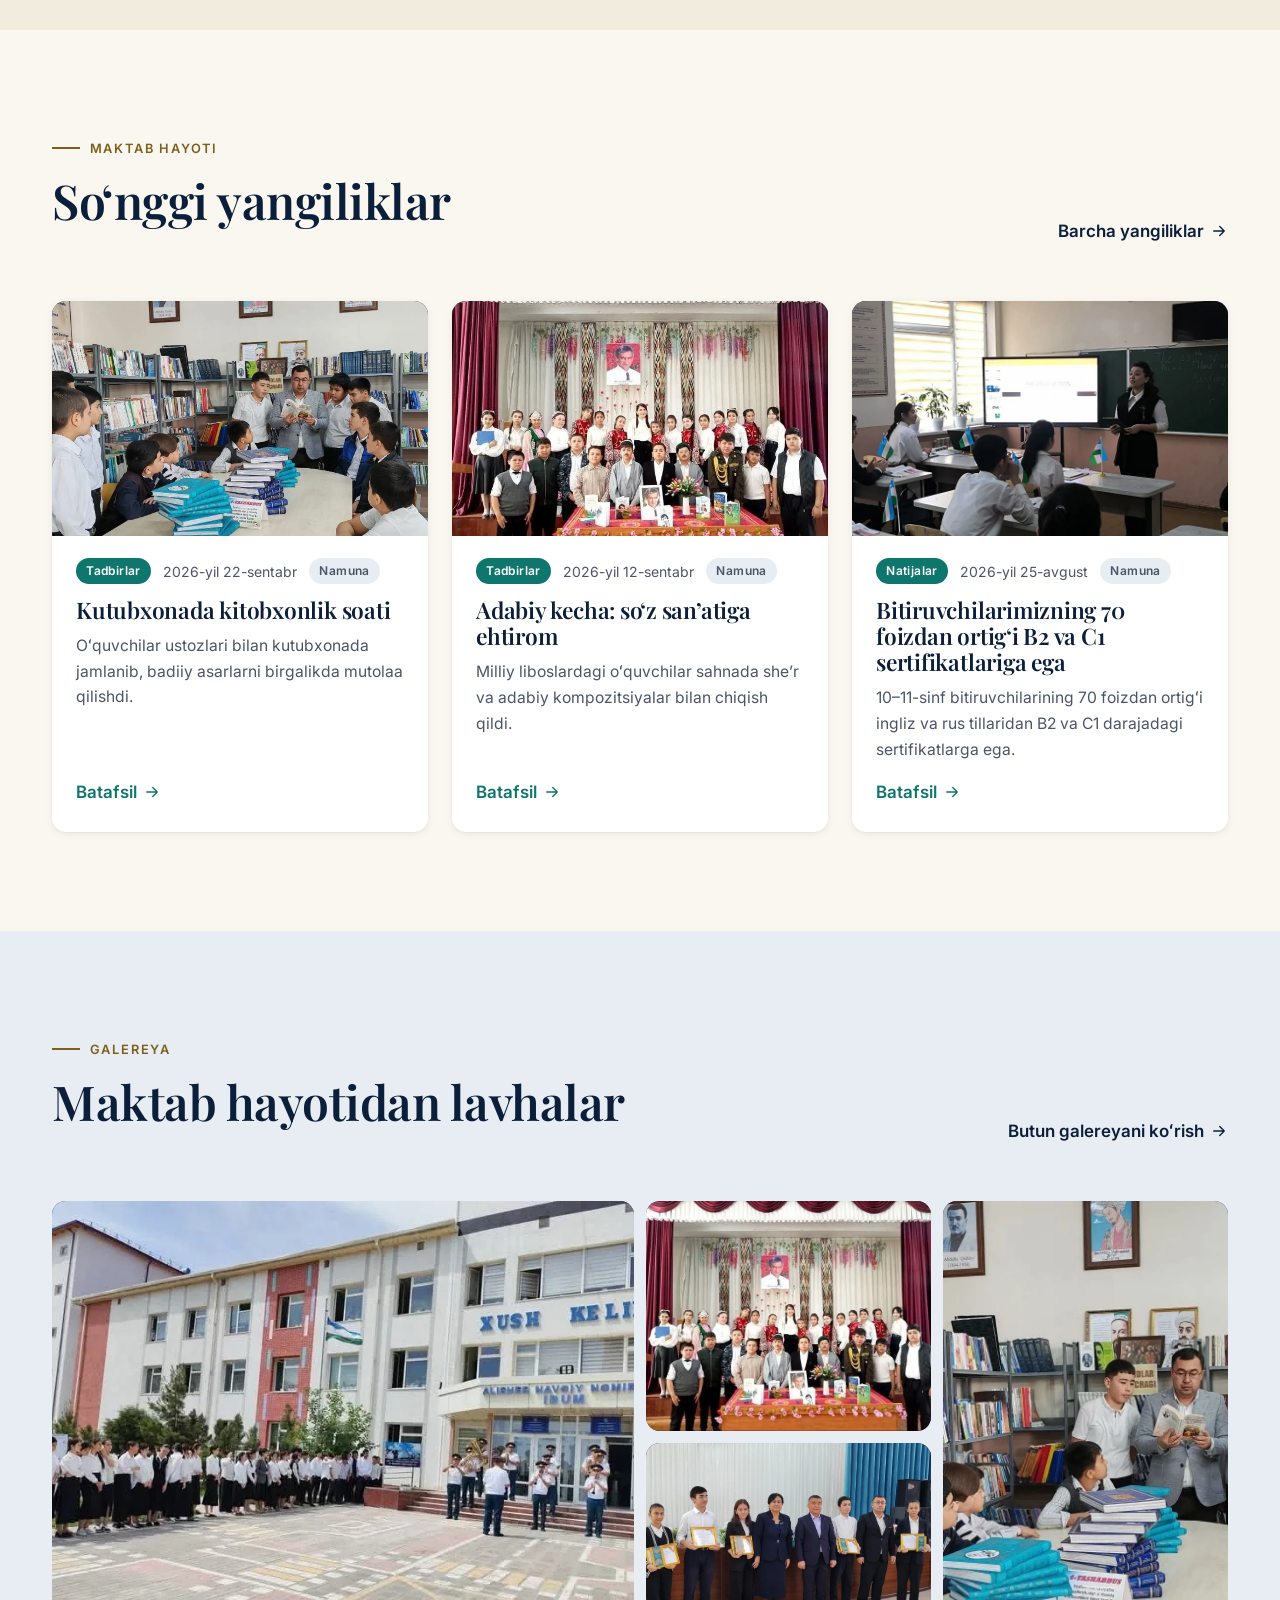
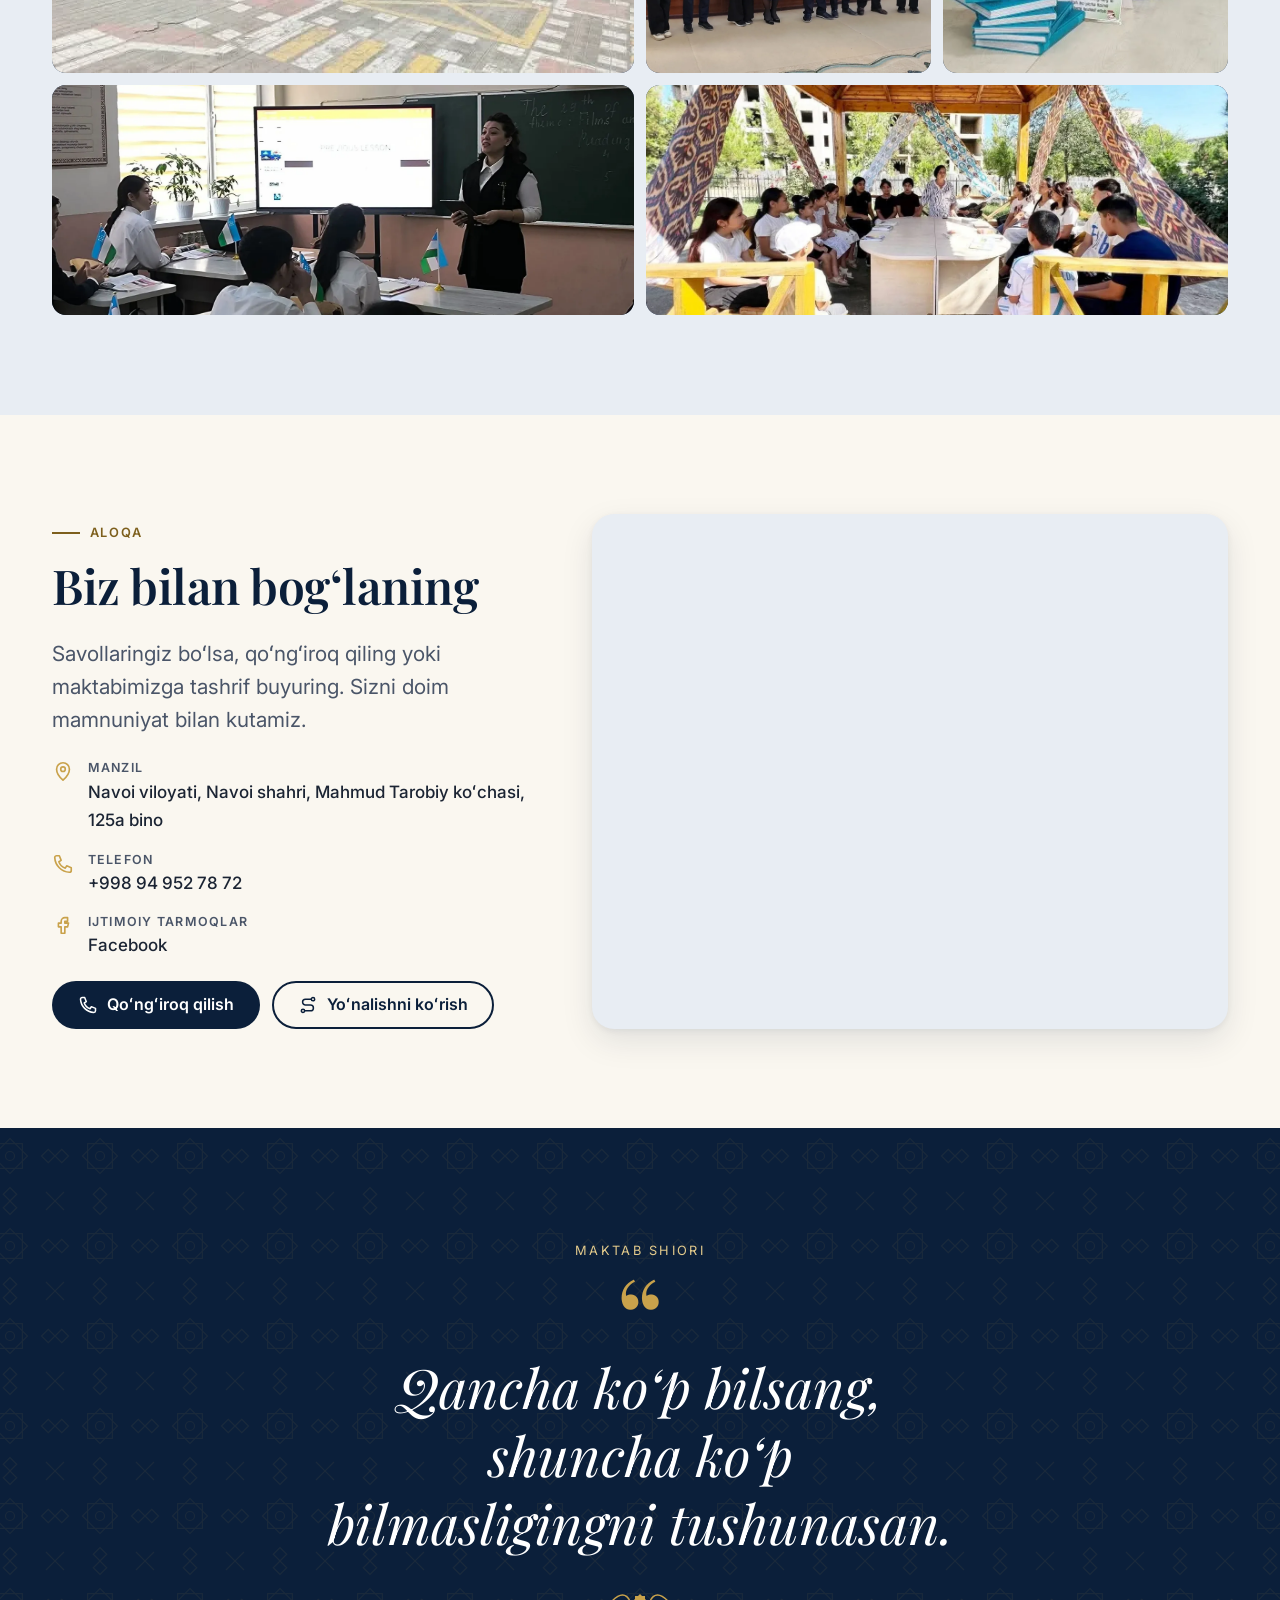
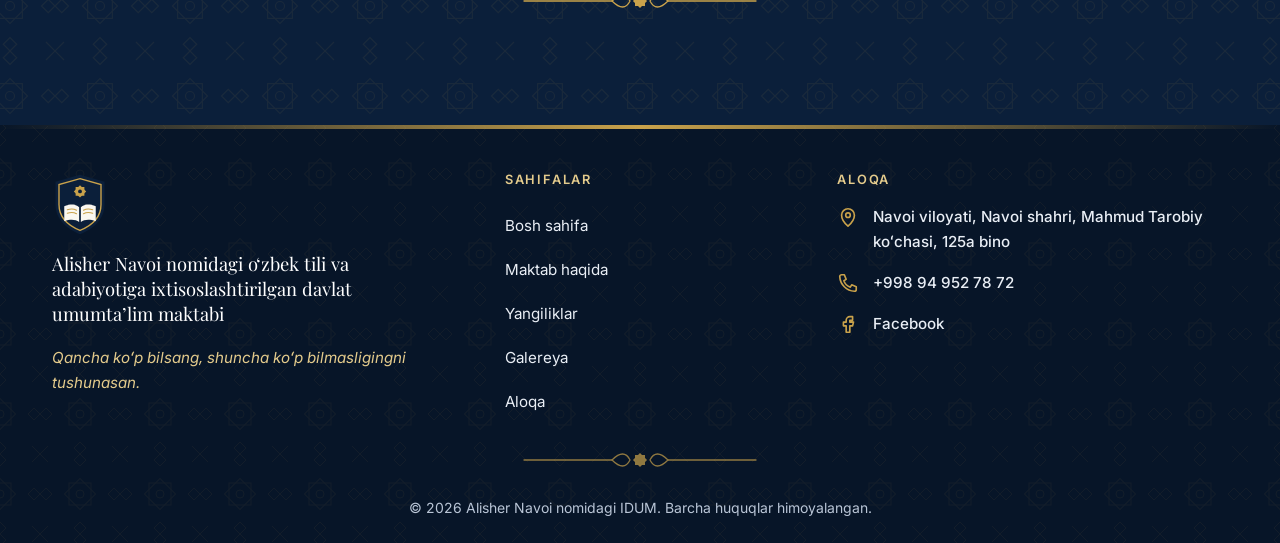
==== commit 8f7a75b0: "Make Safarova Nargishon the school director; remove Bobonazarov Dilshod - Director name, photo, emai" ====
--- a/index.html
+++ b/index.html
@@ -57,7 +57,7 @@
       "addressRegion": "Navoi viloyati",
       "addressCountry": "UZ"
     },
-    "employee": { "@type": "Person", "name": "Bobonazarov Dilshod", "jobTitle": "Direktor" },
+    "employee": { "@type": "Person", "name": "Safarova Nargishon", "jobTitle": "Direktor" },
     "numberOfEmployees": { "@type": "QuantitativeValue", "value": 257, "description": "Teachers" },
     "description": "Specialized state school for Uzbek language and literature in Navoi, Uzbekistan: 3190 students, 257 teachers, 110 classes.",
     "sameAs": ["https://www.facebook.com/share/1F7xfA4DqJ/"]
@@ -189,7 +189,7 @@
         </div>
         <div class="director__card reveal">
           <figure class="portrait portrait--photo">
-            <img src="images/leadership/bobonazarov-dilshod.jpg" alt="Maktab direktori Bobonazarov Dilshod" data-i18n-attr="alt:img.director" width="153" height="192" loading="lazy" decoding="async">
+            <img src="images/leadership/safarova-nargishon.jpg" alt="Maktab direktori Safarova Nargishon" data-i18n-attr="alt:img.director" width="153" height="192" loading="lazy" decoding="async">
           </figure>
           <div class="director__text">
             <div data-lang="uz">
@@ -205,7 +205,7 @@
               <p>We warmly invite you to get to know our school.</p>
             </div>
             <div class="director__sign">
-              <p class="director__name" data-i18n="director.name">Bobonazarov Dilshod</p>
+              <p class="director__name" data-i18n="director.name">Safarova Nargishon</p>
               <p class="director__role" data-i18n="director.role">Maktab direktori</p>
             </div>
           </div>
--- a/css/style.css
+++ b/css/style.css
@@ -694,7 +694,7 @@
 .team__mail:hover { color: var(--navy-900); text-decoration: underline; }
 .team__heading { font-size: var(--fs-h3); margin: var(--space-5) 0 var(--space-3); }
 .team { display: grid; gap: var(--space-3); }
-@media (min-width: 700px) { .team { grid-template-columns: repeat(3, 1fr); } }
+@media (min-width: 700px) { .team { grid-template-columns: repeat(2, 1fr); max-width: 820px; } }
 .team__card {
   display: flex; flex-direction: column; align-items: center; text-align: center;
   padding: 2rem 1.25rem 1.25rem; background: var(--white); border-radius: var(--radius);
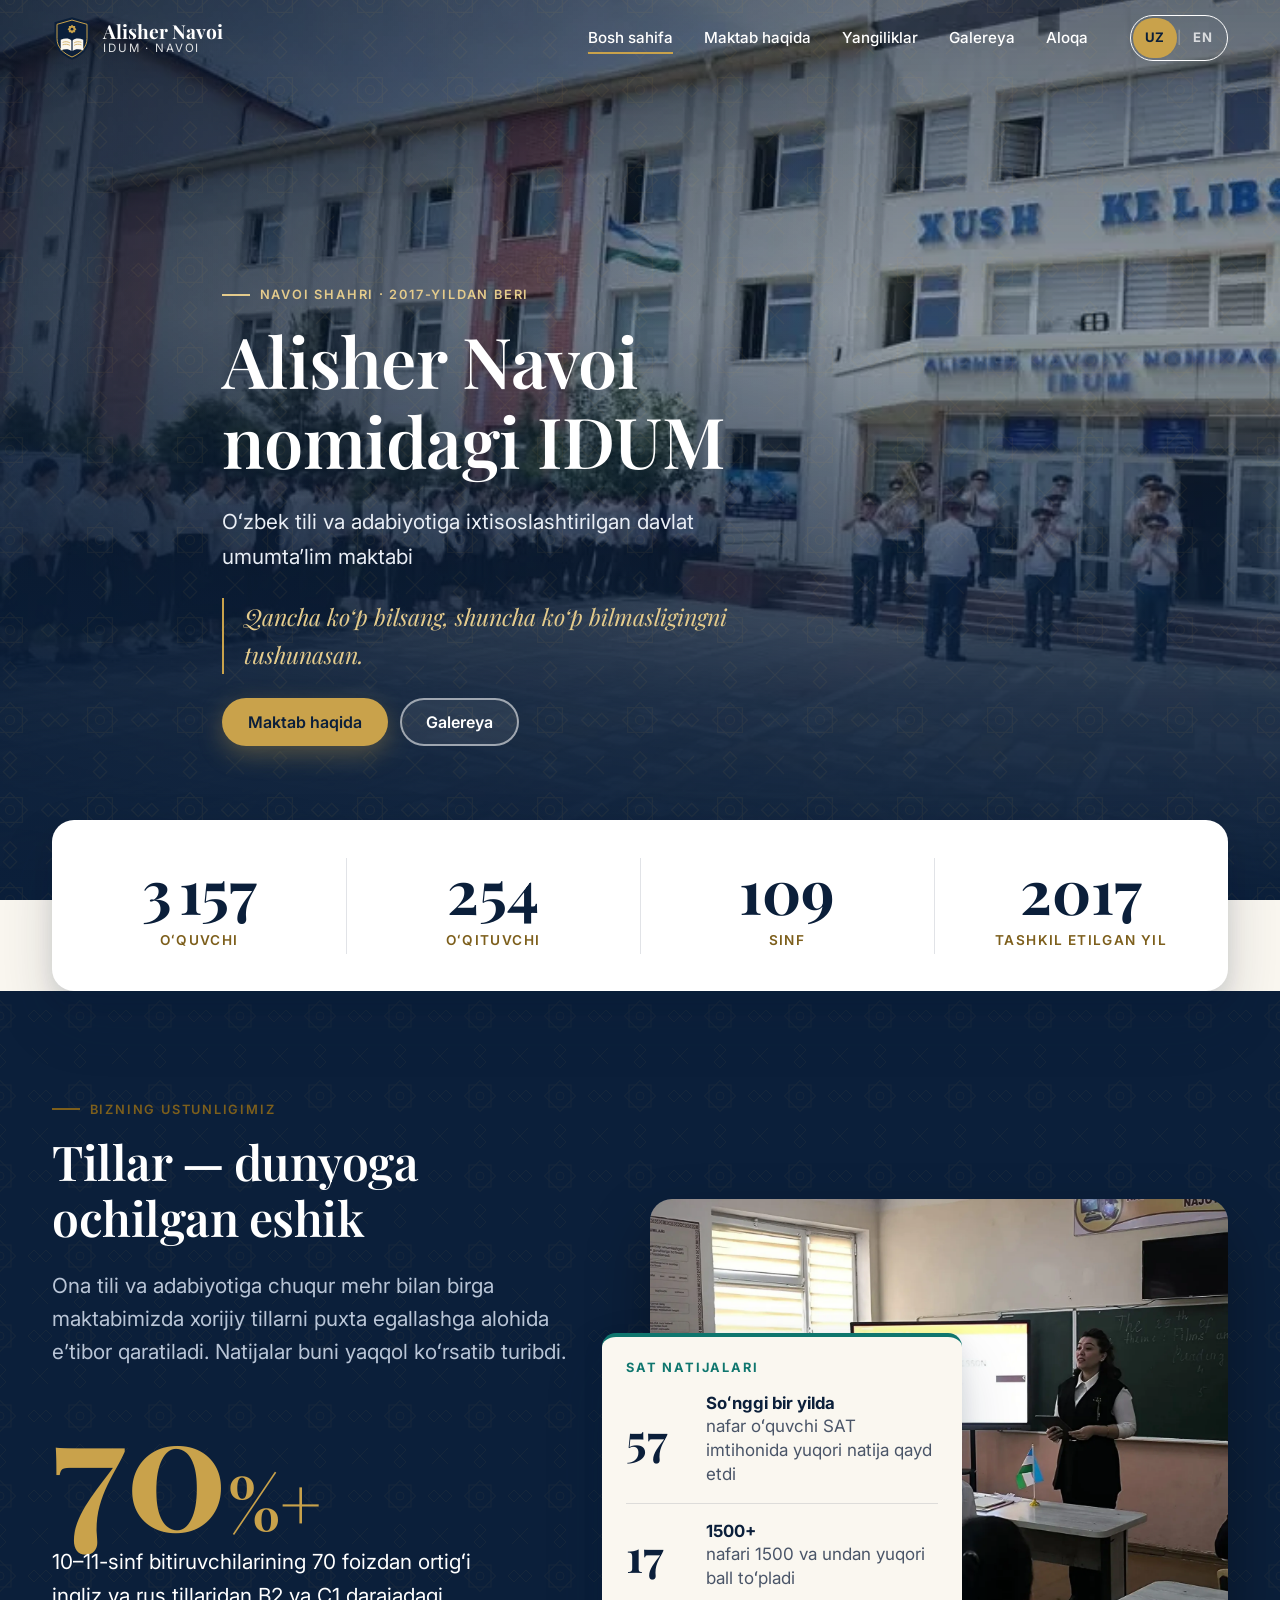
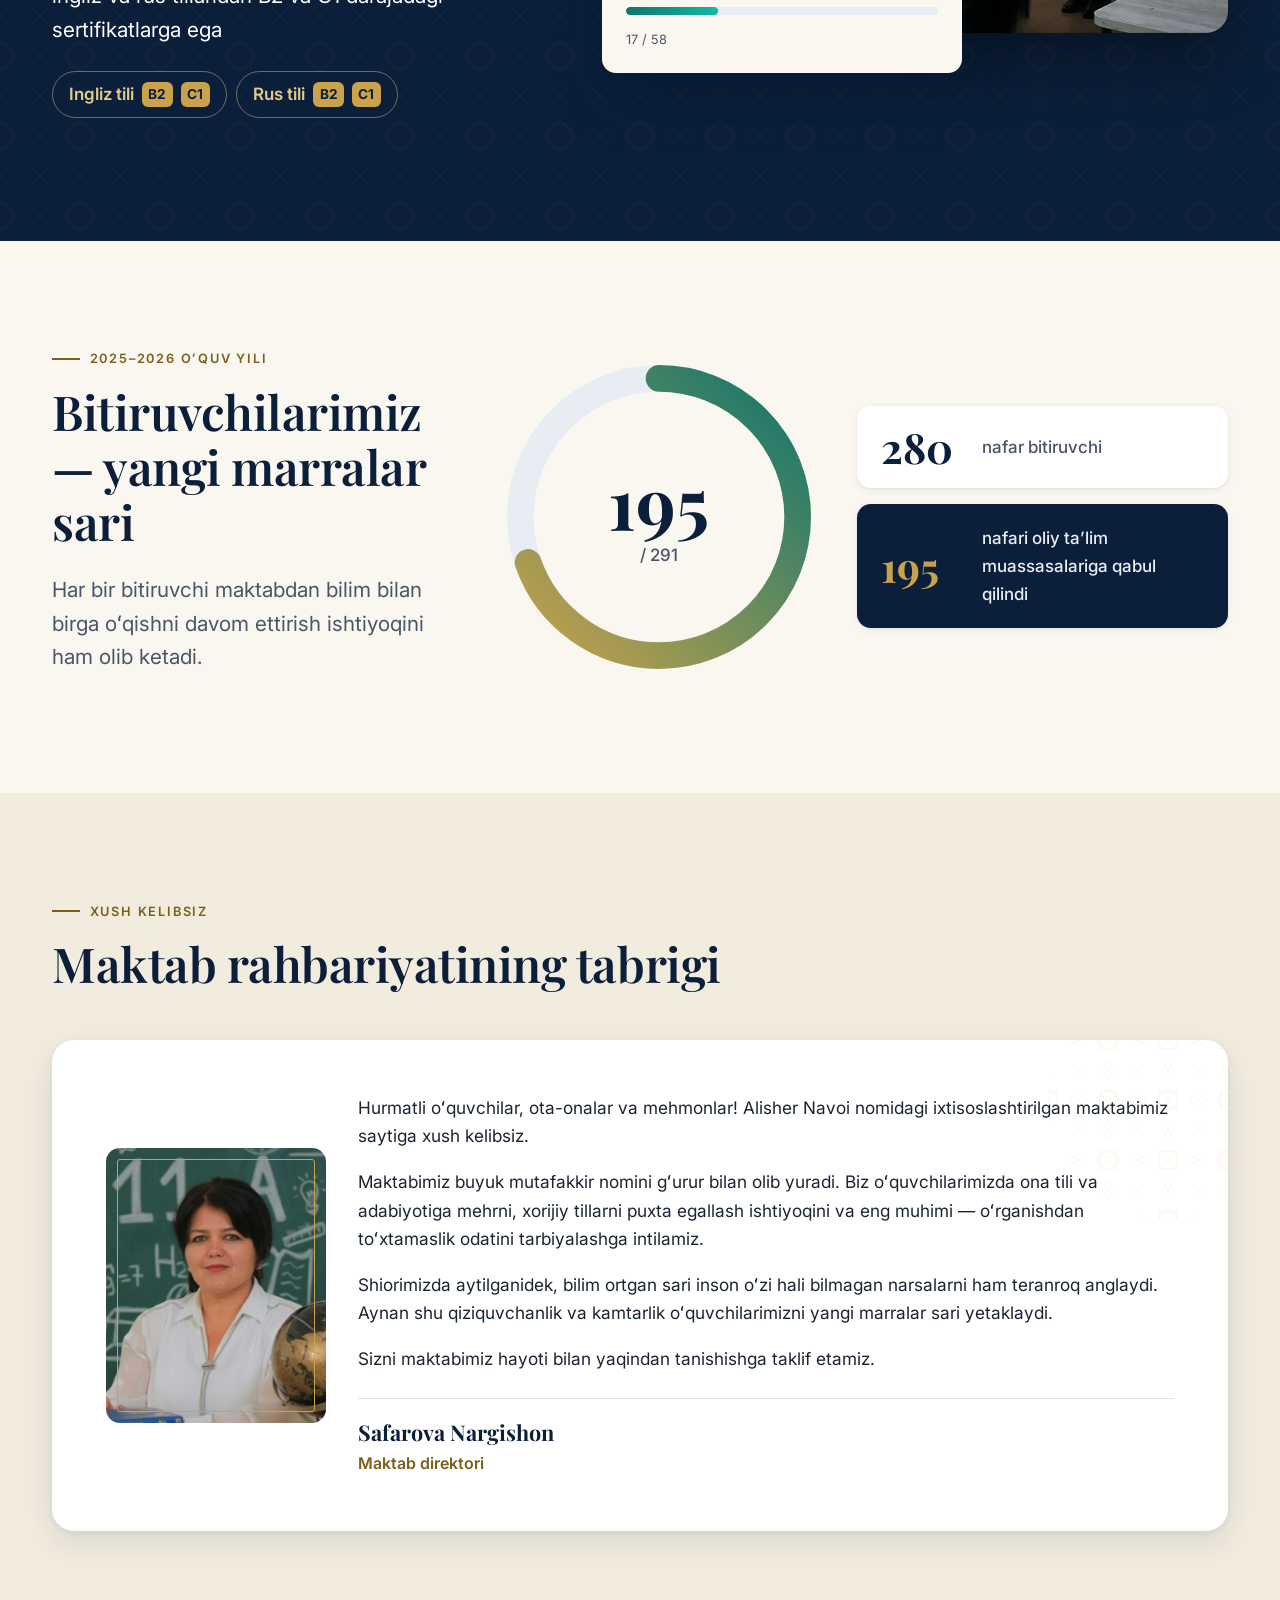
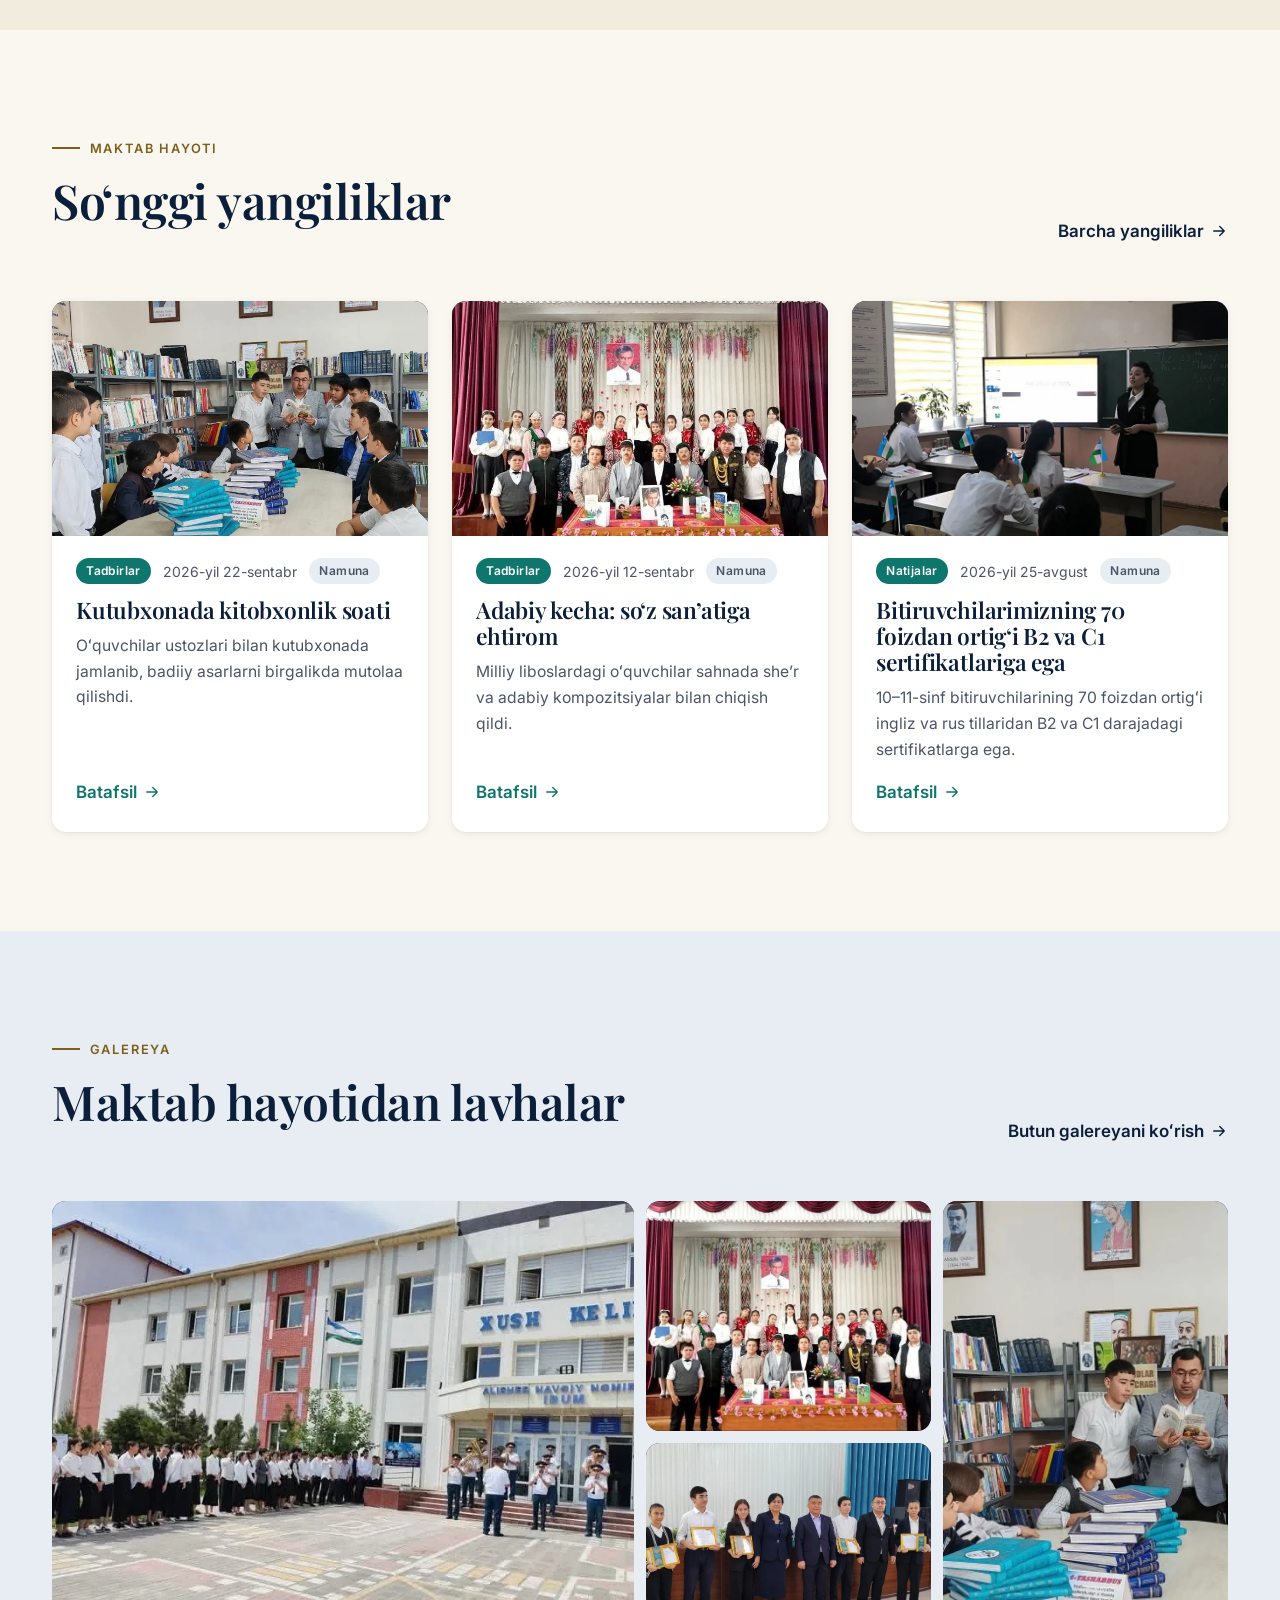
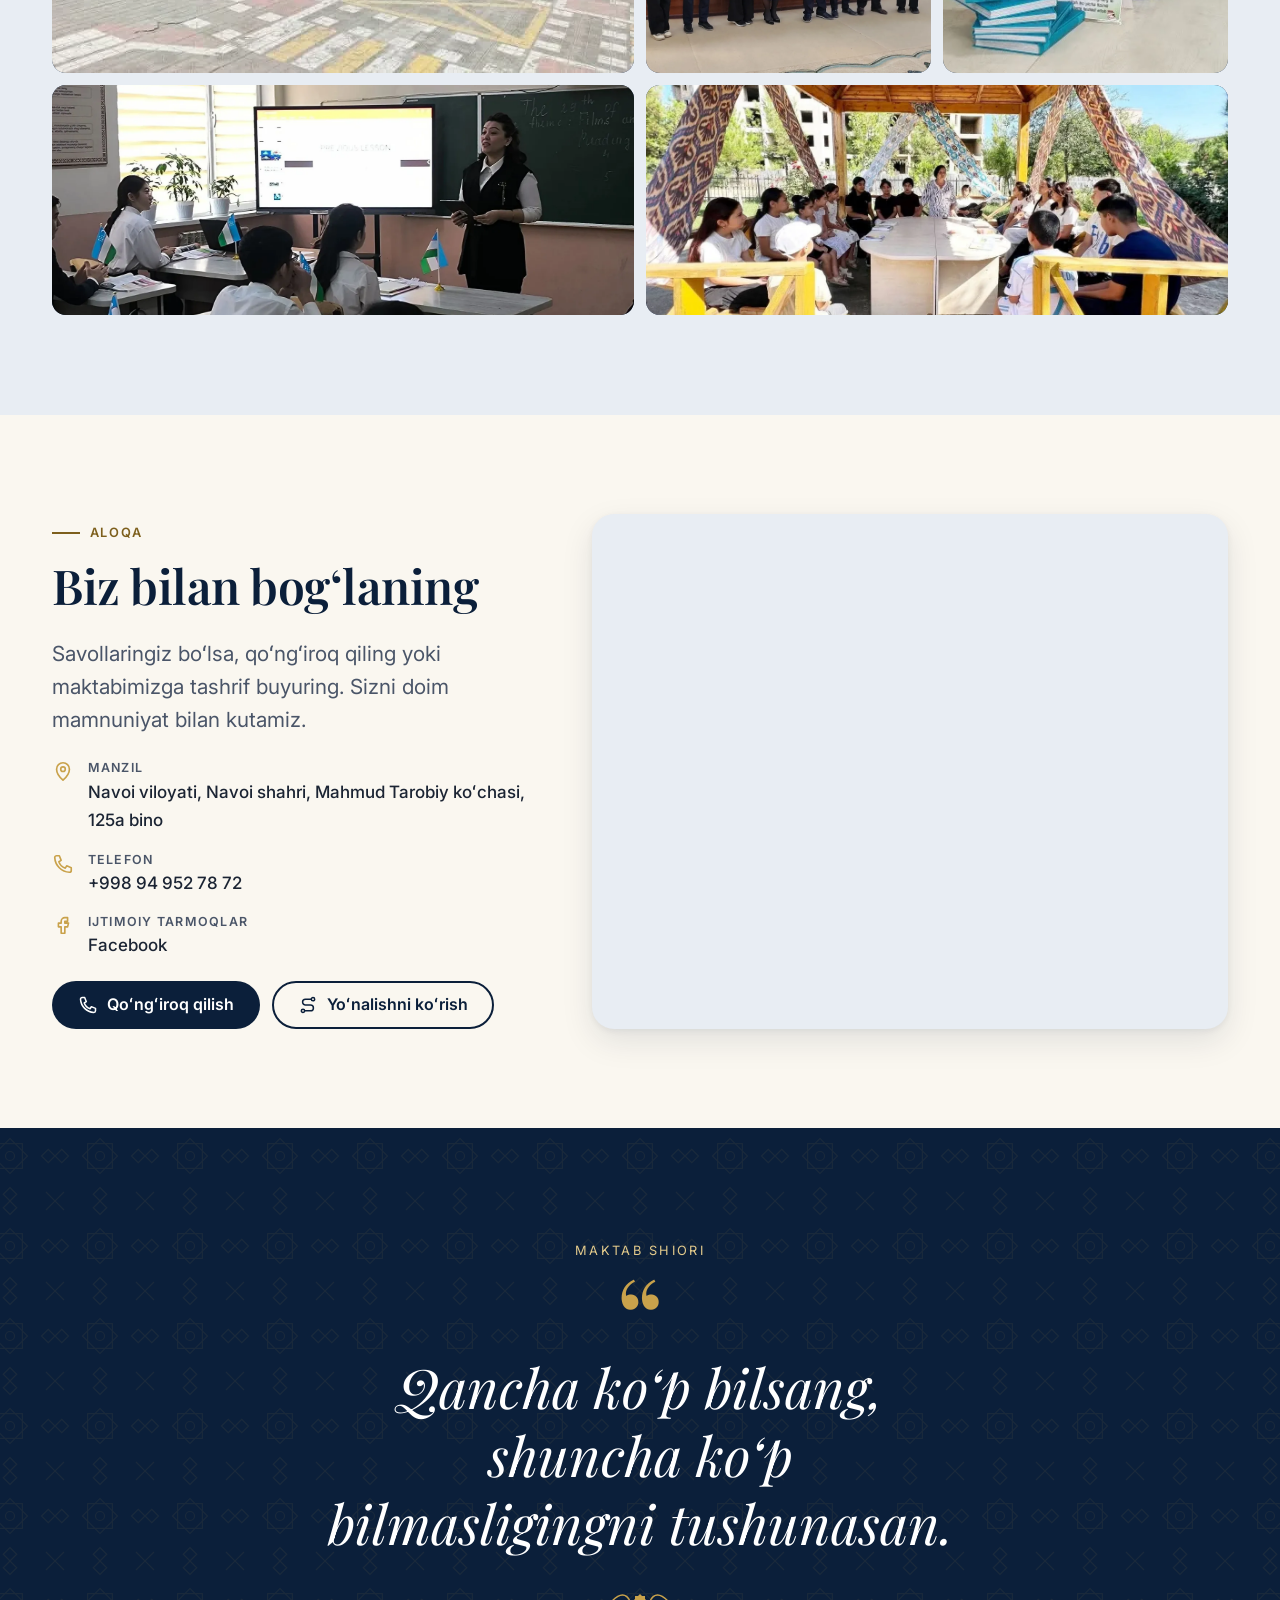
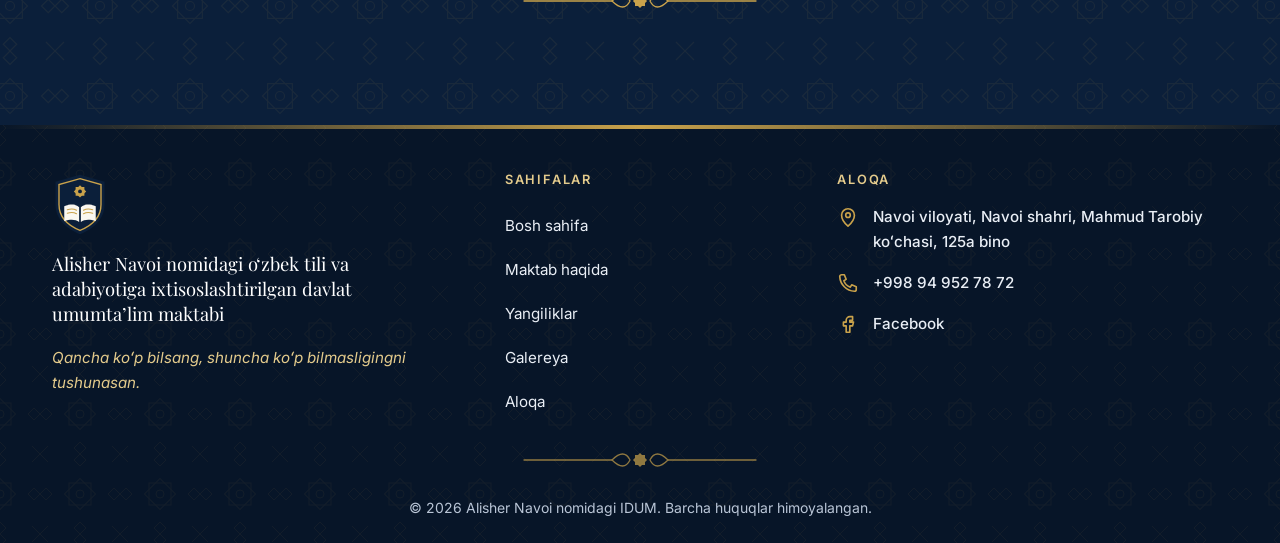
==== commit 6e3274f9: "Replace the director's photo with a sharper version New 534×667 crop of Safarova Nargishon's portrai" ====
--- a/index.html
+++ b/index.html
@@ -189,7 +189,7 @@
         </div>
         <div class="director__card reveal">
           <figure class="portrait portrait--photo">
-            <img src="images/leadership/safarova-nargishon.jpg" alt="Maktab direktori Safarova Nargishon" data-i18n-attr="alt:img.director" width="153" height="192" loading="lazy" decoding="async">
+            <img src="images/leadership/safarova-nargishon.jpg" alt="Maktab direktori Safarova Nargishon" data-i18n-attr="alt:img.director" width="534" height="667" loading="lazy" decoding="async">
           </figure>
           <div class="director__text">
             <div data-lang="uz">
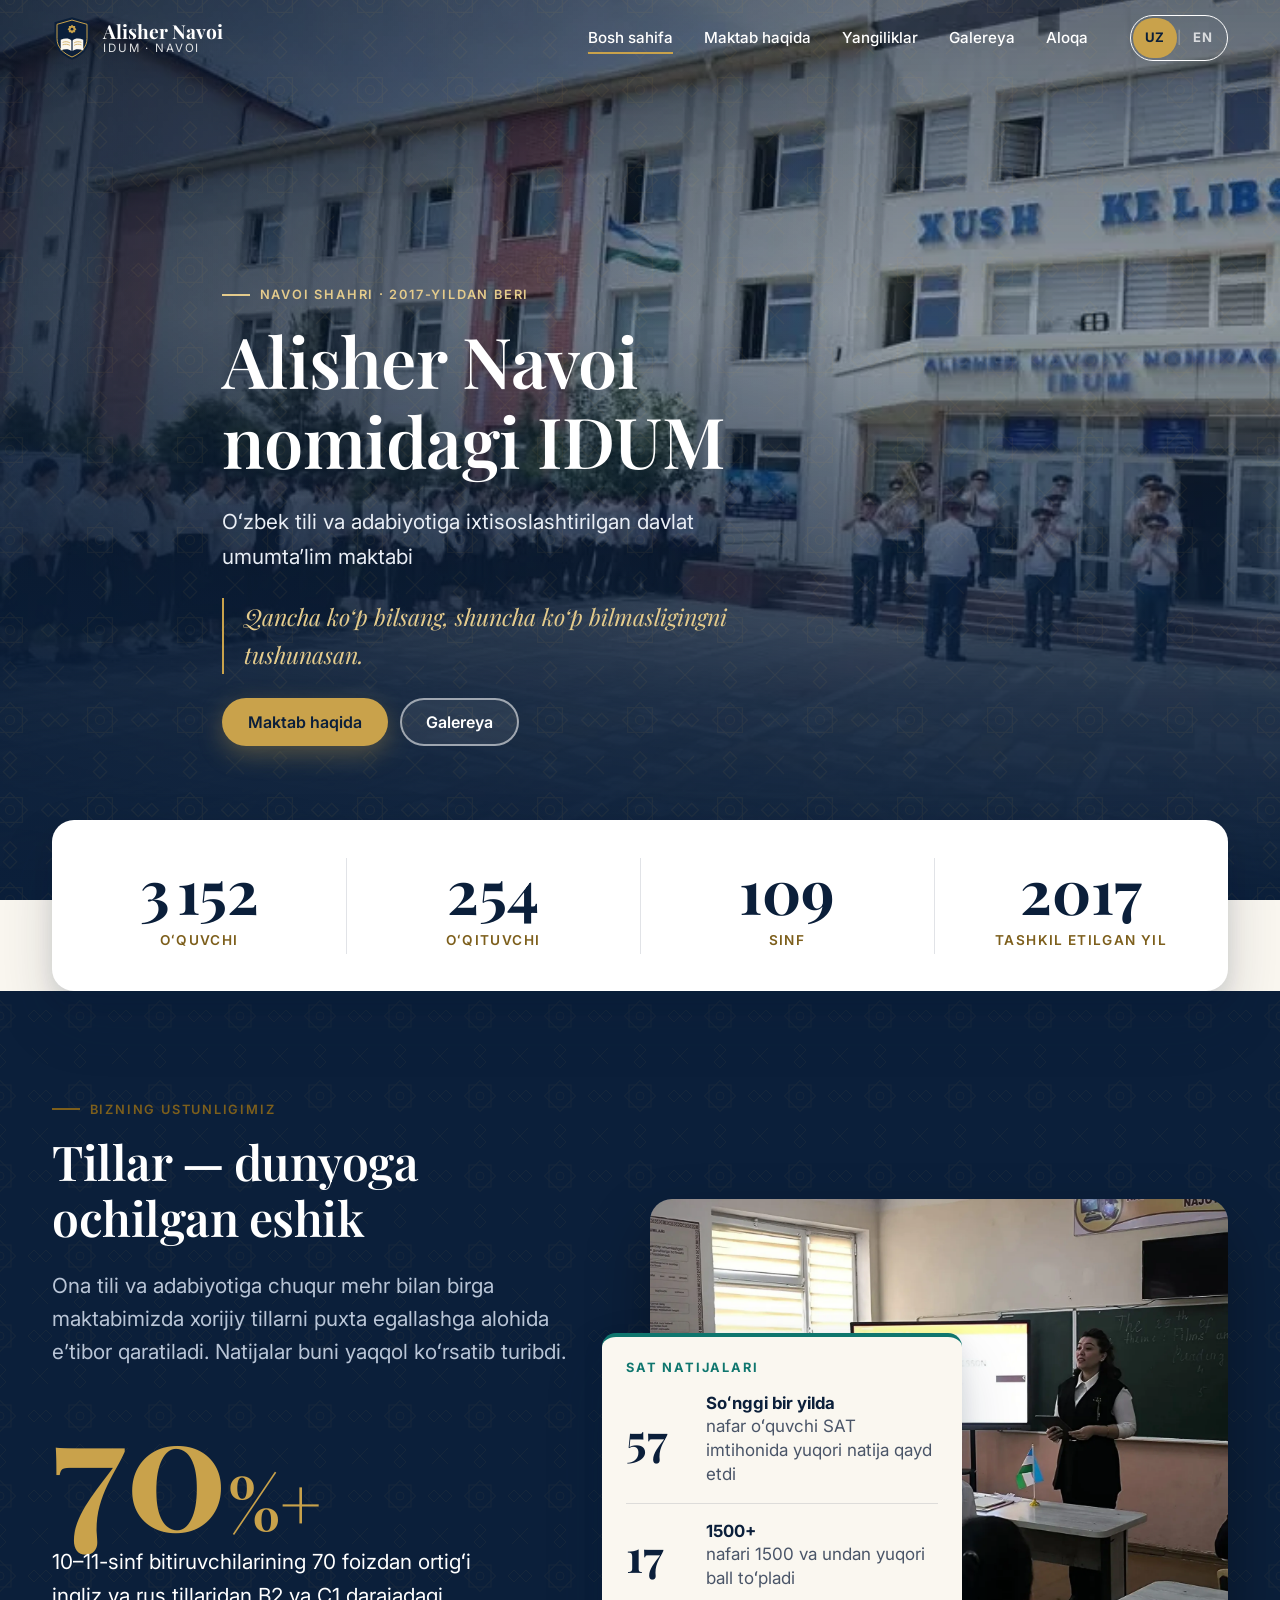
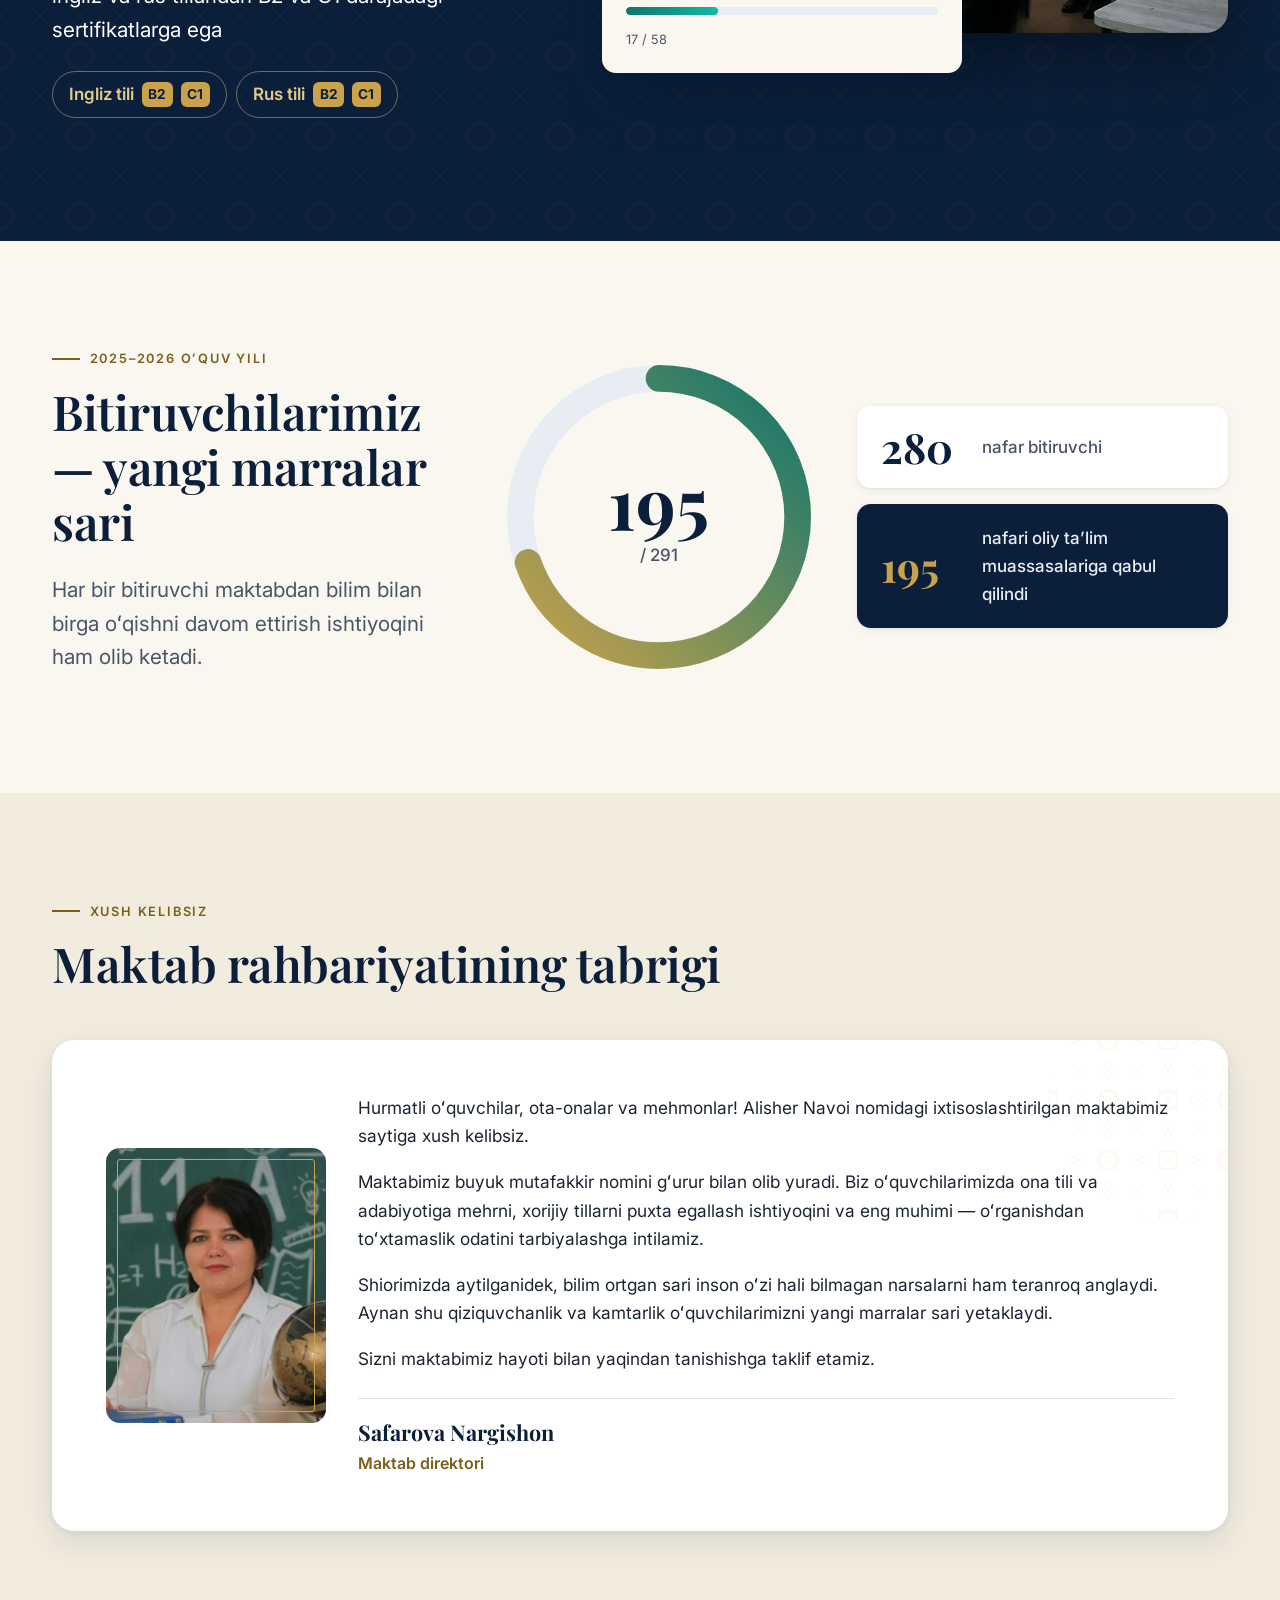
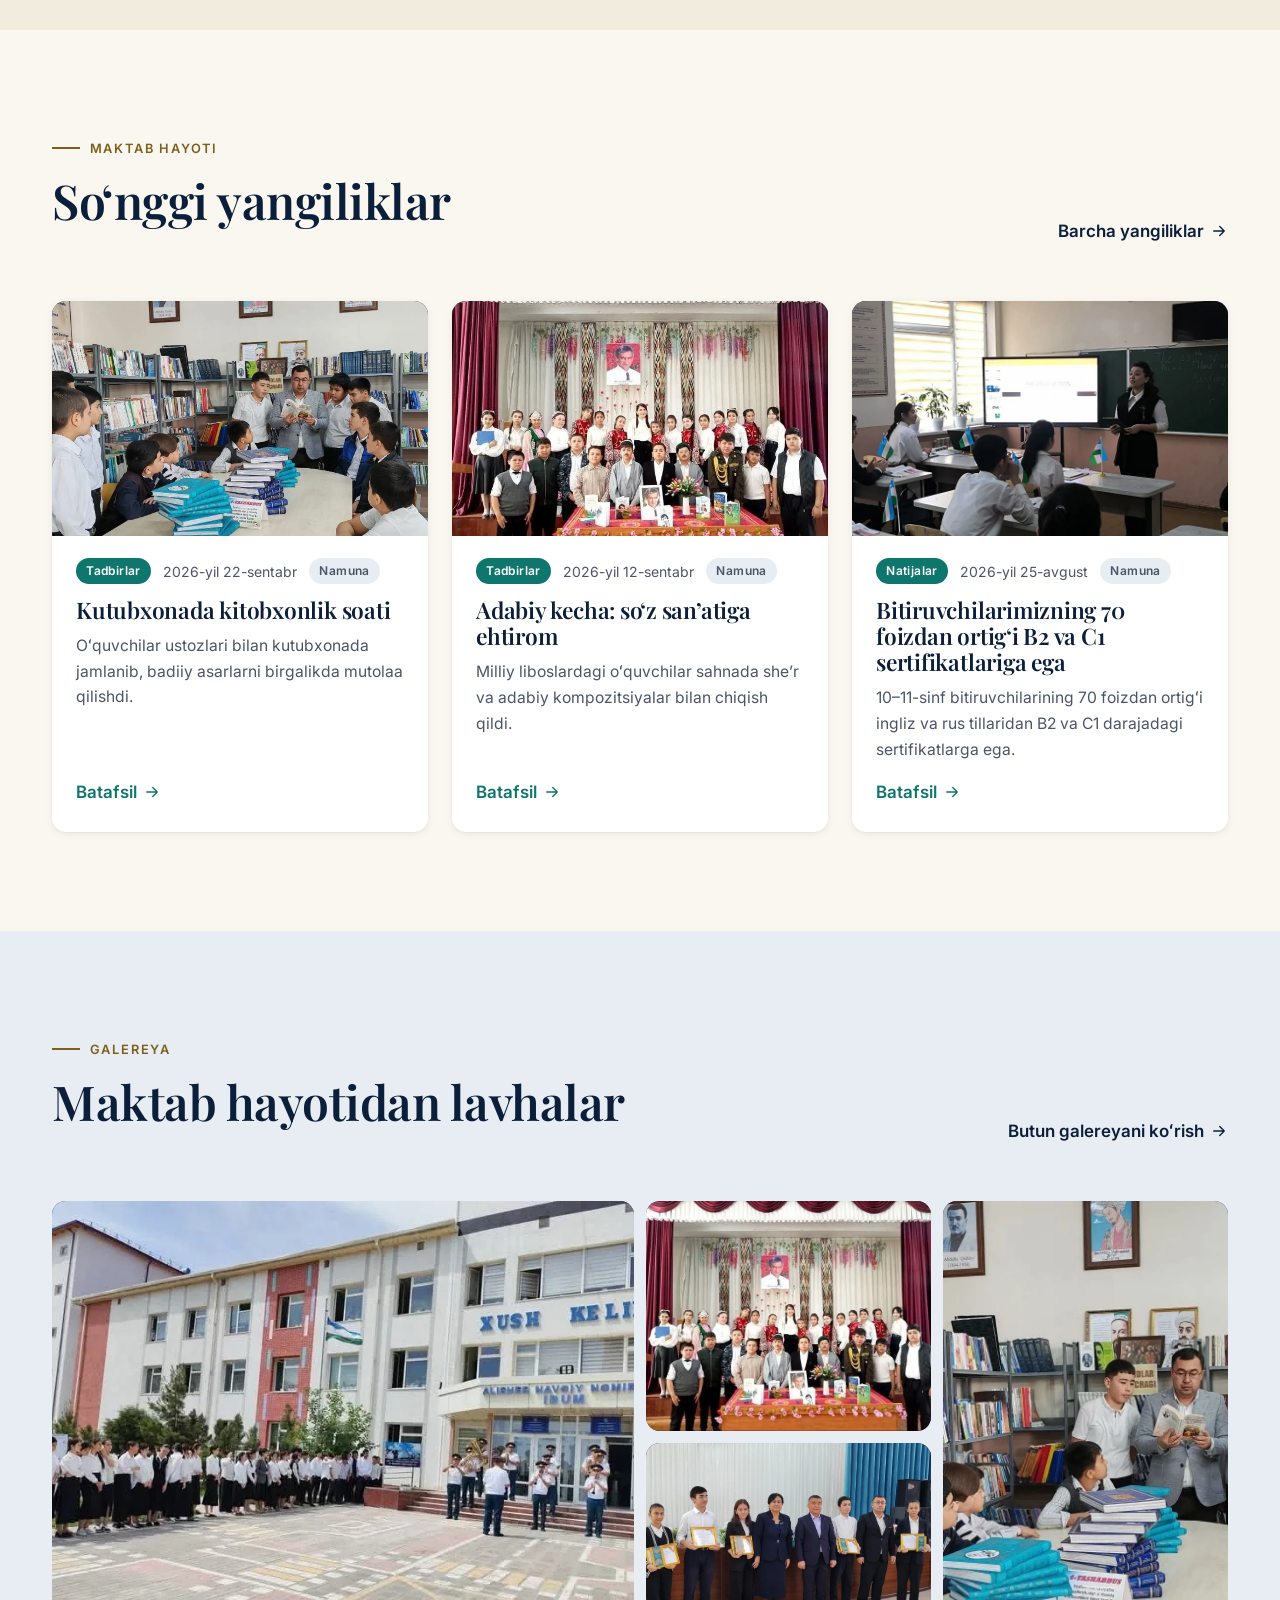
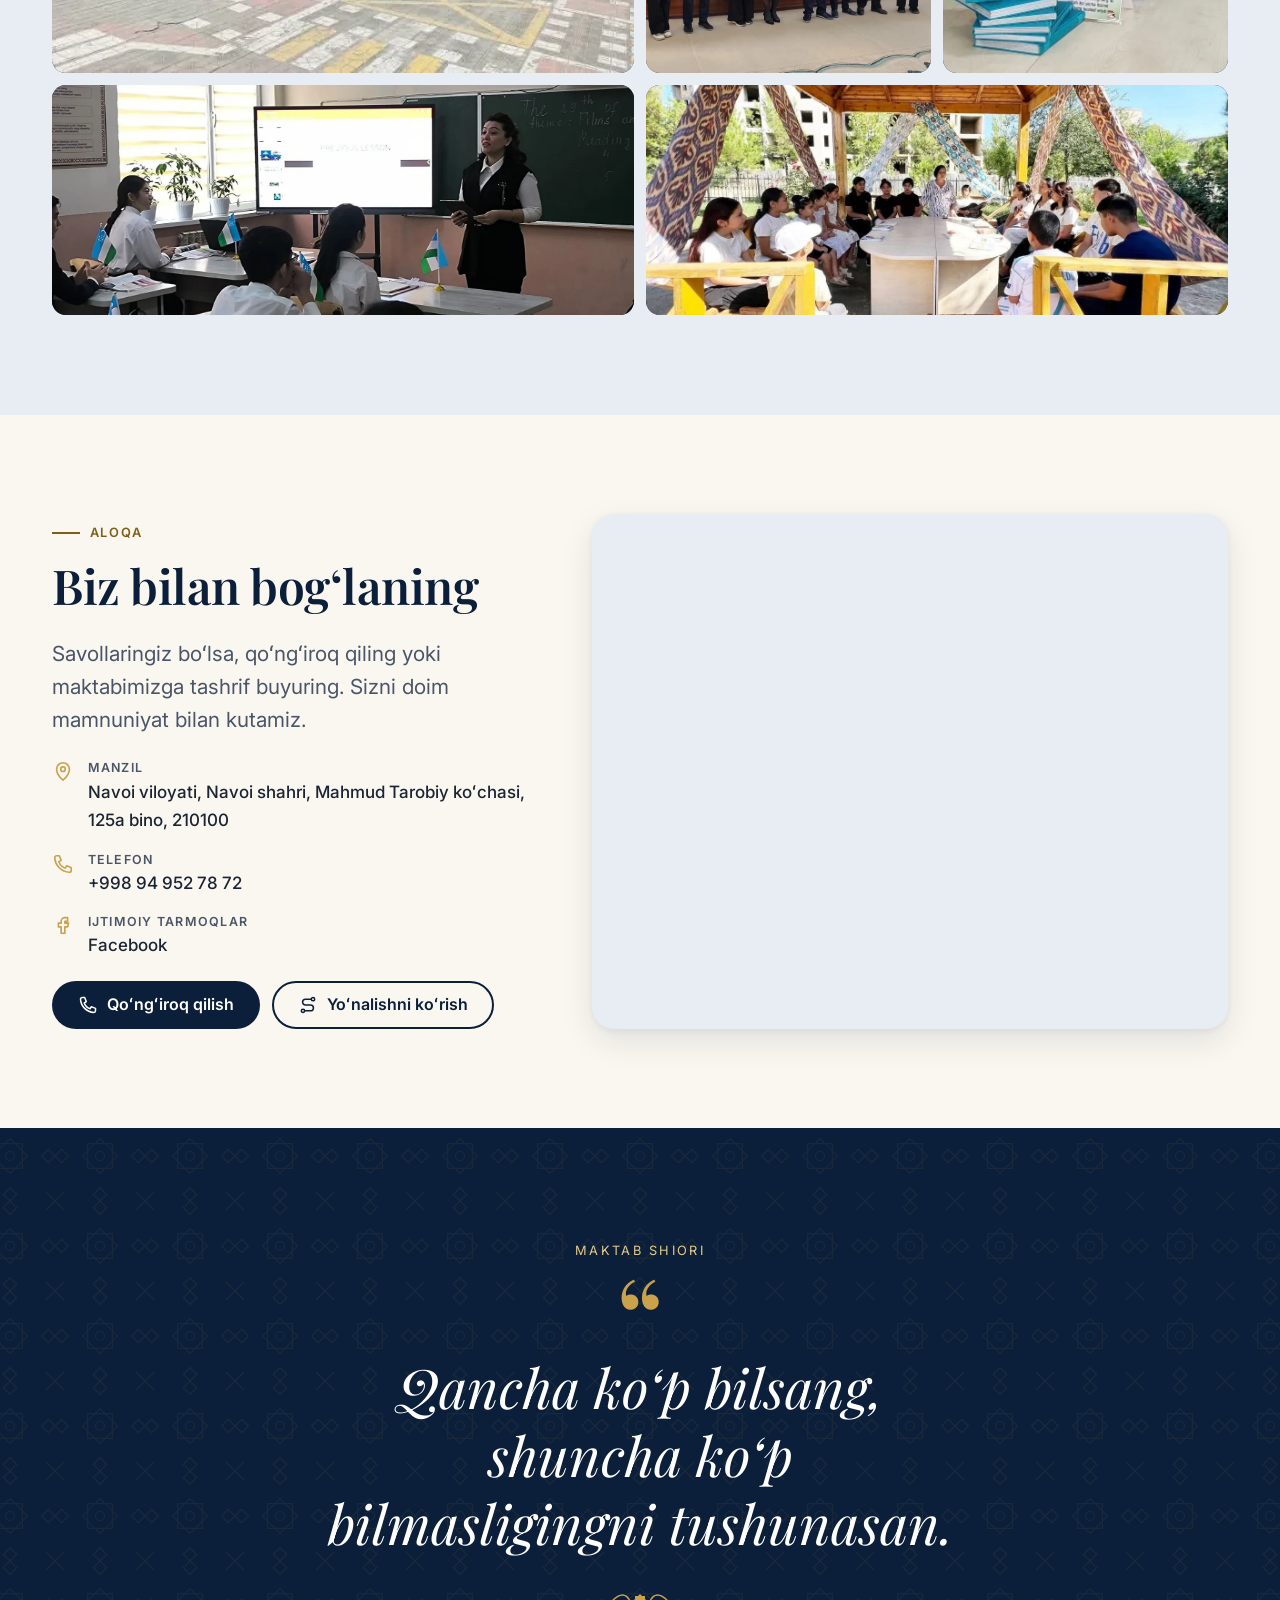
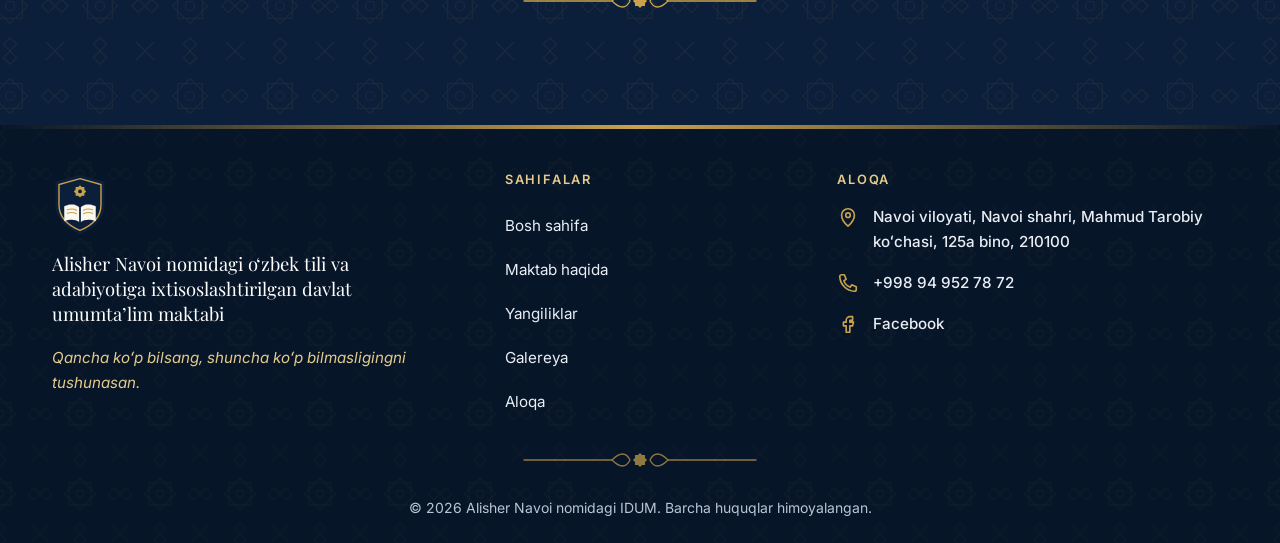
==== commit 02df0731: "Add postal code 210100 to the school address Shown in the footer and contact section (uz/en), used i" ====
--- a/index.html
+++ b/index.html
@@ -53,6 +53,7 @@
     "address": {
       "@type": "PostalAddress",
       "streetAddress": "Mahmud Tarobiy koʻchasi, 125a bino",
+      "postalCode": "210100",
       "addressLocality": "Navoi",
       "addressRegion": "Navoi viloyati",
       "addressCountry": "UZ"
@@ -248,7 +249,7 @@
       <div class="container contact__grid" id="contact-block">
         <noscript>
           <h2 id="contact-title">Aloqa / Contact</h2>
-          <p>Navoi viloyati, Navoi shahri, Mahmud Tarobiy koʻchasi, 125a bino</p>
+          <p>Navoi viloyati, Navoi shahri, Mahmud Tarobiy koʻchasi, 125a bino, 210100</p>
           <p><a href="tel:+998949527872">+998 94 952 78 72</a></p>
         </noscript>
       </div>
